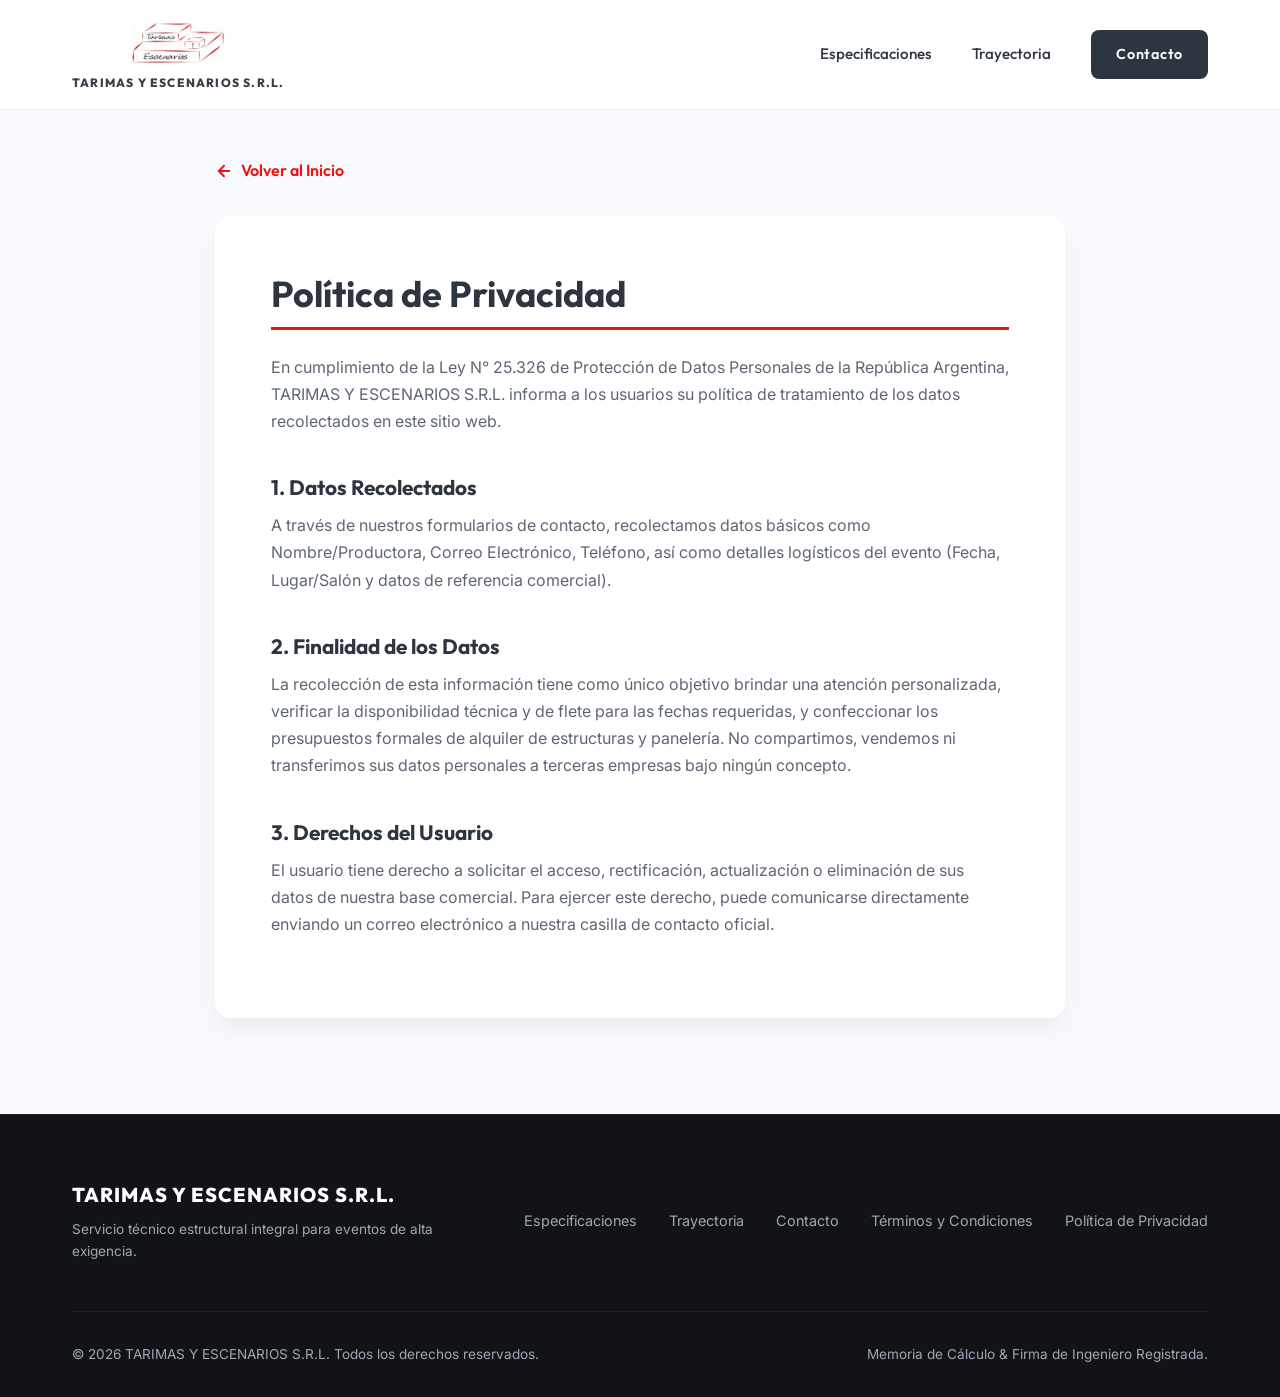
==== privacidad.html @ ab881562 "Initial commit - Tarimas y Escenarios Web" ====
<!DOCTYPE html>
<html lang="es">
<head>
  <meta charset="UTF-8">
  <meta name="viewport" content="width=device-width, initial-scale=1.0">
  <meta name="description" content="Política de Privacidad de datos personales en el sitio web de TARIMAS Y ESCENARIOS S.R.L.">
  <title>Política de Privacidad | TARIMAS Y ESCENARIOS S.R.L.</title>
  
  <!-- Favicon -->
  <link rel="icon" type="image/jpeg" href="logo.jpg">
  
  <!-- Main Stylesheet -->
  <link rel="stylesheet" href="styles.css">
  
  <!-- Specific Styles for Legal Pages -->
  <style>
    .legal-content {
      padding-top: calc(var(--header-height) + 3rem);
      padding-bottom: 6rem;
      max-width: 850px;
      margin: 0 auto;
    }
    .legal-body {
      background-color: var(--bg-light-card);
      border: 1px solid var(--border-color);
      border-radius: var(--border-radius-md);
      padding: 3.5rem;
      box-shadow: var(--shadow-md);
    }
    .legal-title {
      font-size: 2.25rem;
      margin-bottom: 1.5rem;
      color: var(--steel-blue);
      border-bottom: 3px solid var(--accent-red);
      padding-bottom: 0.75rem;
    }
    .legal-body p {
      color: var(--text-dark-muted);
      margin-bottom: 1.5rem;
      font-size: 1rem;
      line-height: 1.7;
    }
    .legal-section-title {
      font-size: 1.3rem;
      color: var(--steel-blue);
      margin-top: 2.5rem;
      margin-bottom: 0.75rem;
      font-weight: 700;
      font-family: 'Outfit', sans-serif;
    }
    .back-home {
      display: inline-flex;
      align-items: center;
      gap: 0.5rem;
      color: var(--accent-red);
      font-weight: 600;
      margin-bottom: 2rem;
      transition: var(--transition-fast);
      font-family: 'Outfit', sans-serif;
    }
    .back-home:hover {
      color: var(--accent-red-hover);
      transform: translateX(-4px);
    }
    @media (max-width: 768px) {
      .legal-body {
        padding: 2rem 1.5rem;
      }
      .legal-title {
        font-size: 1.75rem;
      }
    }
  </style>
</head>
<body>

  <!-- ==========================================================================
       HEADER & NAVIGATION
       ========================================================================== -->
  <header class="main-header" id="mainHeader">
    <div class="container header-container">
      <a href="index.html" class="logo-container" id="logoLink">
        <img src="logo.jpg" alt="Logo Tarimas y Escenarios" class="logo-image">
        <span class="logo-text">TARIMAS Y ESCENARIOS S.R.L.</span>
      </a>
      
      <button class="mobile-menu-btn" id="mobileMenuBtn" aria-label="Abrir menú de navegación">
        <span></span>
        <span></span>
        <span></span>
      </button>
      
      <nav class="main-nav" id="mainNav">
        <a href="index.html#especificaciones" class="nav-link">Especificaciones</a>
        <a href="index.html#trayectoria" class="nav-link">Trayectoria</a>
        <a href="index.html#contacto" class="nav-btn">Contacto</a>
      </nav>
    </div>
  </header>

  <!-- ==========================================================================
       LEGAL CONTENT
       ========================================================================== -->
  <main class="container">
    <div class="legal-content">
      <a href="index.html" class="back-home">
        <svg xmlns="http://www.w3.org/2000/svg" width="18" height="18" viewBox="0 0 24 24" fill="none" stroke="currentColor" stroke-width="2.5" stroke-linecap="round" stroke-linejoin="round"><line x1="19" y1="12" x2="5" y2="12"></line><polyline points="12 19 5 12 12 5"></polyline></svg>
        Volver al Inicio
      </a>
      
      <article class="legal-body">
        <h1 class="legal-title">Política de Privacidad</h1>
        <p>En cumplimiento de la Ley N° 25.326 de Protección de Datos Personales de la República Argentina, TARIMAS Y ESCENARIOS S.R.L. informa a los usuarios su política de tratamiento de los datos recolectados en este sitio web.</p>
        
        <h2 class="legal-section-title">1. Datos Recolectados</h2>
        <p>A través de nuestros formularios de contacto, recolectamos datos básicos como Nombre/Productora, Correo Electrónico, Teléfono, así como detalles logísticos del evento (Fecha, Lugar/Salón y datos de referencia comercial).</p>
        
        <h2 class="legal-section-title">2. Finalidad de los Datos</h2>
        <p>La recolección de esta información tiene como único objetivo brindar una atención personalizada, verificar la disponibilidad técnica y de flete para las fechas requeridas, y confeccionar los presupuestos formales de alquiler de estructuras y panelería. No compartimos, vendemos ni transferimos sus datos personales a terceras empresas bajo ningún concepto.</p>
        
        <h2 class="legal-section-title">3. Derechos del Usuario</h2>
        <p>El usuario tiene derecho a solicitar el acceso, rectificación, actualización o eliminación de sus datos de nuestra base comercial. Para ejercer este derecho, puede comunicarse directamente enviando un correo electrónico a nuestra casilla de contacto oficial.</p>
      </article>
    </div>
  </main>

  <!-- ==========================================================================
       FOOTER
       ========================================================================== -->
  <footer class="main-footer">
    <div class="container">
      <div class="footer-grid">
        <div class="footer-brand">
          <span class="footer-brand-title">TARIMAS Y ESCENARIOS S.R.L.</span>
          <span class="footer-brand-sub">Servicio técnico estructural integral para eventos de alta exigencia.</span>
        </div>
        <nav class="footer-nav">
          <a href="index.html#especificaciones" class="footer-nav-link">Especificaciones</a>
          <a href="index.html#trayectoria" class="footer-nav-link">Trayectoria</a>
          <a href="index.html#contacto" class="footer-nav-link">Contacto</a>
          <a href="terminos.html" class="footer-nav-link">Términos y Condiciones</a>
          <a href="privacidad.html" class="footer-nav-link">Política de Privacidad</a>
        </nav>
      </div>
      
      <div class="footer-bottom">
        <p>&copy; 2026 TARIMAS Y ESCENARIOS S.R.L. Todos los derechos reservados.</p>
        <p>Memoria de Cálculo & Firma de Ingeniero Registrada.</p>
      </div>
    </div>
  </footer>

  <!-- Script Execution -->
  <script src="script.js"></script>
</body>
</html>
---- styles.css ----
/* ==========================================================================
   CSS SYSTEM - TARIMAS Y ESCENARIOS S.R.L.
   Aesthetics: Premium Industrial, Modern B2B, Dynamic & Elegant
   ========================================================================== */

/* Import Google Fonts */
@import url('https://fonts.googleapis.com/css2?family=Bebas+Neue&family=Inter:wght@300;400;500;600&family=Outfit:wght@400;500;600;700;800&display=swap');

/* variables CSS */
:root {
  /* Colors */
  --bg-dark: #111317;
  --bg-dark-card: #181c22;
  --bg-light: #f7f9fc;
  --bg-light-card: #ffffff;
  
  --accent-red: hsl(0, 85%, 50%);
  --accent-red-hover: hsl(0, 85%, 42%);
  --accent-red-glow: rgba(255, 0, 0, 0.15);
  
  --text-dark: #12151b;
  --text-dark-muted: #5e6675;
  --text-light: #ffffff;
  --text-light-muted: #9fa7b5;
  
  --zinc-gray: #8f9ba8;
  --steel-blue: #2c3540;
  
  /* Borders and Shadow */
  --border-radius-sm: 8px;
  --border-radius-md: 16px;
  --border-radius-lg: 24px;
  
  --shadow-sm: 0 4px 12px rgba(0, 0, 0, 0.03);
  --shadow-md: 0 12px 24px -6px rgba(0, 0, 0, 0.08);
  --shadow-lg: 0 20px 40px -8px rgba(0, 0, 0, 0.12);
  --shadow-glow: 0 0 30px rgba(255, 0, 0, 0.1);
  
  /* Layout */
  --max-width: 1200px;
  --header-height: 110px;
  
  /* Transitions */
  --transition-smooth: all 0.3s cubic-bezier(0.25, 0.8, 0.25, 1);
  --transition-fast: all 0.15s ease;
}

/* Reset and Global Styles */
* {
  margin: 0;
  padding: 0;
  box-sizing: border-box;
}

html {
  scroll-behavior: smooth;
  font-size: 16px;
}

body {
  font-family: 'Inter', sans-serif;
  background-color: var(--bg-light);
  color: var(--text-dark);
  line-height: 1.6;
  overflow-x: hidden;
}

h1, h2, h3, h4, h5, h6 {
  font-family: 'Outfit', sans-serif;
  font-weight: 700;
  color: var(--steel-blue);
  line-height: 1.2;
}

a {
  text-decoration: none;
  color: inherit;
  transition: var(--transition-fast);
}

img {
  max-width: 100%;
  height: auto;
  display: block;
}

button, input, select, textarea {
  font-family: inherit;
  font-size: inherit;
  outline: none;
}

/* Common Layout Components */
.container {
  width: 100%;
  max-width: var(--max-width);
  margin: 0 auto;
  padding: 0 2rem;
}

.section {
  padding: 8rem 0;
  position: relative;
}

.section-dark {
  background-color: var(--bg-dark);
  color: var(--text-light);
}

.section-dark h2, .section-dark h3 {
  color: var(--text-light);
}

.section-header {
  text-align: center;
  max-width: 700px;
  margin: 0 auto 4rem auto;
}

.section-header .tag {
  display: inline-block;
  font-family: 'Outfit', sans-serif;
  font-size: 0.85rem;
  font-weight: 600;
  text-transform: uppercase;
  color: var(--accent-red);
  letter-spacing: 0.15em;
  margin-bottom: 0.75rem;
}

.section-header h2 {
  font-size: 2.5rem;
  margin-bottom: 1rem;
}

.section-header p {
  color: var(--text-dark-muted);
  font-size: 1.1rem;
}

.section-dark .section-header p {
  color: var(--text-light-muted);
}

/* ==========================================================================
   HEADER / NAVIGATION
   ========================================================================== */
.main-header {
  position: fixed;
  top: 0;
  left: 0;
  width: 100%;
  height: var(--header-height);
  background-color: rgba(255, 255, 255, 0.9);
  backdrop-filter: blur(15px);
  -webkit-backdrop-filter: blur(15px);
  border-bottom: 1px solid rgba(0, 0, 0, 0.06);
  z-index: 1000;
  display: flex;
  align-items: center;
  transition: var(--transition-smooth);
}

.main-header.scrolled {
  height: 90px;
  background-color: rgba(255, 255, 255, 0.95);
  box-shadow: var(--shadow-sm);
}

.header-container {
  display: flex;
  justify-content: space-between;
  align-items: center;
  width: 100%;
}

/* Logo container styled as requested */
.logo-container {
  display: flex;
  flex-direction: column;
  align-items: center;
  text-align: center;
  gap: 4px;
}

.logo-image {
  height: 52px;
  width: auto;
  object-fit: contain;
  transition: var(--transition-smooth);
}

.main-header.scrolled .logo-image {
  height: 42px;
}

.logo-text {
  font-family: 'Outfit', sans-serif;
  font-size: 0.75rem;
  font-weight: 800;
  letter-spacing: 0.1em;
  color: #3a3f47;
  text-transform: uppercase;
}

/* Navigation Links */
.main-nav {
  display: flex;
  gap: 2.5rem;
  align-items: center;
}

.nav-link {
  font-family: 'Outfit', sans-serif;
  font-weight: 500;
  font-size: 0.95rem;
  color: var(--steel-blue);
  position: relative;
  padding: 0.5rem 0;
}

.nav-link::after {
  content: '';
  position: absolute;
  bottom: 0;
  left: 0;
  width: 0;
  height: 2px;
  background-color: var(--accent-red);
  transition: var(--transition-smooth);
}

.nav-link:hover {
  color: var(--accent-red);
}

.nav-link:hover::after {
  width: 100%;
}

.nav-btn {
  background-color: var(--steel-blue);
  color: var(--text-light);
  padding: 0.75rem 1.5rem;
  border-radius: var(--border-radius-sm);
  font-family: 'Outfit', sans-serif;
  font-weight: 600;
  font-size: 0.9rem;
  letter-spacing: 0.05em;
  transition: var(--transition-smooth);
  border: 1px solid transparent;
}

.nav-btn:hover {
  background-color: var(--accent-red);
  color: var(--text-light);
  transform: translateY(-2px);
  box-shadow: 0 5px 15px rgba(255, 0, 0, 0.2);
}

/* Mobile Menu Button */
.mobile-menu-btn {
  display: none;
  background: none;
  border: none;
  cursor: pointer;
  padding: 0.5rem;
}

.mobile-menu-btn span {
  display: block;
  width: 25px;
  height: 3px;
  background-color: var(--steel-blue);
  margin: 5px 0;
  transition: var(--transition-smooth);
}

/* ==========================================================================
   HERO SECTION
   ========================================================================== */
.hero-section {
  padding-top: calc(var(--header-height) + 4rem);
  padding-bottom: 6rem;
  background: linear-gradient(135deg, #ffffff 0%, #f0f3f7 100%);
  position: relative;
  overflow: hidden;
}

.hero-grid {
  display: grid;
  grid-template-columns: 1.1fr 0.9fr;
  gap: 4rem;
  align-items: center;
}

.hero-content {
  max-width: 600px;
}

.hero-tag {
  display: inline-flex;
  align-items: center;
  gap: 0.5rem;
  background-color: rgba(255, 0, 0, 0.06);
  border: 1px solid rgba(255, 0, 0, 0.15);
  color: var(--accent-red);
  padding: 0.5rem 1rem;
  border-radius: 50px;
  font-family: 'Outfit', sans-serif;
  font-size: 0.85rem;
  font-weight: 600;
  letter-spacing: 0.05em;
  margin-bottom: 1.5rem;
}

.hero-tag .dot {
  width: 8px;
  height: 8px;
  background-color: var(--accent-red);
  border-radius: 50%;
  display: inline-block;
  box-shadow: 0 0 8px var(--accent-red);
}

.hero-content h1 {
  font-size: 3.5rem;
  line-height: 1.15;
  margin-bottom: 1.5rem;
  color: #12151b;
}

.hero-content h1 span {
  color: var(--accent-red);
}

.hero-content .subtitle {
  font-size: 1.25rem;
  color: var(--text-dark-muted);
  margin-bottom: 2.5rem;
  line-height: 1.6;
}

.hero-actions {
  display: flex;
  gap: 1.25rem;
  margin-bottom: 3rem;
}

.btn-primary {
  background-color: var(--accent-red);
  color: var(--text-light);
  padding: 1rem 2rem;
  border-radius: var(--border-radius-sm);
  font-family: 'Outfit', sans-serif;
  font-weight: 700;
  font-size: 1rem;
  display: inline-flex;
  align-items: center;
  gap: 0.75rem;
  box-shadow: 0 10px 20px rgba(255, 0, 0, 0.2);
}

.btn-primary:hover {
  background-color: var(--accent-red-hover);
  transform: translateY(-2px);
  box-shadow: 0 15px 30px rgba(255, 0, 0, 0.3);
}

.btn-secondary {
  background-color: transparent;
  color: var(--steel-blue);
  padding: 1rem 2rem;
  border-radius: var(--border-radius-sm);
  font-family: 'Outfit', sans-serif;
  font-weight: 600;
  font-size: 1rem;
  border: 2px solid var(--steel-blue);
}

.btn-secondary:hover {
  background-color: var(--steel-blue);
  color: var(--text-light);
  transform: translateY(-2px);
}

.hero-features {
  display: flex;
  gap: 2rem;
  border-top: 1px solid rgba(0,0,0,0.08);
  padding-top: 2rem;
}

.hero-feature-item {
  display: flex;
  align-items: center;
  gap: 0.75rem;
}

.hero-feature-item svg {
  color: var(--accent-red);
  flex-shrink: 0;
}

.hero-feature-item span {
  font-size: 0.95rem;
  font-weight: 600;
  color: var(--steel-blue);
}

/* Visual Hero Container styled as requested: real-world simulation, no filter overlay */
.hero-visual {
  position: relative;
  width: 100%;
  aspect-ratio: 4 / 3;
  border-radius: var(--border-radius-lg);
  box-shadow: var(--shadow-lg);
  overflow: hidden;
  background-color: var(--steel-blue);
}

.hero-media-wrapper {
  width: 100%;
  height: 100%;
  position: relative;
}

/* Natural environment placeholder representation */
.hero-image-placeholder {
  width: 100%;
  height: 100%;
  background: radial-gradient(circle at center, #2e3a47 0%, #171d24 100%);
  display: flex;
  flex-direction: column;
  justify-content: center;
  align-items: center;
  color: var(--text-light);
  text-align: center;
  padding: 2rem;
  position: relative;
  overflow: hidden;
}

/* SVG blueprint effect on background */
.hero-image-placeholder::before {
  content: '';
  position: absolute;
  top: 0;
  left: 0;
  width: 100%;
  height: 100%;
  background-image: 
    linear-gradient(rgba(255, 255, 255, 0.03) 1px, transparent 1px),
    linear-gradient(90deg, rgba(255, 255, 255, 0.03) 1px, transparent 1px);
  background-size: 30px 30px;
  pointer-events: none;
}

.hero-image-placeholder svg.icon-bg {
  width: 90px;
  height: 90px;
  color: rgba(255, 255, 255, 0.15);
  margin-bottom: 1.5rem;
}

.hero-image-placeholder h3 {
  font-size: 1.5rem;
  margin-bottom: 0.5rem;
  color: var(--text-light);
}

.hero-image-placeholder p {
  font-size: 0.95rem;
  color: var(--text-light-muted);
  max-width: 320px;
}

/* Real-world frame simulated style without overlay filters */
.hero-visual-frame {
  position: absolute;
  bottom: 1.5rem;
  left: 1.5rem;
  right: 1.5rem;
  background: rgba(255, 255, 255, 0.95);
  padding: 1.25rem;
  border-radius: var(--border-radius-md);
  display: flex;
  align-items: center;
  gap: 1rem;
  box-shadow: var(--shadow-md);
  z-index: 2;
}

.frame-badge {
  background-color: var(--accent-red);
  color: var(--text-light);
  padding: 0.35rem 0.75rem;
  border-radius: var(--border-radius-sm);
  font-size: 0.75rem;
  font-weight: 700;
  text-transform: uppercase;
}

.frame-text {
  font-size: 0.85rem;
  color: var(--steel-blue);
  font-weight: 600;
}

/* ==========================================================================
   SECTION 2: SISTEMA MODULAR (3D MODEL PLACEHOLDER)
   ========================================================================== */
.modular-grid {
  display: grid;
  grid-template-columns: 0.98fr 1.02fr;
  gap: 5rem;
  align-items: center;
}

/* Stylized interactive 3D container */
.container-3d-model {
  background-color: #ffffff;
  border-radius: var(--border-radius-lg);
  aspect-ratio: 1 / 1;
  width: 100%;
  display: flex;
  flex-direction: column;
  justify-content: center;
  align-items: center;
  position: relative;
  overflow: hidden;
  border: 1px solid #e1e5eb;
  box-shadow: var(--shadow-sm);
}

.container-3d-model::before {
  content: '';
  position: absolute;
  top: 0;
  left: 0;
  width: 100%;
  height: 100%;
  background-image: 
    linear-gradient(rgba(0, 0, 0, 0.02) 1px, transparent 1px),
    linear-gradient(90deg, rgba(0, 0, 0, 0.02) 1px, transparent 1px);
  background-size: 20px 20px;
  pointer-events: none;
}

/* Image container and visual layout */
.modular-image-container {
  width: 100%;
  height: 100%;
  display: flex;
  align-items: center;
  justify-content: center;
  padding: 2.5rem;
  z-index: 5;
}

.modular-structure-img {
  max-width: 100%;
  max-height: 100%;
  object-fit: contain;
  transition: transform 0.5s cubic-bezier(0.25, 0.8, 0.25, 1);
}

.container-3d-model:hover .modular-structure-img {
  transform: scale(1.05) translateY(-4px);
}

/* Information overlays in the 3D container */
.container-3d-label {
  position: absolute;
  bottom: 1.5rem;
  background-color: rgba(18, 21, 27, 0.85);
  border: 1px solid rgba(255,255,255,0.1);
  padding: 0.75rem 1.25rem;
  border-radius: var(--border-radius-sm);
  color: var(--text-light-muted);
  font-size: 0.85rem;
  font-family: 'Outfit', sans-serif;
  letter-spacing: 0.05em;
  text-transform: uppercase;
  z-index: 5;
  display: flex;
  align-items: center;
  gap: 0.5rem;
}

.container-3d-label .pulse-dot {
  width: 8px;
  height: 8px;
  border-radius: 50%;
  background-color: #00ff66;
  box-shadow: 0 0 8px #00ff66;
  animation: pulseDot 1.5s infinite;
}

@keyframes pulseDot {
  0%, 100% { transform: scale(1); opacity: 1; }
  50% { transform: scale(1.3); opacity: 0.4; }
}

/* Text Content for Modular System */
.modular-content {
  display: flex;
  flex-direction: column;
  gap: 2rem;
}

.modular-title h2 {
  font-size: 2.5rem;
  margin-bottom: 1rem;
}

.modular-title p {
  color: var(--text-dark-muted);
  font-size: 1.15rem;
}

.concept-features {
  display: grid;
  grid-template-columns: 1fr;
  gap: 1.5rem;
}

.concept-card {
  background-color: var(--bg-light-card);
  padding: 1.5rem;
  border-radius: var(--border-radius-md);
  border: 1px solid var(--border-color);
  box-shadow: var(--shadow-sm);
  display: flex;
  gap: 1.25rem;
  transition: var(--transition-smooth);
}

.concept-card:hover {
  transform: translateY(-4px);
  box-shadow: var(--shadow-md);
  border-color: rgba(255, 0, 0, 0.15);
}

.concept-card-icon {
  width: 48px;
  height: 48px;
  border-radius: var(--border-radius-sm);
  background-color: rgba(255, 0, 0, 0.05);
  color: var(--accent-red);
  display: flex;
  justify-content: center;
  align-items: center;
  flex-shrink: 0;
}

.concept-card-text h3 {
  font-size: 1.15rem;
  margin-bottom: 0.25rem;
  color: var(--steel-blue);
}

.concept-card-text p {
  color: var(--text-dark-muted);
  font-size: 0.95rem;
}

/* ==========================================================================
   SECTION 3: ESPECIFICACIONES TÉCNICAS (TECHNICAL SPECS)
   ========================================================================== */
.specs-container {
  display: flex;
  flex-direction: column;
  gap: 4rem;
}

.specs-grid {
  display: grid;
  grid-template-columns: repeat(3, 1fr);
  gap: 2rem;
}

.spec-card {
  background-color: var(--bg-dark-card);
  border: 1px solid rgba(255, 255, 255, 0.06);
  border-radius: var(--border-radius-md);
  padding: 2.5rem;
  transition: var(--transition-smooth);
  position: relative;
  overflow: hidden;
}

.spec-card:hover {
  transform: translateY(-5px);
  border-color: rgba(255, 0, 0, 0.25);
  box-shadow: var(--shadow-lg), 0 5px 20px rgba(0, 0, 0, 0.4);
}

.spec-card::after {
  content: '';
  position: absolute;
  top: 0;
  left: 0;
  width: 4px;
  height: 100%;
  background-color: var(--zinc-gray);
  transition: var(--transition-smooth);
}

.spec-card:hover::after {
  background-color: var(--accent-red);
  height: 100%;
}

.spec-card-icon {
  margin-bottom: 1.5rem;
  color: var(--accent-red);
}

.spec-card h3 {
  font-size: 1.3rem;
  margin-bottom: 1rem;
  color: var(--text-light);
}

.spec-list {
  list-style: none;
}

.spec-list li {
  font-size: 0.95rem;
  color: var(--text-light-muted);
  margin-bottom: 0.75rem;
  display: flex;
  align-items: flex-start;
  gap: 0.5rem;
}

.spec-list li svg {
  color: var(--accent-red);
  margin-top: 0.2rem;
  flex-shrink: 0;
}

/* Certificado Destacado Visual (Premium Visual Certificate Stamp) */
.certificate-banner {
  background: linear-gradient(135deg, var(--bg-dark-card) 0%, #1d232c 100%);
  border: 2px solid var(--accent-red);
  border-radius: var(--border-radius-lg);
  padding: 3rem;
  display: grid;
  grid-template-columns: auto 1fr auto;
  gap: 2.5rem;
  align-items: center;
  position: relative;
  overflow: hidden;
  box-shadow: var(--shadow-lg), var(--shadow-glow);
}

/* Engineering blueprints vector trace background pattern for authenticity */
.certificate-banner::before {
  content: '';
  position: absolute;
  right: -50px;
  bottom: -50px;
  width: 300px;
  height: 300px;
  background-image: radial-gradient(rgba(255,0,0,0.05) 1px, transparent 1px);
  background-size: 15px 15px;
  pointer-events: none;
}

.certificate-stamp {
  width: 90px;
  height: 90px;
  border-radius: 50%;
  border: 3px dashed var(--accent-red);
  display: flex;
  flex-direction: column;
  justify-content: center;
  align-items: center;
  color: var(--accent-red);
  text-align: center;
  padding: 0.5rem;
  transform: rotate(-12deg);
  font-family: 'Outfit', sans-serif;
  animation: spinStamp 40s linear infinite;
}

.stamp-inner {
  font-size: 0.65rem;
  font-weight: 800;
  line-height: 1.1;
  letter-spacing: 0.05em;
  text-transform: uppercase;
}

.certificate-details {
  max-width: 600px;
}

.certificate-details h3 {
  font-size: 1.75rem;
  margin-bottom: 0.75rem;
  color: var(--text-light);
  display: flex;
  align-items: center;
  gap: 0.75rem;
}

.certificate-details h3 span {
  background-color: var(--accent-red);
  color: var(--text-light);
  font-size: 0.75rem;
  padding: 0.25rem 0.6rem;
  border-radius: 4px;
  text-transform: uppercase;
  font-weight: 700;
  letter-spacing: 0.05em;
}

.certificate-details p {
  color: var(--text-light-muted);
  font-size: 1.05rem;
  line-height: 1.6;
}

.certificate-sign {
  display: flex;
  flex-direction: column;
  align-items: center;
  text-align: center;
  border-left: 1px solid rgba(255, 255, 255, 0.1);
  padding-left: 2.5rem;
}

.sign-seal-svg {
  color: var(--zinc-gray);
  margin-bottom: 0.5rem;
}

.sign-title {
  font-size: 0.85rem;
  font-weight: 700;
  color: var(--text-light);
  letter-spacing: 0.05em;
}

.sign-sub {
  font-size: 0.75rem;
  color: var(--text-light-muted);
}

@keyframes spinStamp {
  100% { transform: rotate(348deg); }
}

/* ==========================================================================
   SECTION 4: PANELERÍA Y CERRAMIENTOS
   ========================================================================== */
.panels-grid {
  display: grid;
  grid-template-columns: repeat(2, 1fr);
  gap: 3rem;
  align-items: center;
}

.panels-visual {
  border-radius: var(--border-radius-lg);
  overflow: hidden;
  box-shadow: var(--shadow-lg);
  aspect-ratio: 4 / 3;
  background-color: var(--steel-blue);
  width: 100%;
}

.panels-image-placeholder {
  width: 100%;
  height: 100%;
  background: radial-gradient(circle at center, #3a4754 0%, #1f252e 100%);
  display: flex;
  flex-direction: column;
  justify-content: center;
  align-items: center;
  color: var(--text-light);
  text-align: center;
  padding: 2.5rem;
  position: relative;
}

.panels-image-placeholder::before {
  content: '';
  position: absolute;
  top: 0;
  left: 0;
  width: 100%;
  height: 100%;
  background-image: 
    linear-gradient(rgba(255, 255, 255, 0.02) 1px, transparent 1px),
    linear-gradient(90deg, rgba(255, 255, 255, 0.02) 1px, transparent 1px);
  background-size: 25px 25px;
  pointer-events: none;
}

.panels-image-placeholder h3 {
  font-size: 1.5rem;
  color: var(--text-light);
  margin-top: 1rem;
  margin-bottom: 0.5rem;
}

.panels-image-placeholder p {
  font-size: 0.95rem;
  color: var(--text-light-muted);
  max-width: 320px;
}

.panels-content {
  display: flex;
  flex-direction: column;
  justify-content: center;
  gap: 2rem;
}

.panels-header h2 {
  font-size: 2.5rem;
  margin-bottom: 1rem;
}

.panels-header p {
  color: var(--text-dark-muted);
  font-size: 1.15rem;
}

.panels-list {
  display: grid;
  grid-template-columns: 1fr;
  gap: 1.25rem;
}

.panel-item-card {
  background-color: var(--bg-light-card);
  border: 1px solid var(--border-color);
  padding: 1.5rem;
  border-radius: var(--border-radius-md);
  box-shadow: var(--shadow-sm);
  display: flex;
  align-items: flex-start;
  gap: 1.25rem;
  transition: var(--transition-smooth);
}

.panel-item-card:hover {
  transform: translateX(6px);
  border-color: rgba(255, 0, 0, 0.15);
  box-shadow: var(--shadow-md);
}

.panel-item-icon {
  width: 40px;
  height: 40px;
  background-color: rgba(255, 0, 0, 0.05);
  border-radius: 50%;
  display: flex;
  justify-content: center;
  align-items: center;
  color: var(--accent-red);
  flex-shrink: 0;
}

.panel-item-info h4 {
  font-size: 1.1rem;
  margin-bottom: 0.25rem;
  color: var(--steel-blue);
}

.panel-item-info p {
  font-size: 0.9rem;
  color: var(--text-dark-muted);
}

/* ==========================================================================
   SECTION 5: NUESTRA TRAYECTORIA (MARQUEE)
   ========================================================================== */
.trajectory-section {
  padding: 6rem 0;
  position: relative;
  overflow: hidden; /* Clips the rotating mesh background */
  background-color: var(--bg-dark);
  z-index: 1;
}

/* GPU-composited rotating mesh background */
.mesh-gradient-bg {
  position: absolute;
  top: -50%;
  left: -50%;
  width: 200%;
  height: 200%;
  background-image: 
    radial-gradient(at 10% 20%, rgba(220, 38, 38, 0.12) 0px, transparent 50%),
    radial-gradient(at 90% 10%, rgba(44, 53, 64, 0.7) 0px, transparent 55%),
    radial-gradient(at 40% 85%, rgba(79, 70, 229, 0.12) 0px, transparent 60%),
    radial-gradient(at 80% 80%, rgba(217, 119, 6, 0.08) 0px, transparent 50%),
    radial-gradient(at 15% 75%, rgba(24, 28, 34, 0.95) 0px, transparent 65%);
  z-index: 0;
  pointer-events: none;
  animation: meshRotate 40s linear infinite;
  will-change: transform; /* Promotes layer to GPU compositor */
}

/* Static mask overlay to blend mesh edges to var(--bg-dark) */
.trajectory-section::after {
  content: '';
  position: absolute;
  top: 0;
  left: 0;
  width: 100%;
  height: 100%;
  background: linear-gradient(to bottom, var(--bg-dark) 0%, transparent 15%, transparent 85%, var(--bg-dark) 100%);
  z-index: 1;
  pointer-events: none;
}

/* Explicit stack order for content children */
.trajectory-section .section-header,
.trajectory-section .marquee-container {
  position: relative;
  z-index: 2;
}

@keyframes meshRotate {
  0% {
    transform: rotate(0deg) scale(1);
  }
  50% {
    transform: rotate(180deg) scale(1.1);
  }
  100% {
    transform: rotate(360deg) scale(1);
  }
}

/* Organic Wave/Fog Transitions */
.organic-transition-top {
  position: absolute;
  top: -179px; /* Extend slightly over to prevent any pixel gaps */
  left: 0;
  width: 100%;
  height: 180px;
  z-index: 10;
  pointer-events: none;
}

.organic-transition-bottom {
  position: absolute;
  bottom: -179px; /* Extend slightly over to prevent any pixel gaps */
  left: 0;
  width: 100%;
  height: 180px;
  z-index: 10;
  pointer-events: none;
}

.organic-wave-svg {
  width: 100%;
  height: 100%;
  display: block;
}

.marquee-container {
  display: flex;
  flex-direction: column;
  gap: 2.5rem;
  width: 100%;
}

.marquee-wrapper {
  display: flex;
  overflow: hidden;
  user-select: none;
  width: 100%;
  position: relative;
}

/* Gradient fade masks at left/right edges for a professional blend */
.marquee-wrapper::before,
.marquee-wrapper::after {
  content: '';
  position: absolute;
  top: 0;
  width: 15%;
  height: 100%;
  z-index: 2;
  pointer-events: none;
}

.marquee-wrapper::before {
  left: 0;
  background: linear-gradient(to right, var(--bg-dark) 0%, transparent 100%);
}

.marquee-wrapper::after {
  right: 0;
  background: linear-gradient(to left, var(--bg-dark) 0%, transparent 100%);
}

.marquee-track {
  display: flex;
  flex-shrink: 0;
  gap: 3rem;
  padding: 0.5rem 0;
  will-change: transform; /* Force GPU layer promotion for smoother scrolling */
}

.marquee-track-normal {
  animation: marqueeNormal 60s linear infinite;
}

.marquee-track-reverse {
  animation: marqueeReverse 60s linear infinite;
}



/* Elegant Pill / Badge Style for Locations */
.location-pill {
  background-color: var(--bg-dark-card);
  border: 1px solid rgba(255, 255, 255, 0.08);
  padding: 0.6rem 1.8rem;
  border-radius: 50px;
  color: var(--text-light);
  font-family: 'Outfit', sans-serif;
  font-weight: 600;
  font-size: 1.2rem;
  display: flex;
  align-items: center;
  gap: 1rem;
  white-space: nowrap;
  box-shadow: var(--shadow-sm);
  transition: var(--transition-fast);
}

.location-pill:hover {
  border-color: var(--accent-red);
  transform: scale(1.05);
  box-shadow: 0 0 20px rgba(255, 0, 0, 0.15);
}

.location-pill svg {
  color: var(--accent-red);
  flex-shrink: 0;
}

/* Marquee Infinite Keyframes */
@keyframes marqueeNormal {
  0% { transform: translateX(0); }
  100% { transform: translateX(calc(-50% - 1.5rem)); }
}

@keyframes marqueeReverse {
  0% { transform: translateX(calc(-50% - 1.5rem)); }
  100% { transform: translateX(0); }
}

/* ==========================================================================
   SECTION 6: CONTACT FORM (B2B FILTER)
   ========================================================================== */
.contact-grid {
  display: grid;
  grid-template-columns: 0.8fr 1.2fr;
  gap: 5rem;
  align-items: flex-start;
}

.contact-info {
  display: flex;
  flex-direction: column;
  gap: 2.5rem;
}

.contact-info-header h2 {
  font-size: 2.5rem;
  margin-bottom: 1rem;
}

.contact-info-header p {
  color: var(--text-dark-muted);
  font-size: 1.1rem;
}

.contact-methods {
  display: flex;
  flex-direction: column;
  gap: 1.5rem;
}

.method-card {
  display: flex;
  align-items: flex-start;
  gap: 1.25rem;
}

.method-icon {
  width: 48px;
  height: 48px;
  border-radius: var(--border-radius-sm);
  background-color: rgba(255, 0, 0, 0.05);
  color: var(--accent-red);
  display: flex;
  justify-content: center;
  align-items: center;
  flex-shrink: 0;
}

.method-details h4 {
  font-size: 1.05rem;
  color: var(--steel-blue);
  margin-bottom: 0.25rem;
}

.method-details p {
  font-size: 0.95rem;
  color: var(--text-dark-muted);
}

.contact-form-container {
  background-color: var(--bg-light-card);
  border: 1px solid var(--border-color);
  padding: 3.5rem;
  border-radius: var(--border-radius-lg);
  box-shadow: var(--shadow-lg);
  position: relative;
}

/* Success Toast Panel styles */
.success-message-panel {
  display: none;
  background-color: var(--bg-light-card);
  text-align: center;
  padding: 2rem;
  border-radius: var(--border-radius-md);
  border: 2px solid #00ff66;
  box-shadow: var(--shadow-md);
  margin-bottom: 2rem;
  animation: slideInDown 0.4s ease-out;
}

.success-message-panel svg {
  color: #00ff66;
  margin-bottom: 1rem;
}

.success-message-panel h3 {
  color: var(--steel-blue);
  font-size: 1.5rem;
  margin-bottom: 0.5rem;
}

.success-message-panel p {
  color: var(--text-dark-muted);
  font-size: 0.95rem;
}

@keyframes slideInDown {
  0% { transform: translateY(-20px); opacity: 0; }
  100% { transform: translateY(0); opacity: 1; }
}

.b2b-form {
  display: grid;
  grid-template-columns: repeat(2, 1fr);
  gap: 1.5rem;
}

.form-group {
  display: flex;
  flex-direction: column;
  gap: 0.5rem;
}

.form-group-full {
  grid-column: span 2;
}

.form-group label {
  font-family: 'Outfit', sans-serif;
  font-size: 0.85rem;
  font-weight: 700;
  color: var(--steel-blue);
  text-transform: uppercase;
  letter-spacing: 0.05em;
}

.form-control {
  width: 100%;
  padding: 0.9rem 1.25rem;
  border-radius: var(--border-radius-sm);
  border: 1px solid rgba(0, 0, 0, 0.12);
  background-color: #fcfdfe;
  color: var(--text-dark);
  font-family: 'Inter', sans-serif;
  font-size: 0.95rem;
  transition: var(--transition-smooth);
}

.form-control:focus {
  border-color: var(--accent-red);
  background-color: #ffffff;
  box-shadow: 0 0 0 3px var(--accent-red-glow);
}

select.form-control {
  appearance: none;
  background-image: url("data:image/svg+xml,%3Csvg xmlns='http://www.w3.org/2000/svg' viewBox='0 0 24 24' fill='none' stroke='%232c3540' stroke-width='2' stroke-linecap='round' stroke-linejoin='round'%3E%3Cpolyline points='6 9 12 15 18 9'%3E%3C/polyline%3E%3C/svg%3E");
  background-repeat: no-repeat;
  background-position: right 1.25rem center;
  background-size: 1.2rem;
  padding-right: 3rem;
  cursor: pointer;
}

textarea.form-control {
  resize: vertical;
  min-height: 120px;
}

.form-actions {
  grid-column: span 2;
  margin-top: 1rem;
}

.btn-submit {
  width: 100%;
  background-color: var(--accent-red);
  color: var(--text-light);
  border: none;
  padding: 1.1rem;
  border-radius: var(--border-radius-sm);
  font-family: 'Outfit', sans-serif;
  font-weight: 700;
  font-size: 1.1rem;
  cursor: pointer;
  display: flex;
  justify-content: center;
  align-items: center;
  gap: 0.75rem;
  transition: var(--transition-smooth);
  box-shadow: 0 8px 20px var(--accent-red-glow);
}

.btn-submit:hover {
  background-color: var(--accent-red-hover);
  transform: translateY(-2px);
  box-shadow: 0 12px 25px rgba(255, 0, 0, 0.3);
}

.btn-submit:active {
  transform: translateY(0);
}

/* ==========================================================================
   FOOTER
   ========================================================================== */
.main-footer {
  background-color: var(--bg-dark);
  color: var(--text-light-muted);
  border-top: 1px solid rgba(255,255,255,0.05);
  padding: 4rem 0 2rem 0;
}

.footer-grid {
  display: grid;
  grid-template-columns: 1fr auto;
  gap: 3rem;
  align-items: center;
  border-bottom: 1px solid rgba(255,255,255,0.05);
  padding-bottom: 3rem;
  margin-bottom: 2rem;
}

.footer-brand {
  display: flex;
  flex-direction: column;
  gap: 0.5rem;
}

.footer-brand-title {
  font-family: 'Outfit', sans-serif;
  font-size: 1.25rem;
  font-weight: 800;
  color: var(--text-light);
  letter-spacing: 0.05em;
}

.footer-brand-sub {
  font-size: 0.85rem;
  color: var(--text-light-muted);
}

.footer-nav {
  display: flex;
  gap: 2rem;
}

.footer-nav-link {
  font-size: 0.9rem;
  color: var(--text-light-muted);
}

.footer-nav-link:hover {
  color: var(--accent-red);
}

.footer-bottom {
  display: flex;
  justify-content: space-between;
  align-items: center;
  font-size: 0.85rem;
}

/* ==========================================================================
   RESPONSIVE DESIGN (MEDIA QUERIES)
   ========================================================================== */

/* Up to Desktop (1024px) */
@media (max-width: 1024px) {
  .hero-grid {
    grid-template-columns: 1fr;
    gap: 3rem;
    text-align: center;
  }
  
  .hero-content {
    max-width: 100%;
    display: flex;
    flex-direction: column;
    align-items: center;
  }
  
  .hero-actions {
    justify-content: center;
  }
  
  .hero-features {
    justify-content: center;
  }
  
  .modular-grid {
    grid-template-columns: 1fr;
    gap: 4rem;
  }
  
  .container-3d-model {
    max-width: 500px;
    margin: 0 auto;
  }
  
  .specs-grid {
    grid-template-columns: repeat(2, 1fr);
  }
  
  .certificate-banner {
    grid-template-columns: 1fr;
    justify-items: center;
    text-align: center;
    gap: 2rem;
  }
  
  .certificate-sign {
    border-left: none;
    border-top: 1px solid rgba(255, 255, 255, 0.1);
    padding-left: 0;
    padding-top: 2rem;
    width: 100%;
  }
  
  .panels-grid {
    grid-template-columns: 1fr;
    gap: 3rem;
  }
  
  .panels-visual {
    max-width: 600px;
    margin: 0 auto;
  }
  
  .contact-grid {
    grid-template-columns: 1fr;
    gap: 4rem;
  }
  
  .contact-info {
    text-align: center;
    align-items: center;
  }
  
  .method-card {
    flex-direction: column;
    align-items: center;
    text-align: center;
  }
}

/* Up to Tablet (768px) */
@media (max-width: 768px) {
  :root {
    --header-height: 90px;
  }
  
  .section {
    padding: 5rem 0;
  }
  
  .section-header h2 {
    font-size: 2rem;
  }
  
  .hero-content h1 {
    font-size: 2.5rem;
  }
  
  .main-nav {
    display: none; /* Hide standard nav for mobile drawer */
  }
  
  .mobile-menu-btn {
    display: block;
  }
  
  .specs-grid {
    grid-template-columns: 1fr;
  }
  
  .footer-grid {
    grid-template-columns: 1fr;
    justify-items: center;
    text-align: center;
    gap: 2rem;
  }
  
  .footer-nav {
    flex-direction: column;
    align-items: center;
    gap: 1rem;
  }
  
  .footer-bottom {
    flex-direction: column;
    gap: 1rem;
    text-align: center;
  }
  
  .b2b-form {
    grid-template-columns: 1fr;
  }
  
  .form-group-full {
    grid-column: span 1;
  }
  
  .form-actions {
    grid-column: span 1;
  }
  
  .contact-form-container {
    padding: 2rem 1.5rem;
  }
}

/* Mobile Nav Open State */
.main-header.nav-open {
  background-color: var(--bg-light);
  height: 100vh;
  align-items: flex-start;
  padding-top: 2rem;
}

.main-header.nav-open .header-container {
  flex-direction: column;
  gap: 3rem;
  width: 100%;
}

.main-header.nav-open .main-nav {
  display: flex;
  flex-direction: column;
  width: 100%;
  text-align: center;
}

.main-header.nav-open .nav-link {
  font-size: 1.5rem;
}

.main-header.nav-open .mobile-menu-btn span:nth-child(1) {
  transform: rotate(45deg) translate(6px, 6px);
}

.main-header.nav-open .mobile-menu-btn span:nth-child(2) {
  opacity: 0;
}

.main-header.nav-open .mobile-menu-btn span:nth-child(3) {
  transform: rotate(-45deg) translate(6px, -6px);
}

/* ==========================================================================
   SCROLL REVEAL ANIMATIONS (Intersection Observer)
   ========================================================================== */
.reveal-hidden {
  opacity: 0;
  transform: translateY(30px);
  transition: opacity 0.8s cubic-bezier(0.25, 0.8, 0.25, 1), 
              transform 0.8s cubic-bezier(0.25, 0.8, 0.25, 1);
}

.reveal-visible {
  opacity: 1;
  transform: translateY(0);
}

.reveal-delay-1 { transition-delay: 0.15s; }
.reveal-delay-2 { transition-delay: 0.3s; }
.reveal-delay-3 { transition-delay: 0.45s; }

@media (prefers-reduced-motion: reduce) {
  .reveal-hidden {
    opacity: 1;
    transform: none;
    transition: none;
  }
}

/* ==========================================================================
   INTERACTIVE 3D CONTROLS
   ========================================================================== */
.controls-3d {
  position: absolute;
  top: 1.5rem;
  right: 1.5rem;
  display: flex;
  gap: 0.75rem;
  z-index: 10;
}

.btn-3d {
  background-color: rgba(44, 53, 64, 0.9);
  color: var(--text-light);
  border: 1px solid rgba(255, 255, 255, 0.1);
  padding: 0.5rem 1rem;
  border-radius: var(--border-radius-sm);
  font-family: 'Outfit', sans-serif;
  font-weight: 600;
  font-size: 0.8rem;
  cursor: pointer;
  letter-spacing: 0.05em;
  text-transform: uppercase;
  transition: var(--transition-smooth);
}

.btn-3d:hover {
  background-color: var(--accent-red);
  border-color: var(--accent-red);
  box-shadow: 0 4px 10px rgba(255, 0, 0, 0.3);
}

.btn-3d.active {
  background-color: var(--accent-red);
  border-color: var(--accent-red);
}

/* Manual coupling overrides for Pipe Animation */
.container-3d-model.manual .modular-stage-block {
  animation: none;
  transform: rotateX(60deg) rotateZ(-45deg) translateY(-10px);
}

.container-3d-model.manual .coupling-pipe-left {
  animation: none;
}

.container-3d-model.manual .coupling-pipe-right {
  animation: none;
}

/* Pipe coupling states */
.container-3d-model.manual .coupling-pipe-left.desacoplado {
  transform: translateY(-90px) rotate(20deg);
  opacity: 0;
  transition: var(--transition-smooth);
}

.container-3d-model.manual .coupling-pipe-right.desacoplado {
  transform: translateY(-90px) rotate(-20deg);
  opacity: 0;
  transition: var(--transition-smooth);
}

.container-3d-model.manual .coupling-pipe-left.acoplado {
  transform: translateY(30px) rotate(0deg);
  opacity: 1;
  transition: all 0.5s cubic-bezier(0.175, 0.885, 0.32, 1.275);
}

.container-3d-model.manual .coupling-pipe-right.acoplado {
  transform: translateY(30px) rotate(0deg);
  opacity: 1;
  transition: all 0.5s cubic-bezier(0.175, 0.885, 0.32, 1.275);
}

/* Snap Flash animation */
.joint-connector.flash-snap {
  animation: snapFlash 0.5s ease-out;
}

@keyframes snapFlash {
  0% {
    background-color: var(--text-light);
    box-shadow: 0 0 25px #ffffff, 0 0 40px var(--accent-red);
    transform: scale(1.4);
  }
  100% {
    background-color: var(--accent-red);
    box-shadow: 0 0 10px var(--accent-red);
    transform: scale(1);
  }
}

/* ==========================================================================
   SECTION 4.5: GALERÍA DE TRABAJOS REALIZADOS
   ========================================================================== */
.section-gallery {
  background-color: #0a0c10;
  overflow: hidden;
}

.section-gallery .section-header h2 {
  color: #ffffff;
}

.section-gallery .section-header p {
  color: rgba(255, 255, 255, 0.65);
}

.gallery-grid {
  display: grid;
  grid-template-columns: repeat(4, 1fr);
  gap: 1rem;
  max-width: 1200px;
  margin: 0 auto;
}

.gallery-item {
  position: relative;
  border-radius: var(--border-radius-lg);
  overflow: hidden;
  cursor: pointer;
  aspect-ratio: 4 / 3;
  opacity: 0;
  transform: translateY(40px) scale(0.95);
  transition: opacity 0.6s cubic-bezier(0.25, 1, 0.5, 1),
              transform 0.6s cubic-bezier(0.25, 1, 0.5, 1);
}

.gallery-item.gallery-visible {
  opacity: 1;
  transform: translateY(0) scale(1);
}

.gallery-item-wide {
  grid-column: span 2;
  aspect-ratio: 16 / 9;
}

.gallery-item img {
  width: 100%;
  height: 100%;
  object-fit: cover;
  display: block;
  transition: transform 0.6s cubic-bezier(0.25, 0.8, 0.25, 1),
              filter 0.6s ease;
}

.gallery-item:hover img {
  transform: scale(1.08);
  filter: brightness(0.65);
}

.gallery-overlay {
  position: absolute;
  inset: 0;
  display: flex;
  flex-direction: column;
  justify-content: flex-end;
  padding: 1.75rem;
  background: linear-gradient(
    to top,
    rgba(10, 12, 16, 0.92) 0%,
    rgba(10, 12, 16, 0.5) 45%,
    rgba(10, 12, 16, 0) 100%
  );
  opacity: 0;
  transform: translateY(12px);
  transition: opacity 0.4s ease, transform 0.4s cubic-bezier(0.25, 1, 0.5, 1);
  z-index: 2;
}

.gallery-item:hover .gallery-overlay {
  opacity: 1;
  transform: translateY(0);
}

.gallery-category {
  font-family: 'Outfit', sans-serif;
  font-size: 0.7rem;
  font-weight: 700;
  letter-spacing: 0.12em;
  text-transform: uppercase;
  color: var(--accent-red);
  margin-bottom: 0.5rem;
  display: inline-block;
  padding: 0.25rem 0.6rem;
  background: rgba(200, 30, 30, 0.12);
  border-radius: 4px;
  width: fit-content;
}

.gallery-overlay h3 {
  font-family: 'Outfit', sans-serif;
  font-size: 1.15rem;
  font-weight: 700;
  color: #ffffff;
  margin: 0 0 0.35rem 0;
  line-height: 1.3;
}

.gallery-overlay p {
  font-family: 'Inter', sans-serif;
  font-size: 0.82rem;
  color: rgba(255, 255, 255, 0.65);
  margin: 0;
  line-height: 1.5;
}

/* Staggered entrance delays */
.gallery-item:nth-child(1) { transition-delay: 0.05s; }
.gallery-item:nth-child(2) { transition-delay: 0.12s; }
.gallery-item:nth-child(3) { transition-delay: 0.19s; }
.gallery-item:nth-child(4) { transition-delay: 0.26s; }
.gallery-item:nth-child(5) { transition-delay: 0.33s; }
.gallery-item:nth-child(6) { transition-delay: 0.40s; }

/* Subtle glow border on hover */
.gallery-item::after {
  content: '';
  position: absolute;
  inset: 0;
  border-radius: var(--border-radius-lg);
  border: 1px solid rgba(255, 255, 255, 0);
  transition: border-color 0.4s ease;
  z-index: 3;
  pointer-events: none;
}

.gallery-item:hover::after {
  border-color: rgba(255, 255, 255, 0.15);
}

/* ==========================================================================
   GALLERY RESPONSIVE STYLES
   ========================================================================== */
@media (max-width: 1024px) {
  .gallery-grid {
    grid-template-columns: repeat(2, 1fr);
    gap: 0.75rem;
  }

  .gallery-item-wide {
    grid-column: span 2;
  }
}

@media (max-width: 600px) {
  .gallery-grid {
    grid-template-columns: 1fr;
    gap: 0.75rem;
  }

  .gallery-item-wide {
    grid-column: span 1;
  }

  .gallery-item {
    aspect-ratio: 16 / 10;
  }

  .gallery-overlay {
    opacity: 1;
    transform: translateY(0);
  }

  .gallery-overlay h3 {
    font-size: 1rem;
  }

  .gallery-overlay p {
    font-size: 0.78rem;
  }
}


/* Logo Icons inside Location Pills in Marquee */
.marquee-logo-icon {
  height: 35px;
  width: auto;
  max-width: 120px;
  object-fit: contain;
  flex-shrink: 0;
  display: block;
  filter: brightness(0) invert(1);
}

/* Arenas Studios Logo specific sizing */
.marquee-logo-icon.logo-arenas {
  height: 45px;
  max-width: 140px;
}

/* Alvear Icon Logo specific sizing */
.marquee-logo-icon.logo-alvear {
  height: 28px;
}

/* Sheraton Logo specific sizing */
.marquee-logo-icon.logo-sheraton {
  height: 38px;
  max-width: 120px;
}

/* Sofitel Logo specific sizing */
.marquee-logo-icon.logo-sofitel {
  height: 48px;
  max-width: 140px;
}
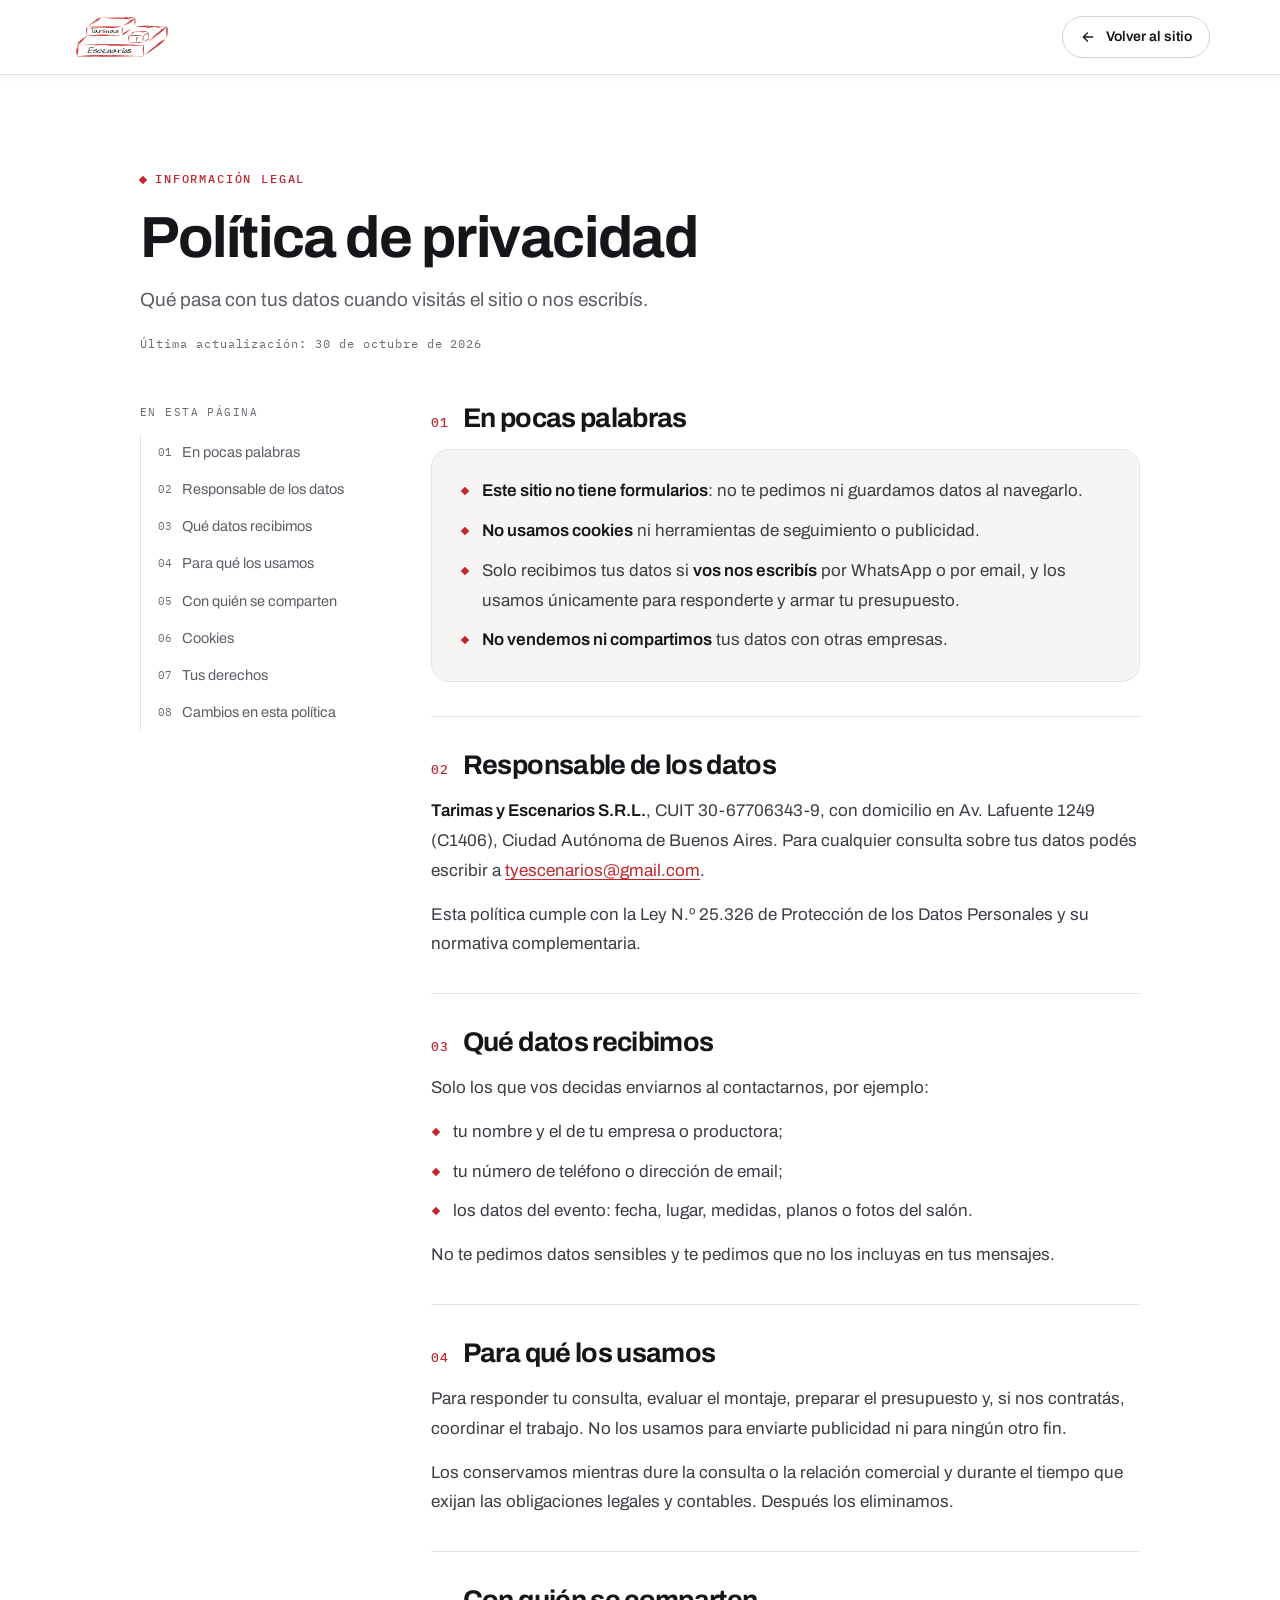
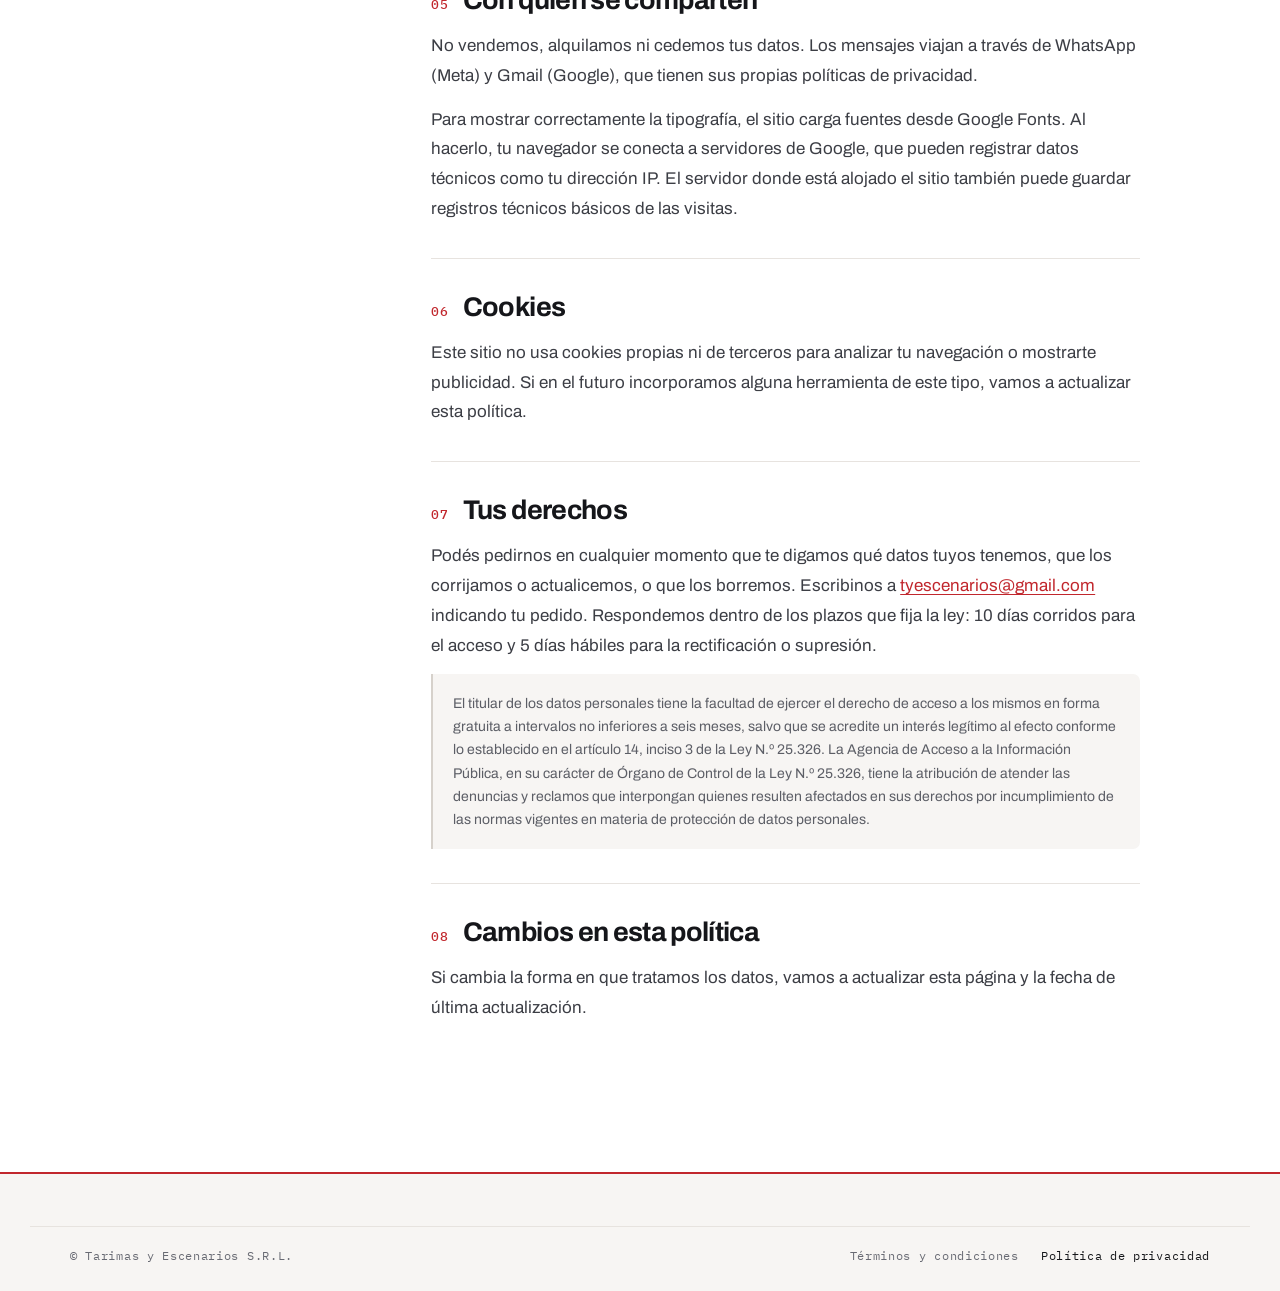
==== commit 1a6d066a: "Agregar términos y condiciones y política de privacidad - Páginas legales nuevas con CUIT y domicili" ====
--- a/privacidad.html
+++ b/privacidad.html
@@ -1,156 +1,124 @@
 <!DOCTYPE html>
-<html lang="es">
+<html lang="es-AR">
 <head>
-  <meta charset="UTF-8">
-  <meta name="viewport" content="width=device-width, initial-scale=1.0">
-  <meta name="description" content="Política de Privacidad de datos personales en el sitio web de TARIMAS Y ESCENARIOS S.R.L.">
-  <title>Política de Privacidad | TARIMAS Y ESCENARIOS S.R.L.</title>
-  
-  <!-- Favicon -->
-  <link rel="icon" type="image/jpeg" href="logo.jpg">
-  
-  <!-- Main Stylesheet -->
-  <link rel="stylesheet" href="styles.css">
-  
-  <!-- Specific Styles for Legal Pages -->
-  <style>
-    .legal-content {
-      padding-top: calc(var(--header-height) + 3rem);
-      padding-bottom: 6rem;
-      max-width: 850px;
-      margin: 0 auto;
-    }
-    .legal-body {
-      background-color: var(--bg-light-card);
-      border: 1px solid var(--border-color);
-      border-radius: var(--border-radius-md);
-      padding: 3.5rem;
-      box-shadow: var(--shadow-md);
-    }
-    .legal-title {
-      font-size: 2.25rem;
-      margin-bottom: 1.5rem;
-      color: var(--steel-blue);
-      border-bottom: 3px solid var(--accent-red);
-      padding-bottom: 0.75rem;
-    }
-    .legal-body p {
-      color: var(--text-dark-muted);
-      margin-bottom: 1.5rem;
-      font-size: 1rem;
-      line-height: 1.7;
-    }
-    .legal-section-title {
-      font-size: 1.3rem;
-      color: var(--steel-blue);
-      margin-top: 2.5rem;
-      margin-bottom: 0.75rem;
-      font-weight: 700;
-      font-family: 'Outfit', sans-serif;
-    }
-    .back-home {
-      display: inline-flex;
-      align-items: center;
-      gap: 0.5rem;
-      color: var(--accent-red);
-      font-weight: 600;
-      margin-bottom: 2rem;
-      transition: var(--transition-fast);
-      font-family: 'Outfit', sans-serif;
-    }
-    .back-home:hover {
-      color: var(--accent-red-hover);
-      transform: translateX(-4px);
-    }
-    @media (max-width: 768px) {
-      .legal-body {
-        padding: 2rem 1.5rem;
-      }
-      .legal-title {
-        font-size: 1.75rem;
-      }
-    }
-  </style>
+<meta charset="utf-8">
+<meta name="viewport" content="width=device-width, initial-scale=1">
+<title>Política de privacidad — Tarimas y Escenarios S.R.L.</title>
+<meta name="description" content="Cómo trata Tarimas y Escenarios S.R.L. los datos de quienes se contactan a través de su sitio web.">
+<meta name="theme-color" content="#FFFFFF">
+<link rel="icon" href="data:image/svg+xml,%3Csvg xmlns='http://www.w3.org/2000/svg' viewBox='0 0 24 24' fill='none' stroke='%23C1272D' stroke-width='1.8' stroke-linejoin='round'%3E%3Cpath d='M12 3 22 9 12 15 2 9Z'/%3E%3Cpath d='M2 9v5l10 6v-5'/%3E%3Cpath d='M22 9v5l-10 6'/%3E%3C/svg%3E">
+<link rel="preconnect" href="https://fonts.googleapis.com">
+<link rel="preconnect" href="https://fonts.gstatic.com" crossorigin>
+<link rel="stylesheet" href="https://fonts.googleapis.com/css2?family=Archivo:wght@400..800&family=IBM+Plex+Mono:wght@400;500&display=swap">
+<link rel="stylesheet" href="styles.css">
 </head>
 <body>
 
-  <!-- ==========================================================================
-       HEADER & NAVIGATION
-       ========================================================================== -->
-  <header class="main-header" id="mainHeader">
-    <div class="container header-container">
-      <a href="index.html" class="logo-container" id="logoLink">
-        <img src="logo.jpg" alt="Logo Tarimas y Escenarios" class="logo-image">
-        <span class="logo-text">TARIMAS Y ESCENARIOS S.R.L.</span>
-      </a>
-      
-      <button class="mobile-menu-btn" id="mobileMenuBtn" aria-label="Abrir menú de navegación">
-        <span></span>
-        <span></span>
-        <span></span>
-      </button>
-      
-      <nav class="main-nav" id="mainNav">
-        <a href="index.html#especificaciones" class="nav-link">Especificaciones</a>
-        <a href="index.html#trayectoria" class="nav-link">Trayectoria</a>
-        <a href="index.html#contacto" class="nav-btn">Contacto</a>
-      </nav>
-    </div>
-  </header>
+<a class="skip" href="#contenido">Ir al contenido</a>
 
-  <!-- ==========================================================================
-       LEGAL CONTENT
-       ========================================================================== -->
-  <main class="container">
-    <div class="legal-content">
-      <a href="index.html" class="back-home">
-        <svg xmlns="http://www.w3.org/2000/svg" width="18" height="18" viewBox="0 0 24 24" fill="none" stroke="currentColor" stroke-width="2.5" stroke-linecap="round" stroke-linejoin="round"><line x1="19" y1="12" x2="5" y2="12"></line><polyline points="12 19 5 12 12 5"></polyline></svg>
-        Volver al Inicio
-      </a>
-      
-      <article class="legal-body">
-        <h1 class="legal-title">Política de Privacidad</h1>
-        <p>En cumplimiento de la Ley N° 25.326 de Protección de Datos Personales de la República Argentina, TARIMAS Y ESCENARIOS S.R.L. informa a los usuarios su política de tratamiento de los datos recolectados en este sitio web.</p>
-        
-        <h2 class="legal-section-title">1. Datos Recolectados</h2>
-        <p>A través de nuestros formularios de contacto, recolectamos datos básicos como Nombre/Productora, Correo Electrónico, Teléfono, así como detalles logísticos del evento (Fecha, Lugar/Salón y datos de referencia comercial).</p>
-        
-        <h2 class="legal-section-title">2. Finalidad de los Datos</h2>
-        <p>La recolección de esta información tiene como único objetivo brindar una atención personalizada, verificar la disponibilidad técnica y de flete para las fechas requeridas, y confeccionar los presupuestos formales de alquiler de estructuras y panelería. No compartimos, vendemos ni transferimos sus datos personales a terceras empresas bajo ningún concepto.</p>
-        
-        <h2 class="legal-section-title">3. Derechos del Usuario</h2>
-        <p>El usuario tiene derecho a solicitar el acceso, rectificación, actualización o eliminación de sus datos de nuestra base comercial. Para ejercer este derecho, puede comunicarse directamente enviando un correo electrónico a nuestra casilla de contacto oficial.</p>
-      </article>
-    </div>
-  </main>
+<header class="nav is-stuck">
+  <div class="nav__in">
+    <a class="brand" href="index.html">
+      <img src="img/logo.svg" width="1024" height="520" alt="Tarimas y Escenarios S.R.L. — volver al inicio">
+    </a>
+    <a class="btn btn--ghost btn--sm" href="index.html">
+      <svg viewBox="0 0 24 24" width="16" height="16" fill="none" stroke="currentColor" stroke-width="2" stroke-linecap="round" stroke-linejoin="round" aria-hidden="true"><path d="M19 12H5M11 18l-6-6 6-6"/></svg>
+      <span>Volver al sitio</span>
+    </a>
+  </div>
+</header>
 
-  <!-- ==========================================================================
-       FOOTER
-       ========================================================================== -->
-  <footer class="main-footer">
-    <div class="container">
-      <div class="footer-grid">
-        <div class="footer-brand">
-          <span class="footer-brand-title">TARIMAS Y ESCENARIOS S.R.L.</span>
-          <span class="footer-brand-sub">Servicio técnico estructural integral para eventos de alta exigencia.</span>
-        </div>
-        <nav class="footer-nav">
-          <a href="index.html#especificaciones" class="footer-nav-link">Especificaciones</a>
-          <a href="index.html#trayectoria" class="footer-nav-link">Trayectoria</a>
-          <a href="index.html#contacto" class="footer-nav-link">Contacto</a>
-          <a href="terminos.html" class="footer-nav-link">Términos y Condiciones</a>
-          <a href="privacidad.html" class="footer-nav-link">Política de Privacidad</a>
-        </nav>
-      </div>
-      
-      <div class="footer-bottom">
-        <p>&copy; 2026 TARIMAS Y ESCENARIOS S.R.L. Todos los derechos reservados.</p>
-        <p>Memoria de Cálculo & Firma de Ingeniero Registrada.</p>
-      </div>
-    </div>
-  </footer>
+<main id="contenido" class="legal">
+  <div class="wrap legal__in">
+    <header class="legal__head">
+      <p class="eyebrow"><span class="eyebrow__dot"></span>Información legal</p>
+      <h1>Política de privacidad</h1>
+      <p class="legal__lead">Qué pasa con tus datos cuando visitás el sitio o nos escribís.</p>
+      <p class="legal__date">Última actualización: 30 de octubre de 2026</p>
+    </header>
 
-  <!-- Script Execution -->
-  <script src="script.js"></script>
+    <nav class="legal__toc" aria-label="Contenido">
+      <p class="legal__toc-t">En esta página</p>
+      <ol>
+        <li><a href="#resumen">En pocas palabras</a></li>
+        <li><a href="#responsable">Responsable de los datos</a></li>
+        <li><a href="#datos">Qué datos recibimos</a></li>
+        <li><a href="#uso">Para qué los usamos</a></li>
+        <li><a href="#terceros">Con quién se comparten</a></li>
+        <li><a href="#cookies">Cookies</a></li>
+        <li><a href="#derechos">Tus derechos</a></li>
+        <li><a href="#cambios">Cambios en esta política</a></li>
+      </ol>
+    </nav>
+
+    <article class="legal__body">
+<section id="resumen">
+        <h2><span>01</span>En pocas palabras</h2>
+        <ul>
+        <li><b>Este sitio no tiene formularios</b>: no te pedimos ni guardamos datos al navegarlo.</li>
+        <li><b>No usamos cookies</b> ni herramientas de seguimiento o publicidad.</li>
+        <li>Solo recibimos tus datos si <b>vos nos escribís</b> por WhatsApp o por email, y los usamos únicamente para responderte y armar tu presupuesto.</li>
+        <li><b>No vendemos ni compartimos</b> tus datos con otras empresas.</li>
+        </ul>
+      </section>
+
+      <section id="responsable">
+        <h2><span>02</span>Responsable de los datos</h2>
+        <p><b>Tarimas y Escenarios S.R.L.</b>, CUIT 30-67706343-9, con domicilio en Av. Lafuente 1249 (C1406), Ciudad Autónoma de Buenos Aires. Para cualquier consulta sobre tus datos podés escribir a <a href="mailto:tyescenarios@gmail.com">tyescenarios@gmail.com</a>.</p>
+        <p>Esta política cumple con la Ley N.º 25.326 de Protección de los Datos Personales y su normativa complementaria.</p>
+      </section>
+
+      <section id="datos">
+        <h2><span>03</span>Qué datos recibimos</h2>
+        <p>Solo los que vos decidas enviarnos al contactarnos, por ejemplo:</p>
+        <ul>
+        <li>tu nombre y el de tu empresa o productora;</li>
+        <li>tu número de teléfono o dirección de email;</li>
+        <li>los datos del evento: fecha, lugar, medidas, planos o fotos del salón.</li>
+        </ul>
+        <p>No te pedimos datos sensibles y te pedimos que no los incluyas en tus mensajes.</p>
+      </section>
+
+      <section id="uso">
+        <h2><span>04</span>Para qué los usamos</h2>
+        <p>Para responder tu consulta, evaluar el montaje, preparar el presupuesto y, si nos contratás, coordinar el trabajo. No los usamos para enviarte publicidad ni para ningún otro fin.</p>
+        <p>Los conservamos mientras dure la consulta o la relación comercial y durante el tiempo que exijan las obligaciones legales y contables. Después los eliminamos.</p>
+      </section>
+
+      <section id="terceros">
+        <h2><span>05</span>Con quién se comparten</h2>
+        <p>No vendemos, alquilamos ni cedemos tus datos. Los mensajes viajan a través de WhatsApp (Meta) y Gmail (Google), que tienen sus propias políticas de privacidad.</p>
+        <p>Para mostrar correctamente la tipografía, el sitio carga fuentes desde Google Fonts. Al hacerlo, tu navegador se conecta a servidores de Google, que pueden registrar datos técnicos como tu dirección IP. El servidor donde está alojado el sitio también puede guardar registros técnicos básicos de las visitas.</p>
+      </section>
+
+      <section id="cookies">
+        <h2><span>06</span>Cookies</h2>
+        <p>Este sitio no usa cookies propias ni de terceros para analizar tu navegación o mostrarte publicidad. Si en el futuro incorporamos alguna herramienta de este tipo, vamos a actualizar esta política.</p>
+      </section>
+
+      <section id="derechos">
+        <h2><span>07</span>Tus derechos</h2>
+        <p>Podés pedirnos en cualquier momento que te digamos qué datos tuyos tenemos, que los corrijamos o actualicemos, o que los borremos. Escribinos a <a href="mailto:tyescenarios@gmail.com">tyescenarios@gmail.com</a> indicando tu pedido. Respondemos dentro de los plazos que fija la ley: 10 días corridos para el acceso y 5 días hábiles para la rectificación o supresión.</p>
+        <p class="legal__note">El titular de los datos personales tiene la facultad de ejercer el derecho de acceso a los mismos en forma gratuita a intervalos no inferiores a seis meses, salvo que se acredite un interés legítimo al efecto conforme lo establecido en el artículo 14, inciso 3 de la Ley N.º 25.326. La Agencia de Acceso a la Información Pública, en su carácter de Órgano de Control de la Ley N.º 25.326, tiene la atribución de atender las denuncias y reclamos que interpongan quienes resulten afectados en sus derechos por incumplimiento de las normas vigentes en materia de protección de datos personales.</p>
+      </section>
+
+      <section id="cambios">
+        <h2><span>08</span>Cambios en esta política</h2>
+        <p>Si cambia la forma en que tratamos los datos, vamos a actualizar esta página y la fecha de última actualización.</p>
+      </section>
+    </article>
+  </div>
+</main>
+
+<footer class="foot">
+  <div class="wrap foot__bar">
+    <span>© Tarimas y Escenarios S.R.L.</span>
+    <span class="foot__legal">
+      <a href="terminos.html">Términos y condiciones</a>
+      <a href="privacidad.html" aria-current="page">Política de privacidad</a>
+    </span>
+  </div>
+</footer>
+
 </body>
 </html>
--- a/styles.css
+++ b/styles.css
@@ -1,1946 +1,812 @@
-/* ==========================================================================
-   CSS SYSTEM - TARIMAS Y ESCENARIOS S.R.L.
-   Aesthetics: Premium Industrial, Modern B2B, Dynamic & Elegant
-   ========================================================================== */
-
-/* Import Google Fonts */
-@import url('https://fonts.googleapis.com/css2?family=Bebas+Neue&family=Inter:wght@300;400;500;600&family=Outfit:wght@400;500;600;700;800&display=swap');
-
-/* variables CSS */
+/* ─────────────────────────────  TOKENS  ───────────────────────────── */
 :root {
-  /* Colors */
-  --bg-dark: #111317;
-  --bg-dark-card: #181c22;
-  --bg-light: #f7f9fc;
-  --bg-light-card: #ffffff;
-  
-  --accent-red: hsl(0, 85%, 50%);
-  --accent-red-hover: hsl(0, 85%, 42%);
-  --accent-red-glow: rgba(255, 0, 0, 0.15);
-  
-  --text-dark: #12151b;
-  --text-dark-muted: #5e6675;
-  --text-light: #ffffff;
-  --text-light-muted: #9fa7b5;
-  
-  --zinc-gray: #8f9ba8;
-  --steel-blue: #2c3540;
-  
-  /* Borders and Shadow */
-  --border-radius-sm: 8px;
-  --border-radius-md: 16px;
-  --border-radius-lg: 24px;
-  
-  --shadow-sm: 0 4px 12px rgba(0, 0, 0, 0.03);
-  --shadow-md: 0 12px 24px -6px rgba(0, 0, 0, 0.08);
-  --shadow-lg: 0 20px 40px -8px rgba(0, 0, 0, 0.12);
-  --shadow-glow: 0 0 30px rgba(255, 0, 0, 0.1);
-  
-  /* Layout */
-  --max-width: 1200px;
-  --header-height: 110px;
-  
-  /* Transitions */
-  --transition-smooth: all 0.3s cubic-bezier(0.25, 0.8, 0.25, 1);
-  --transition-fast: all 0.15s ease;
-}
-
-/* Reset and Global Styles */
-* {
+  color-scheme: light;
+
+  --bg:        #FFFFFF;
+  --bg-alt:    #F7F5F3;
+  --surface:   #FFFFFF;
+  --line:      #E7E3DF;
+  --line-str:  #D6D1CB;
+
+  --ink:       #15161A;
+  --muted:     #5C5E66;
+  --dim:       #686A73;
+
+  --red:       #C1272D;
+  --red-dk:    #9C1B21;
+  --red-lt:    #F0737A;
+  --red-soft:  rgba(193,39,45,.06);
+  --red-line:  rgba(193,39,45,.28);
+
+  --wa:        #25D366;
+
+  --sans: "Archivo", system-ui, -apple-system, "Segoe UI", sans-serif;
+  --mono: "IBM Plex Mono", ui-monospace, "SF Mono", Menlo, monospace;
+
+  --sh-sm: 0 2px 8px rgba(21,22,26,.05);
+  --sh:    0 10px 30px -12px rgba(21,22,26,.16);
+  --sh-lg: 0 26px 60px -22px rgba(21,22,26,.28);
+
+  --r-sm: 7px;
+  --r:    13px;
+  --r-lg: 18px;
+
+  --pad: clamp(20px, 5vw, 40px);
+  --sec-y: clamp(72px, 9vw, 126px);
+}
+
+* { box-sizing: border-box; }
+
+html { scroll-behavior: smooth; -webkit-text-size-adjust: 100%; }
+
+body {
   margin: 0;
-  padding: 0;
-  box-sizing: border-box;
-}
-
-html {
-  scroll-behavior: smooth;
+  background: var(--bg);
+  color: var(--ink);
+  font-family: var(--sans);
   font-size: 16px;
-}
-
-body {
-  font-family: 'Inter', sans-serif;
-  background-color: var(--bg-light);
-  color: var(--text-dark);
   line-height: 1.6;
+  font-synthesis-weight: none;
+  -webkit-font-smoothing: antialiased;
   overflow-x: hidden;
-}
-
-h1, h2, h3, h4, h5, h6 {
-  font-family: 'Outfit', sans-serif;
-  font-weight: 700;
-  color: var(--steel-blue);
-  line-height: 1.2;
-}
-
-a {
-  text-decoration: none;
-  color: inherit;
-  transition: var(--transition-fast);
-}
-
-img {
-  max-width: 100%;
-  height: auto;
-  display: block;
-}
-
-button, input, select, textarea {
-  font-family: inherit;
-  font-size: inherit;
-  outline: none;
-}
-
-/* Common Layout Components */
-.container {
-  width: 100%;
-  max-width: var(--max-width);
-  margin: 0 auto;
-  padding: 0 2rem;
-}
-
-.section {
-  padding: 8rem 0;
+  accent-color: var(--red);
+  caret-color: var(--red);
+}
+
+::selection { background: var(--red); color: #fff; }
+
+h1, h2, h3 { margin: 0; line-height: 1.08; letter-spacing: -.024em; font-weight: 700; text-wrap: balance; }
+p { margin: 0; text-wrap: pretty; }
+
+/* El logo trazado trae un fondo casi blanco; multiply lo funde con la superficie clara */
+.brand img, .brandshot img, .foot__brand img { mix-blend-mode: multiply; filter: contrast(1.12); }
+ul, ol { margin: 0; padding: 0; list-style: none; }
+a { color: inherit; text-decoration: none; }
+img, svg { display: block; max-width: 100%; }
+
+:focus-visible { outline: 2px solid var(--red); outline-offset: 3px; border-radius: 3px; }
+
+.sr {
+  position: absolute; width: 1px; height: 1px;
+  padding: 0; margin: -1px; overflow: hidden;
+  clip: rect(0 0 0 0); white-space: nowrap; border: 0;
+}
+
+.skip {
+  position: absolute; left: 12px; top: -60px; z-index: 200;
+  background: var(--red); color: #fff;
+  padding: 10px 16px; border-radius: var(--r-sm); font-weight: 600;
+  transition: top .2s;
+}
+.skip:focus { top: 12px; }
+
+.wrap { width: 100%; max-width: 1220px; margin-inline: auto; padding-inline: var(--pad); }
+
+/* ─────────────────────────────  SHARED  ───────────────────────────── */
+.eyebrow {
+  display: inline-flex; align-items: center; gap: 9px;
+  font-family: var(--mono); font-size: 11.5px; font-weight: 500;
+  letter-spacing: .16em; text-transform: uppercase;
+  color: var(--red);
+  margin-bottom: 18px;
+}
+.eyebrow__dot { width: 6px; height: 6px; flex: none; background: var(--red); transform: rotate(45deg); }
+
+.sec { padding-block: var(--sec-y); scroll-margin-top: 88px; position: relative; }
+.sec--alt { background: var(--bg-alt); border-block: 1px solid var(--line); }
+
+.sec__head { max-width: 760px; margin-bottom: clamp(38px, 5vw, 62px); }
+.sec__head--flush { margin-bottom: 0; }
+.sec__head h2 { font-size: clamp(30px, 4.4vw, 52px); }
+.sec__lead { margin-top: 18px; font-size: clamp(15.5px, 1.5vw, 18px); color: var(--muted); max-width: 62ch; }
+
+/* ─────────────────────────────  BUTTONS  ───────────────────────────── */
+.btn {
+  display: inline-flex; align-items: center; justify-content: center; gap: 10px;
+  font-family: var(--sans); font-weight: 600; font-size: 15px;
+  padding: 13px 22px;
+  border: 1px solid transparent;
+  border-radius: 999px;
+  cursor: pointer;
+  transition: background .2s, border-color .2s, color .2s, transform .2s, box-shadow .2s;
+  white-space: nowrap;
+}
+.btn--sm { padding: 9px 17px; font-size: 14px; }
+.btn--lg { padding: 16px 28px; font-size: 16px; }
+.btn--block { width: 100%; }
+
+.btn--primary {
+  background: var(--red); color: #fff;
+  box-shadow: 0 10px 24px -12px rgba(193,39,45,.75);
+}
+.btn--primary:hover {
+  background: var(--red-dk);
+  transform: translateY(-2px);
+  box-shadow: 0 16px 32px -12px rgba(193,39,45,.8);
+}
+.btn--ghost { border-color: var(--line-str); color: var(--ink); background: #fff; }
+.btn--ghost:hover { border-color: var(--red); color: var(--red); }
+
+.ico-wa { width: 18px; height: 18px; flex: none; }
+.btn--lg .ico-wa { width: 20px; height: 20px; }
+
+/* ─────────────────────────────  NAV  ───────────────────────────── */
+.nav {
+  position: sticky; top: 0; z-index: 100;
+  background: rgba(255,255,255,.9);
+  backdrop-filter: blur(14px);
+  -webkit-backdrop-filter: blur(14px);
+  border-bottom: 1px solid transparent;
+  transition: border-color .3s, box-shadow .3s;
+}
+.nav.is-stuck { border-bottom-color: var(--line); box-shadow: var(--sh-sm); }
+.nav__in {
+  max-width: 1220px; margin-inline: auto;
+  padding: 11px var(--pad);
+  display: flex; align-items: center; gap: 28px;
+}
+
+.brand { margin-right: auto; display: block; }
+.brand img { height: 52px; width: auto; }
+
+.nav__links { display: flex; gap: 26px; }
+.nav__links a {
+  font-size: 14.5px; color: var(--muted);
+  transition: color .18s; position: relative; padding-block: 4px;
+}
+.nav__links a:hover { color: var(--ink); }
+.nav__links a::after {
+  content: ""; position: absolute; left: 0; right: 0; bottom: 0; height: 2px;
+  background: var(--red);
+  transform: scaleX(0); transform-origin: left;
+  transition: transform .22s cubic-bezier(.22,.61,.36,1);
+}
+.nav__links a:hover::after, .nav__links a:focus-visible::after { transform: scaleX(1); }
+
+/* ─────────────────────────────  HERO  ───────────────────────────── */
+.hero {
   position: relative;
-}
-
-.section-dark {
-  background-color: var(--bg-dark);
-  color: var(--text-light);
-}
-
-.section-dark h2, .section-dark h3 {
-  color: var(--text-light);
-}
-
-.section-header {
-  text-align: center;
-  max-width: 700px;
-  margin: 0 auto 4rem auto;
-}
-
-.section-header .tag {
-  display: inline-block;
-  font-family: 'Outfit', sans-serif;
-  font-size: 0.85rem;
-  font-weight: 600;
-  text-transform: uppercase;
-  color: var(--accent-red);
-  letter-spacing: 0.15em;
-  margin-bottom: 0.75rem;
-}
-
-.section-header h2 {
-  font-size: 2.5rem;
-  margin-bottom: 1rem;
-}
-
-.section-header p {
-  color: var(--text-dark-muted);
-  font-size: 1.1rem;
-}
-
-.section-dark .section-header p {
-  color: var(--text-light-muted);
-}
-
-/* ==========================================================================
-   HEADER / NAVIGATION
-   ========================================================================== */
-.main-header {
-  position: fixed;
-  top: 0;
-  left: 0;
-  width: 100%;
-  height: var(--header-height);
-  background-color: rgba(255, 255, 255, 0.9);
-  backdrop-filter: blur(15px);
-  -webkit-backdrop-filter: blur(15px);
-  border-bottom: 1px solid rgba(0, 0, 0, 0.06);
-  z-index: 1000;
-  display: flex;
+  padding-top: clamp(40px, 6vw, 76px);
+  padding-bottom: clamp(48px, 6vw, 80px);
+}
+.hero__grid-bg {
+  position: absolute; inset: 0;
+  background-image:
+    linear-gradient(to right, rgba(21,22,26,.035) 1px, transparent 1px),
+    linear-gradient(to bottom, rgba(21,22,26,.035) 1px, transparent 1px);
+  background-size: 72px 72px;
+  mask-image: radial-gradient(110% 70% at 20% 15%, #000 0%, transparent 70%);
+  -webkit-mask-image: radial-gradient(110% 70% at 20% 15%, #000 0%, transparent 70%);
+  pointer-events: none;
+}
+
+.hero__in {
+  position: relative;
+  display: grid;
+  grid-template-columns: minmax(0, 1.18fr) minmax(0, .82fr);
+  gap: clamp(30px, 5vw, 72px);
   align-items: center;
-  transition: var(--transition-smooth);
-}
-
-.main-header.scrolled {
-  height: 90px;
-  background-color: rgba(255, 255, 255, 0.95);
-  box-shadow: var(--shadow-sm);
-}
-
-.header-container {
-  display: flex;
-  justify-content: space-between;
+}
+
+.hero__title {
+  font-size: clamp(36px, 5.4vw, 66px);
+  font-weight: 800;
+  letter-spacing: -.036em;
+  line-height: 1.03;
+}
+.hero__title em {
+  font-style: normal; color: var(--red);
+  text-decoration: underline 3px var(--red-line);
+  text-underline-offset: .1em;
+  text-decoration-skip-ink: none;
+}
+
+.hero__lead { margin-top: 26px; font-size: clamp(16px, 1.7vw, 19px); color: var(--muted); max-width: 54ch; }
+.hero__cta { display: flex; flex-wrap: wrap; gap: 12px; margin-top: 34px; }
+
+.hero__direct {
+  display: flex; align-items: flex-start; gap: 9px;
+  margin-top: 24px; font-size: 14px; color: var(--muted); max-width: 47ch;
+}
+.hero__direct svg { width: 17px; height: 17px; flex: none; color: var(--red); margin-top: 3px; }
+
+/* ─────────────────────────────  FOTOS  ───────────────────────────── */
+.shot { position: relative; margin: 0; }
+.shot img {
+  width: 100%; height: 100%; object-fit: cover;
+  border-radius: var(--r-lg);
+  position: relative; z-index: 1;
+  box-shadow: var(--sh-lg);
+}
+.shot figcaption {
+  position: absolute; z-index: 2;
+  left: 16px; right: 16px; bottom: 16px;
+  display: flex; align-items: center; gap: 10px;
+  background: rgba(255,255,255,.94);
+  backdrop-filter: blur(10px);
+  -webkit-backdrop-filter: blur(10px);
+  border: 1px solid rgba(21,22,26,.08);
+  border-radius: 10px;
+  padding: 11px 14px;
+  font-size: 13px; font-weight: 500; line-height: 1.35;
+  color: var(--ink);
+  box-shadow: var(--sh-sm);
+}
+.shot figcaption .eyebrow__dot { flex: none; }
+
+.brandshot {
+  position: relative;
+  display: grid; place-items: center;
+  padding: clamp(40px, 6vw, 72px) clamp(32px, 5vw, 56px);
+  background: var(--surface);
+  border: 1px solid var(--line);
+  border-radius: var(--r-lg);
+  box-shadow: var(--sh-lg);
+}
+.brandshot::before {
+  content: ""; position: absolute; z-index: 0;
+  top: 18px; left: 18px; right: -18px; bottom: -18px;
+  border: 2px solid var(--red);
+  border-radius: var(--r-lg);
+}
+.brandshot img {
+  position: relative; z-index: 1;
+  width: 100%; max-width: 380px; height: auto;
+}
+
+.gallery {
+  display: grid;
+  grid-template-columns: repeat(auto-fit, minmax(300px, 1fr));
+  gap: 20px;
+  margin-bottom: clamp(38px, 5vw, 56px);
+}
+.gallery .shot img { aspect-ratio: 4 / 3; }
+
+/* ─────────────────────────────  STATS  ───────────────────────────── */
+.stats {
+  display: grid; grid-template-columns: repeat(4, 1fr);
+  border: 1px solid var(--line);
+  border-radius: var(--r);
+  background: var(--surface);
+  box-shadow: var(--sh-sm);
+  margin-top: clamp(48px, 6vw, 76px);
+  overflow: hidden;
+}
+.stats li { padding: 24px clamp(14px, 2vw, 28px); border-right: 1px solid var(--line); }
+.stats li:last-child { border-right: 0; }
+.stats b {
+  display: block; font-size: clamp(22px, 2.6vw, 32px);
+  font-weight: 700; letter-spacing: -.03em;
+  font-variant-numeric: tabular-nums; color: var(--red);
+}
+.stats span {
+  display: block; margin-top: 4px;
+  font-family: var(--mono); font-size: 11px; letter-spacing: .1em;
+  text-transform: uppercase; color: var(--dim);
+}
+
+/* ─────────────────────────────  CARDS  ───────────────────────────── */
+.cards { display: grid; grid-template-columns: repeat(auto-fit, minmax(250px, 1fr)); gap: 18px; }
+.card {
+  border: 1px solid var(--line);
+  border-radius: var(--r-lg);
+  padding: 30px 26px 32px;
+  background: var(--surface);
+  transition: border-color .25s;
+}
+.card:hover { border-color: var(--red-line); }
+.card__ico {
+  display: grid; place-items: center;
+  width: 46px; height: 46px; margin-bottom: 22px;
+  border: 1px solid var(--red-line);
+  border-radius: 11px;
+  background: var(--red-soft);
+  color: var(--red);
+}
+.card__ico svg { width: 22px; height: 22px; }
+.card h3 { font-size: 19px; font-weight: 600; margin-bottom: 11px; }
+.card p { font-size: 14.8px; color: var(--muted); }
+
+/* ─────────────────────────────  SISTEMA  ───────────────────────────── */
+.sysintro {
+  display: grid;
+  grid-template-columns: minmax(0, 1fr) minmax(0, .82fr);
+  gap: clamp(24px, 4vw, 56px);
   align-items: center;
-  width: 100%;
-}
-
-/* Logo container styled as requested */
-.logo-container {
-  display: flex;
-  flex-direction: column;
+  margin-bottom: clamp(40px, 5vw, 62px);
+}
+.sysintro__art { display: flex; justify-content: center; }
+.iso { width: 100%; max-width: 460px; height: auto; }
+.iso-back { stroke-opacity: .26; }
+.iso-front { stroke-opacity: .6; }
+
+@media (prefers-reduced-motion: no-preference) {
+  .iso-back path, .iso-front path, .iso-deck g path { stroke-dasharray: 1; stroke-dashoffset: 1; }
+  .iso-deck > path, .iso-pads ellipse { opacity: 0; }
+
+  .is-in .iso-back path, .is-in .iso-front path, .is-in .iso-deck g path {
+    animation: draw 1.1s cubic-bezier(.65,0,.35,1) forwards;
+  }
+  .is-in .iso-back path { animation-delay: .1s; }
+  .is-in .iso-front path { animation-delay: .4s; }
+  .is-in .iso-deck g path { animation-delay: .85s; }
+  .is-in .iso-deck > path { animation: fadein .7s ease .65s forwards; }
+  .is-in .iso-pads ellipse { animation: fadein .5s ease .95s forwards; }
+}
+@keyframes draw { to { stroke-dashoffset: 0; } }
+@keyframes fadein { to { opacity: 1; } }
+
+.specs {
+  display: grid; grid-template-columns: repeat(auto-fit, minmax(210px, 1fr));
+  border: 1px solid var(--line);
+  border-radius: var(--r-lg);
+  overflow: hidden;
+  background: var(--surface);
+}
+.spec { padding: 28px 24px 30px; border-right: 1px solid var(--line); }
+.spec:last-child { border-right: 0; }
+.spec__k {
+  font-family: var(--mono); font-size: 11px; letter-spacing: .13em;
+  text-transform: uppercase; color: var(--dim);
+}
+.spec__v {
+  font-size: clamp(20px, 2.2vw, 26px); font-weight: 700;
+  letter-spacing: -.028em; color: var(--red); margin-top: 8px;
+}
+.spec__d { font-size: 14px; color: var(--muted); margin-top: 10px; }
+
+/* ─────────────────────────  ARMADO POR CAPAS  ───────────────────────── */
+/* El bloque es alto a propósito: el panel queda fijo y el scroll arma el escenario */
+.build { position: relative; height: calc(100vh + 5 * 62vh); margin-top: 20px; }
+.build__pin {
+  position: sticky; top: 88px;
+  height: calc(100vh - 104px); min-height: 520px; max-height: 820px;
+}
+.build__panel {
+  position: relative; isolation: isolate;
+  height: 100%;
+  display: grid;
+  grid-template-columns: minmax(0, .78fr) minmax(0, 1.22fr);
+  overflow: hidden;
+  border-radius: 24px;
+  color: #fff;
+  background:
+    radial-gradient(70% 60% at 68% 42%, rgba(193,39,45,.20), transparent 70%),
+    radial-gradient(50% 40% at 70% 100%, rgba(255,255,255,.05), transparent 70%),
+    #0D0E11;
+  box-shadow: var(--sh-lg), inset 0 0 0 1px rgba(255,255,255,.06);
+}
+/* Grilla técnica de fondo, desvanecida hacia los bordes */
+.build__panel::before {
+  content: ""; position: absolute; inset: 0; z-index: -1;
+  background-image:
+    linear-gradient(rgba(255,255,255,.045) 1px, transparent 1px),
+    linear-gradient(90deg, rgba(255,255,255,.045) 1px, transparent 1px);
+  background-size: 44px 44px;
+  -webkit-mask-image: radial-gradient(75% 70% at 65% 45%, #000 20%, transparent 80%);
+  mask-image: radial-gradient(75% 70% at 65% 45%, #000 20%, transparent 80%);
+}
+
+.build__copy {
+  display: flex; flex-direction: column; justify-content: center;
+  padding: clamp(28px, 3.6vw, 52px);
+  padding-right: 0;
+}
+.build__copy .eyebrow { color: var(--red-lt); }
+.build__copy .eyebrow__dot { background: var(--red-lt); }
+.build__title { font-size: clamp(25px, 2.7vw, 36px); font-weight: 700; color: #fff; }
+
+.build__steps { position: relative; margin-top: clamp(22px, 3vh, 36px); padding-left: 22px; }
+/* Riel de progreso: el tramo rojo avanza con el scroll */
+.build__steps::before, .build__steps::after {
+  content: ""; position: absolute; left: 0; top: 14px; bottom: 14px; width: 2px; border-radius: 2px;
+}
+.build__steps::before { background: rgba(255,255,255,.1); }
+.build__steps::after {
+  background: linear-gradient(var(--red-lt), var(--red));
+  transform-origin: top; transform: scaleY(var(--p, 0));
+  box-shadow: 0 0 12px rgba(240,115,122,.6);
+}
+
+.build__step button {
+  display: flex; align-items: baseline; gap: 14px; width: 100%;
+  padding: 9px 0;
+  background: none; border: 0; cursor: pointer; text-align: left;
+  font: 600 clamp(16px, 1.45vw, 19px)/1.25 var(--sans);
+  letter-spacing: -.012em;
+  color: rgba(255,255,255,.38);
+  transition: color .35s;
+}
+.build__step button:hover { color: rgba(255,255,255,.7); }
+.build__n {
+  font-family: var(--mono); font-size: 11.5px; font-weight: 500; letter-spacing: .1em;
+  color: rgba(255,255,255,.3); transition: color .35s;
+}
+.build__step.is-on button { color: #fff; }
+.build__step.is-on .build__n { color: var(--red-lt); }
+
+.build__body {
+  display: grid; grid-template-rows: 0fr;
+  transition: grid-template-rows .55s cubic-bezier(.22,.61,.36,1);
+}
+.build__body > div { overflow: hidden; padding-left: 37px; }
+.build__step.is-on .build__body { grid-template-rows: 1fr; }
+.build__body p {
+  font-size: 14.5px; line-height: 1.6; color: #A6A8B0; max-width: 40ch;
+  opacity: 0; transform: translateY(6px);
+  transition: opacity .4s, transform .4s;
+}
+.build__step.is-on .build__body p { opacity: 1; transform: none; transition-delay: .15s; }
+.build__body .build__spec {
+  display: inline-block; margin: 12px 0 10px;
+  padding: 5px 10px;
+  border: 1px solid rgba(240,115,122,.35); border-radius: 99px;
+  background: rgba(193,39,45,.12);
+  font-family: var(--mono); font-size: 11.5px; letter-spacing: .08em; color: #FFB3B7;
+}
+.build__body .btn { margin: 16px 0 10px; }
+
+.build__art { position: relative; min-width: 0; min-height: 0; }
+.build__art svg { width: 100%; height: 100%; overflow: visible; }
+
+.build__meter {
+  position: absolute; right: clamp(20px, 2.6vw, 36px); top: clamp(18px, 2.4vw, 30px);
+  display: flex; align-items: center; gap: 14px;
+  font-family: var(--mono); font-size: 11.5px; letter-spacing: .12em; color: rgba(255,255,255,.4);
+}
+.build__meter b { color: #fff; font-weight: 500; }
+.build__bar { width: 92px; height: 2px; border-radius: 2px; background: rgba(255,255,255,.12); overflow: hidden; }
+.build__bar i {
+  display: block; height: 100%; background: var(--red-lt);
+  transform-origin: left; transform: scaleX(var(--p, 0));
+}
+
+/* Piezas del SVG (las genera script.js) */
+.bs-grid { stroke: #fff; stroke-opacity: .07; stroke-width: 1; }
+.bs-metal { stroke: #9A9EA8; transition: stroke .5s, filter .5s; }
+.bs-plate { fill: #6E727C; transition: fill .5s; }
+.bs-tile-top { fill: #2B2D33; stroke: #50535C; stroke-width: 1; transition: fill .5s, stroke .5s; }
+.bs-tile-side { fill: #1C1D22; }
+.is-act .bs-metal { stroke: var(--red-lt); filter: drop-shadow(0 0 5px rgba(240,115,122,.55)); }
+.is-act .bs-plate { fill: var(--red-lt); }
+.is-act .bs-tile-top { fill: #3A2125; stroke: var(--red-lt); }
+.bs-skirt { fill: #121317; stroke: rgba(255,255,255,.08); stroke-width: 1; }
+.bs-pleat { stroke: #000; stroke-opacity: .55; stroke-width: 1.2; }
+.bs-header { fill: #1A1B20; }
+.bs-carpet { fill: #24262C; }
+.bs-edge { stroke: rgba(255,255,255,.22); stroke-width: 1.2; fill: none; }
+.bs-call line, .bs-call polyline { stroke: rgba(255,255,255,.55); stroke-width: 1; fill: none; }
+.bs-call circle { fill: var(--red-lt); }
+.bs-call text {
+  font-family: var(--mono); font-size: 11px; letter-spacing: .12em;
+  fill: #fff; text-transform: uppercase;
+}
+.bs-call text tspan + tspan { fill: rgba(255,255,255,.5); }
+.bs-call { opacity: 0; transition: opacity .45s; }
+.bs-call.is-on { opacity: 1; }
+
+/* ─────────────────────────────  SEGURIDAD  ───────────────────────────── */
+.sec--safety { background: var(--ink); color: #fff; }
+.sec--safety .eyebrow { color: var(--red-lt); }
+.sec--safety .eyebrow__dot { background: var(--red-lt); }
+.sec--safety .sec__lead { color: #B9BAC1; }
+
+.safety {
+  display: grid;
+  grid-template-columns: minmax(0, 1fr) minmax(0, 1.05fr);
+  gap: clamp(32px, 5vw, 72px);
+  align-items: start;
+}
+.safety h2 { font-size: clamp(29px, 3.8vw, 46px); }
+.safety__note {
+  margin-top: 22px; padding-left: 16px;
+  border-left: 2px solid var(--red-lt);
+  font-size: 15px; color: #fff;
+}
+
+.creds { display: grid; gap: 14px; }
+.creds li {
+  display: flex; gap: 18px;
+  padding: 24px 24px 26px;
+  border: 1px solid rgba(255,255,255,.12);
+  border-radius: var(--r);
+  background: rgba(255,255,255,.04);
+}
+.creds__ico {
+  display: grid; place-items: center; flex: none;
+  width: 42px; height: 42px; border-radius: 10px;
+  background: rgba(240,115,122,.12); color: var(--red-lt);
+  border: 1px solid rgba(240,115,122,.3);
+}
+.creds__ico svg { width: 21px; height: 21px; }
+.creds h3 { font-size: 17px; font-weight: 600; margin-bottom: 7px; }
+.creds p { font-size: 14.5px; color: #B9BAC1; }
+
+/* ─────────────────────────────  TERMINACIONES  ───────────────────────────── */
+.finish-grid {
+  display: grid;
+  grid-template-columns: minmax(0, 1.1fr) minmax(0, .9fr);
+  gap: clamp(28px, 5vw, 72px);
   align-items: center;
-  text-align: center;
-  gap: 4px;
-}
-
-.logo-image {
-  height: 52px;
-  width: auto;
-  object-fit: contain;
-  transition: var(--transition-smooth);
-}
-
-.main-header.scrolled .logo-image {
-  height: 42px;
-}
-
-.logo-text {
-  font-family: 'Outfit', sans-serif;
-  font-size: 0.75rem;
-  font-weight: 800;
-  letter-spacing: 0.1em;
-  color: #3a3f47;
-  text-transform: uppercase;
-}
-
-/* Navigation Links */
-.main-nav {
-  display: flex;
-  gap: 2.5rem;
-  align-items: center;
-}
-
-.nav-link {
-  font-family: 'Outfit', sans-serif;
-  font-weight: 500;
-  font-size: 0.95rem;
-  color: var(--steel-blue);
-  position: relative;
-  padding: 0.5rem 0;
-}
-
-.nav-link::after {
-  content: '';
-  position: absolute;
-  bottom: 0;
-  left: 0;
-  width: 0;
-  height: 2px;
-  background-color: var(--accent-red);
-  transition: var(--transition-smooth);
-}
-
-.nav-link:hover {
-  color: var(--accent-red);
-}
-
-.nav-link:hover::after {
-  width: 100%;
-}
-
-.nav-btn {
-  background-color: var(--steel-blue);
-  color: var(--text-light);
-  padding: 0.75rem 1.5rem;
-  border-radius: var(--border-radius-sm);
-  font-family: 'Outfit', sans-serif;
-  font-weight: 600;
-  font-size: 0.9rem;
-  letter-spacing: 0.05em;
-  transition: var(--transition-smooth);
-  border: 1px solid transparent;
-}
-
-.nav-btn:hover {
-  background-color: var(--accent-red);
-  color: var(--text-light);
-  transform: translateY(-2px);
-  box-shadow: 0 5px 15px rgba(255, 0, 0, 0.2);
-}
-
-/* Mobile Menu Button */
-.mobile-menu-btn {
-  display: none;
-  background: none;
-  border: none;
-  cursor: pointer;
-  padding: 0.5rem;
-}
-
-.mobile-menu-btn span {
-  display: block;
-  width: 25px;
-  height: 3px;
-  background-color: var(--steel-blue);
-  margin: 5px 0;
-  transition: var(--transition-smooth);
-}
-
-/* ==========================================================================
-   HERO SECTION
-   ========================================================================== */
-.hero-section {
-  padding-top: calc(var(--header-height) + 4rem);
-  padding-bottom: 6rem;
-  background: linear-gradient(135deg, #ffffff 0%, #f0f3f7 100%);
-  position: relative;
-  overflow: hidden;
-}
-
-.hero-grid {
+}
+.finish-grid .shot img { aspect-ratio: 4 / 3; }
+.finish { display: grid; }
+.finish__item { padding: 26px 0 28px; position: relative; max-width: 52ch; }
+.finish__item::before {
+  content: ""; position: absolute; left: 0; top: 0; right: 0; height: 1px; background: var(--line);
+}
+.finish__item::after {
+  content: ""; position: absolute; left: 0; top: 0; width: 42px; height: 2px; background: var(--red);
+}
+.finish__item:last-child { padding-bottom: 0; }
+.finish__item b { display: block; font-size: 19px; font-weight: 700; letter-spacing: -.02em; margin-bottom: 8px; }
+.finish__item p { font-size: 15px; color: var(--muted); }
+
+/* ─────────────────────────────  VENUES  ───────────────────────────── */
+.venues {
+  display: grid; grid-template-columns: repeat(auto-fit, minmax(210px, 1fr));
+  border-top: 1px solid var(--line);
+  border-left: 1px solid var(--line);
+  background: var(--surface);
+}
+.venues li {
+  padding: 26px 22px;
+  border-right: 1px solid var(--line);
+  border-bottom: 1px solid var(--line);
+  font-size: clamp(15px, 1.5vw, 17.5px);
+  font-weight: 500; letter-spacing: -.012em;
+  color: var(--ink);
+}
+.venues__note {
+  margin-top: 20px;
+  font-family: var(--mono); font-size: 12px; color: var(--dim); letter-spacing: .04em;
+}
+
+/* ─────────────────────────────  PROCESO  ───────────────────────────── */
+.steps { display: grid; grid-template-columns: repeat(auto-fit, minmax(235px, 1fr)); }
+.steps li { padding: 32px 26px 34px 0; position: relative; }
+.steps li::before {
+  content: ""; position: absolute; left: 0; top: 0; right: 18px; height: 1px; background: var(--line);
+}
+.steps li::after {
+  content: ""; position: absolute; left: 0; top: 0; width: 42px; height: 2px; background: var(--red);
+}
+.steps__n {
+  display: block; font-family: var(--mono); font-size: 12px;
+  letter-spacing: .14em; color: var(--red); margin-bottom: 18px;
+}
+.steps h3 { font-size: 18.5px; font-weight: 600; margin-bottom: 10px; }
+.steps p { font-size: 14.8px; color: var(--muted); }
+
+/* ─────────────────────────────  CONTACTO  ───────────────────────────── */
+.sec--contact {
+  background:
+    radial-gradient(70% 80% at 85% 5%, rgba(193,39,45,.07), transparent 62%),
+    var(--bg-alt);
+  border-top: 1px solid var(--line);
+}
+.contact__head { max-width: 720px; margin: 0 auto clamp(36px, 4.5vw, 56px); text-align: center; }
+.contact__head .sec__lead { margin-inline: auto; }
+.contact__head h2 { font-size: clamp(30px, 4vw, 48px); }
+
+.contact__ways {
+  display: grid; grid-template-columns: minmax(0, 1fr) minmax(0, 1fr);
+  gap: clamp(14px, 2vw, 22px);
+  max-width: 980px; margin-inline: auto;
+}
+.way {
+  display: flex; flex-direction: column; align-items: flex-start;
+  padding: clamp(28px, 3.4vw, 42px);
+  border: 1px solid var(--line);
+  border-radius: 22px;
+  background: var(--surface);
+  box-shadow: var(--sh-sm);
+  transition: border-color .25s, transform .25s, box-shadow .25s;
+}
+.way:hover { transform: translateY(-4px); box-shadow: var(--sh-lg); }
+.way__ico {
+  display: grid; place-items: center;
+  width: 60px; height: 60px; margin-bottom: 26px;
+  border-radius: 16px;
+}
+.way__ico svg { width: 30px; height: 30px; }
+.way__k {
+  font-family: var(--mono); font-size: 12px; font-weight: 500;
+  letter-spacing: .14em; text-transform: uppercase; color: var(--dim);
+}
+.way__v {
+  margin-top: 6px;
+  font-size: clamp(26px, 3vw, 38px); font-weight: 700;
+  letter-spacing: -.03em; line-height: 1.1;
+  overflow-wrap: anywhere;
+}
+.way__d { margin-top: 12px; font-size: 16.5px; line-height: 1.55; color: var(--muted); max-width: 34ch; margin-bottom: 30px; }
+.way__go {
+  display: inline-flex; align-items: center; gap: 10px;
+  margin-top: auto; padding: 15px 24px;
+  border-radius: 99px;
+  font-size: 17px; font-weight: 600;
+  transition: gap .25s, background .25s;
+}
+.way__go svg { width: 18px; height: 18px; }
+.way:hover .way__go { gap: 16px; }
+
+.way--wa { border-color: rgba(37,211,102,.35); background: linear-gradient(180deg, #F3FCF6, #fff 60%); }
+.way--wa:hover { border-color: var(--wa); }
+.way--wa .way__ico { background: var(--wa); color: #fff; box-shadow: 0 12px 26px -12px rgba(37,211,102,.9); }
+.way--wa .way__go { background: var(--wa); color: #fff; }
+.way--wa:hover .way__go { background: #1FBE5B; }
+
+.way--mail:hover { border-color: var(--red-line); }
+.way--mail .way__ico { background: #fff; border: 1px solid var(--line); box-shadow: var(--sh-sm); }
+.way--mail .way__v { font-size: clamp(21px, 2.3vw, 28px); }
+.way--mail .way__go { border: 1px solid var(--line-str); color: var(--ink); }
+.way--mail:hover .way__go { border-color: var(--red); color: var(--red); }
+
+/* ─────────────────────────────  FOOTER  ───────────────────────────── */
+.foot { background: var(--bg-alt); border-top: 2px solid var(--red); padding-top: 52px; }
+.foot__in {
+  display: flex; flex-wrap: wrap; gap: 40px;
+  justify-content: space-between; align-items: flex-start;
+  padding-bottom: 40px;
+}
+.foot__brand { max-width: 420px; }
+.foot__brand img { height: 72px; width: auto; margin-bottom: 16px; }
+.foot__brand p { font-size: 14.5px; color: var(--muted); }
+.foot__links { display: grid; gap: 9px; align-content: start; }
+.foot__links-t {
+  font-family: var(--mono); font-size: 11px; letter-spacing: .13em;
+  text-transform: uppercase; color: var(--dim); margin-bottom: 4px;
+}
+.foot__links a { font-size: 14.5px; color: var(--muted); transition: color .18s; }
+.foot__links a:hover { color: var(--red); }
+.foot__bar {
+  display: flex; justify-content: space-between; gap: 16px; flex-wrap: wrap;
+  padding-block: 20px 26px;
+  border-top: 1px solid var(--line);
+  font-family: var(--mono); font-size: 11.5px; color: var(--dim); letter-spacing: .06em;
+}
+.foot__bar a:hover { color: var(--red); }
+
+/* ─────────────────────────────  LEGALES  ───────────────────────────── */
+.legal { padding-block: clamp(48px, 7vw, 96px) var(--sec-y); }
+.legal__in {
   display: grid;
-  grid-template-columns: 1.1fr 0.9fr;
-  gap: 4rem;
-  align-items: center;
-}
-
-.hero-content {
-  max-width: 600px;
-}
-
-.hero-tag {
-  display: inline-flex;
-  align-items: center;
-  gap: 0.5rem;
-  background-color: rgba(255, 0, 0, 0.06);
-  border: 1px solid rgba(255, 0, 0, 0.15);
-  color: var(--accent-red);
-  padding: 0.5rem 1rem;
-  border-radius: 50px;
-  font-family: 'Outfit', sans-serif;
-  font-size: 0.85rem;
-  font-weight: 600;
-  letter-spacing: 0.05em;
-  margin-bottom: 1.5rem;
-}
-
-.hero-tag .dot {
-  width: 8px;
-  height: 8px;
-  background-color: var(--accent-red);
-  border-radius: 50%;
-  display: inline-block;
-  box-shadow: 0 0 8px var(--accent-red);
-}
-
-.hero-content h1 {
-  font-size: 3.5rem;
-  line-height: 1.15;
-  margin-bottom: 1.5rem;
-  color: #12151b;
-}
-
-.hero-content h1 span {
-  color: var(--accent-red);
-}
-
-.hero-content .subtitle {
-  font-size: 1.25rem;
-  color: var(--text-dark-muted);
-  margin-bottom: 2.5rem;
-  line-height: 1.6;
-}
-
-.hero-actions {
-  display: flex;
-  gap: 1.25rem;
-  margin-bottom: 3rem;
-}
-
-.btn-primary {
-  background-color: var(--accent-red);
-  color: var(--text-light);
-  padding: 1rem 2rem;
-  border-radius: var(--border-radius-sm);
-  font-family: 'Outfit', sans-serif;
-  font-weight: 700;
-  font-size: 1rem;
-  display: inline-flex;
-  align-items: center;
-  gap: 0.75rem;
-  box-shadow: 0 10px 20px rgba(255, 0, 0, 0.2);
-}
-
-.btn-primary:hover {
-  background-color: var(--accent-red-hover);
-  transform: translateY(-2px);
-  box-shadow: 0 15px 30px rgba(255, 0, 0, 0.3);
-}
-
-.btn-secondary {
-  background-color: transparent;
-  color: var(--steel-blue);
-  padding: 1rem 2rem;
-  border-radius: var(--border-radius-sm);
-  font-family: 'Outfit', sans-serif;
-  font-weight: 600;
-  font-size: 1rem;
-  border: 2px solid var(--steel-blue);
-}
-
-.btn-secondary:hover {
-  background-color: var(--steel-blue);
-  color: var(--text-light);
-  transform: translateY(-2px);
-}
-
-.hero-features {
-  display: flex;
-  gap: 2rem;
-  border-top: 1px solid rgba(0,0,0,0.08);
-  padding-top: 2rem;
-}
-
-.hero-feature-item {
-  display: flex;
-  align-items: center;
-  gap: 0.75rem;
-}
-
-.hero-feature-item svg {
-  color: var(--accent-red);
-  flex-shrink: 0;
-}
-
-.hero-feature-item span {
-  font-size: 0.95rem;
-  font-weight: 600;
-  color: var(--steel-blue);
-}
-
-/* Visual Hero Container styled as requested: real-world simulation, no filter overlay */
-.hero-visual {
-  position: relative;
-  width: 100%;
-  aspect-ratio: 4 / 3;
-  border-radius: var(--border-radius-lg);
-  box-shadow: var(--shadow-lg);
-  overflow: hidden;
-  background-color: var(--steel-blue);
-}
-
-.hero-media-wrapper {
-  width: 100%;
-  height: 100%;
-  position: relative;
-}
-
-/* Natural environment placeholder representation */
-.hero-image-placeholder {
-  width: 100%;
-  height: 100%;
-  background: radial-gradient(circle at center, #2e3a47 0%, #171d24 100%);
-  display: flex;
-  flex-direction: column;
-  justify-content: center;
-  align-items: center;
-  color: var(--text-light);
-  text-align: center;
-  padding: 2rem;
-  position: relative;
-  overflow: hidden;
-}
-
-/* SVG blueprint effect on background */
-.hero-image-placeholder::before {
-  content: '';
-  position: absolute;
-  top: 0;
-  left: 0;
-  width: 100%;
-  height: 100%;
-  background-image: 
-    linear-gradient(rgba(255, 255, 255, 0.03) 1px, transparent 1px),
-    linear-gradient(90deg, rgba(255, 255, 255, 0.03) 1px, transparent 1px);
-  background-size: 30px 30px;
-  pointer-events: none;
-}
-
-.hero-image-placeholder svg.icon-bg {
-  width: 90px;
-  height: 90px;
-  color: rgba(255, 255, 255, 0.15);
-  margin-bottom: 1.5rem;
-}
-
-.hero-image-placeholder h3 {
-  font-size: 1.5rem;
-  margin-bottom: 0.5rem;
-  color: var(--text-light);
-}
-
-.hero-image-placeholder p {
-  font-size: 0.95rem;
-  color: var(--text-light-muted);
-  max-width: 320px;
-}
-
-/* Real-world frame simulated style without overlay filters */
-.hero-visual-frame {
-  position: absolute;
-  bottom: 1.5rem;
-  left: 1.5rem;
-  right: 1.5rem;
-  background: rgba(255, 255, 255, 0.95);
-  padding: 1.25rem;
-  border-radius: var(--border-radius-md);
-  display: flex;
-  align-items: center;
-  gap: 1rem;
-  box-shadow: var(--shadow-md);
-  z-index: 2;
-}
-
-.frame-badge {
-  background-color: var(--accent-red);
-  color: var(--text-light);
-  padding: 0.35rem 0.75rem;
-  border-radius: var(--border-radius-sm);
-  font-size: 0.75rem;
-  font-weight: 700;
-  text-transform: uppercase;
-}
-
-.frame-text {
-  font-size: 0.85rem;
-  color: var(--steel-blue);
-  font-weight: 600;
-}
-
-/* ==========================================================================
-   SECTION 2: SISTEMA MODULAR (3D MODEL PLACEHOLDER)
-   ========================================================================== */
-.modular-grid {
-  display: grid;
-  grid-template-columns: 0.98fr 1.02fr;
-  gap: 5rem;
-  align-items: center;
-}
-
-/* Stylized interactive 3D container */
-.container-3d-model {
-  background-color: #ffffff;
-  border-radius: var(--border-radius-lg);
-  aspect-ratio: 1 / 1;
-  width: 100%;
-  display: flex;
-  flex-direction: column;
-  justify-content: center;
-  align-items: center;
-  position: relative;
-  overflow: hidden;
-  border: 1px solid #e1e5eb;
-  box-shadow: var(--shadow-sm);
-}
-
-.container-3d-model::before {
-  content: '';
-  position: absolute;
-  top: 0;
-  left: 0;
-  width: 100%;
-  height: 100%;
-  background-image: 
-    linear-gradient(rgba(0, 0, 0, 0.02) 1px, transparent 1px),
-    linear-gradient(90deg, rgba(0, 0, 0, 0.02) 1px, transparent 1px);
-  background-size: 20px 20px;
-  pointer-events: none;
-}
-
-/* Image container and visual layout */
-.modular-image-container {
-  width: 100%;
-  height: 100%;
-  display: flex;
-  align-items: center;
-  justify-content: center;
-  padding: 2.5rem;
-  z-index: 5;
-}
-
-.modular-structure-img {
-  max-width: 100%;
-  max-height: 100%;
-  object-fit: contain;
-  transition: transform 0.5s cubic-bezier(0.25, 0.8, 0.25, 1);
-}
-
-.container-3d-model:hover .modular-structure-img {
-  transform: scale(1.05) translateY(-4px);
-}
-
-/* Information overlays in the 3D container */
-.container-3d-label {
-  position: absolute;
-  bottom: 1.5rem;
-  background-color: rgba(18, 21, 27, 0.85);
-  border: 1px solid rgba(255,255,255,0.1);
-  padding: 0.75rem 1.25rem;
-  border-radius: var(--border-radius-sm);
-  color: var(--text-light-muted);
-  font-size: 0.85rem;
-  font-family: 'Outfit', sans-serif;
-  letter-spacing: 0.05em;
-  text-transform: uppercase;
-  z-index: 5;
-  display: flex;
-  align-items: center;
-  gap: 0.5rem;
-}
-
-.container-3d-label .pulse-dot {
-  width: 8px;
-  height: 8px;
-  border-radius: 50%;
-  background-color: #00ff66;
-  box-shadow: 0 0 8px #00ff66;
-  animation: pulseDot 1.5s infinite;
-}
-
-@keyframes pulseDot {
-  0%, 100% { transform: scale(1); opacity: 1; }
-  50% { transform: scale(1.3); opacity: 0.4; }
-}
-
-/* Text Content for Modular System */
-.modular-content {
-  display: flex;
-  flex-direction: column;
-  gap: 2rem;
-}
-
-.modular-title h2 {
-  font-size: 2.5rem;
-  margin-bottom: 1rem;
-}
-
-.modular-title p {
-  color: var(--text-dark-muted);
-  font-size: 1.15rem;
-}
-
-.concept-features {
-  display: grid;
-  grid-template-columns: 1fr;
-  gap: 1.5rem;
-}
-
-.concept-card {
-  background-color: var(--bg-light-card);
-  padding: 1.5rem;
-  border-radius: var(--border-radius-md);
-  border: 1px solid var(--border-color);
-  box-shadow: var(--shadow-sm);
-  display: flex;
-  gap: 1.25rem;
-  transition: var(--transition-smooth);
-}
-
-.concept-card:hover {
-  transform: translateY(-4px);
-  box-shadow: var(--shadow-md);
-  border-color: rgba(255, 0, 0, 0.15);
-}
-
-.concept-card-icon {
-  width: 48px;
-  height: 48px;
-  border-radius: var(--border-radius-sm);
-  background-color: rgba(255, 0, 0, 0.05);
-  color: var(--accent-red);
-  display: flex;
-  justify-content: center;
-  align-items: center;
-  flex-shrink: 0;
-}
-
-.concept-card-text h3 {
-  font-size: 1.15rem;
-  margin-bottom: 0.25rem;
-  color: var(--steel-blue);
-}
-
-.concept-card-text p {
-  color: var(--text-dark-muted);
-  font-size: 0.95rem;
-}
-
-/* ==========================================================================
-   SECTION 3: ESPECIFICACIONES TÉCNICAS (TECHNICAL SPECS)
-   ========================================================================== */
-.specs-container {
-  display: flex;
-  flex-direction: column;
-  gap: 4rem;
-}
-
-.specs-grid {
-  display: grid;
-  grid-template-columns: repeat(3, 1fr);
-  gap: 2rem;
-}
-
-.spec-card {
-  background-color: var(--bg-dark-card);
-  border: 1px solid rgba(255, 255, 255, 0.06);
-  border-radius: var(--border-radius-md);
-  padding: 2.5rem;
-  transition: var(--transition-smooth);
-  position: relative;
-  overflow: hidden;
-}
-
-.spec-card:hover {
-  transform: translateY(-5px);
-  border-color: rgba(255, 0, 0, 0.25);
-  box-shadow: var(--shadow-lg), 0 5px 20px rgba(0, 0, 0, 0.4);
-}
-
-.spec-card::after {
-  content: '';
-  position: absolute;
-  top: 0;
-  left: 0;
-  width: 4px;
-  height: 100%;
-  background-color: var(--zinc-gray);
-  transition: var(--transition-smooth);
-}
-
-.spec-card:hover::after {
-  background-color: var(--accent-red);
-  height: 100%;
-}
-
-.spec-card-icon {
-  margin-bottom: 1.5rem;
-  color: var(--accent-red);
-}
-
-.spec-card h3 {
-  font-size: 1.3rem;
-  margin-bottom: 1rem;
-  color: var(--text-light);
-}
-
-.spec-list {
-  list-style: none;
-}
-
-.spec-list li {
-  font-size: 0.95rem;
-  color: var(--text-light-muted);
-  margin-bottom: 0.75rem;
-  display: flex;
-  align-items: flex-start;
-  gap: 0.5rem;
-}
-
-.spec-list li svg {
-  color: var(--accent-red);
-  margin-top: 0.2rem;
-  flex-shrink: 0;
-}
-
-/* Certificado Destacado Visual (Premium Visual Certificate Stamp) */
-.certificate-banner {
-  background: linear-gradient(135deg, var(--bg-dark-card) 0%, #1d232c 100%);
-  border: 2px solid var(--accent-red);
-  border-radius: var(--border-radius-lg);
-  padding: 3rem;
-  display: grid;
-  grid-template-columns: auto 1fr auto;
-  gap: 2.5rem;
-  align-items: center;
-  position: relative;
-  overflow: hidden;
-  box-shadow: var(--shadow-lg), var(--shadow-glow);
-}
-
-/* Engineering blueprints vector trace background pattern for authenticity */
-.certificate-banner::before {
-  content: '';
-  position: absolute;
-  right: -50px;
-  bottom: -50px;
-  width: 300px;
-  height: 300px;
-  background-image: radial-gradient(rgba(255,0,0,0.05) 1px, transparent 1px);
-  background-size: 15px 15px;
-  pointer-events: none;
-}
-
-.certificate-stamp {
-  width: 90px;
-  height: 90px;
-  border-radius: 50%;
-  border: 3px dashed var(--accent-red);
-  display: flex;
-  flex-direction: column;
-  justify-content: center;
-  align-items: center;
-  color: var(--accent-red);
-  text-align: center;
-  padding: 0.5rem;
-  transform: rotate(-12deg);
-  font-family: 'Outfit', sans-serif;
-  animation: spinStamp 40s linear infinite;
-}
-
-.stamp-inner {
-  font-size: 0.65rem;
-  font-weight: 800;
-  line-height: 1.1;
-  letter-spacing: 0.05em;
-  text-transform: uppercase;
-}
-
-.certificate-details {
-  max-width: 600px;
-}
-
-.certificate-details h3 {
-  font-size: 1.75rem;
-  margin-bottom: 0.75rem;
-  color: var(--text-light);
-  display: flex;
-  align-items: center;
-  gap: 0.75rem;
-}
-
-.certificate-details h3 span {
-  background-color: var(--accent-red);
-  color: var(--text-light);
-  font-size: 0.75rem;
-  padding: 0.25rem 0.6rem;
-  border-radius: 4px;
-  text-transform: uppercase;
-  font-weight: 700;
-  letter-spacing: 0.05em;
-}
-
-.certificate-details p {
-  color: var(--text-light-muted);
-  font-size: 1.05rem;
-  line-height: 1.6;
-}
-
-.certificate-sign {
-  display: flex;
-  flex-direction: column;
-  align-items: center;
-  text-align: center;
-  border-left: 1px solid rgba(255, 255, 255, 0.1);
-  padding-left: 2.5rem;
-}
-
-.sign-seal-svg {
-  color: var(--zinc-gray);
-  margin-bottom: 0.5rem;
-}
-
-.sign-title {
-  font-size: 0.85rem;
-  font-weight: 700;
-  color: var(--text-light);
-  letter-spacing: 0.05em;
-}
-
-.sign-sub {
-  font-size: 0.75rem;
-  color: var(--text-light-muted);
-}
-
-@keyframes spinStamp {
-  100% { transform: rotate(348deg); }
-}
-
-/* ==========================================================================
-   SECTION 4: PANELERÍA Y CERRAMIENTOS
-   ========================================================================== */
-.panels-grid {
-  display: grid;
-  grid-template-columns: repeat(2, 1fr);
-  gap: 3rem;
-  align-items: center;
-}
-
-.panels-visual {
-  border-radius: var(--border-radius-lg);
-  overflow: hidden;
-  box-shadow: var(--shadow-lg);
-  aspect-ratio: 4 / 3;
-  background-color: var(--steel-blue);
-  width: 100%;
-}
-
-.panels-image-placeholder {
-  width: 100%;
-  height: 100%;
-  background: radial-gradient(circle at center, #3a4754 0%, #1f252e 100%);
-  display: flex;
-  flex-direction: column;
-  justify-content: center;
-  align-items: center;
-  color: var(--text-light);
-  text-align: center;
-  padding: 2.5rem;
-  position: relative;
-}
-
-.panels-image-placeholder::before {
-  content: '';
-  position: absolute;
-  top: 0;
-  left: 0;
-  width: 100%;
-  height: 100%;
-  background-image: 
-    linear-gradient(rgba(255, 255, 255, 0.02) 1px, transparent 1px),
-    linear-gradient(90deg, rgba(255, 255, 255, 0.02) 1px, transparent 1px);
-  background-size: 25px 25px;
-  pointer-events: none;
-}
-
-.panels-image-placeholder h3 {
-  font-size: 1.5rem;
-  color: var(--text-light);
-  margin-top: 1rem;
-  margin-bottom: 0.5rem;
-}
-
-.panels-image-placeholder p {
-  font-size: 0.95rem;
-  color: var(--text-light-muted);
-  max-width: 320px;
-}
-
-.panels-content {
-  display: flex;
-  flex-direction: column;
-  justify-content: center;
-  gap: 2rem;
-}
-
-.panels-header h2 {
-  font-size: 2.5rem;
-  margin-bottom: 1rem;
-}
-
-.panels-header p {
-  color: var(--text-dark-muted);
-  font-size: 1.15rem;
-}
-
-.panels-list {
-  display: grid;
-  grid-template-columns: 1fr;
-  gap: 1.25rem;
-}
-
-.panel-item-card {
-  background-color: var(--bg-light-card);
-  border: 1px solid var(--border-color);
-  padding: 1.5rem;
-  border-radius: var(--border-radius-md);
-  box-shadow: var(--shadow-sm);
-  display: flex;
-  align-items: flex-start;
-  gap: 1.25rem;
-  transition: var(--transition-smooth);
-}
-
-.panel-item-card:hover {
-  transform: translateX(6px);
-  border-color: rgba(255, 0, 0, 0.15);
-  box-shadow: var(--shadow-md);
-}
-
-.panel-item-icon {
-  width: 40px;
-  height: 40px;
-  background-color: rgba(255, 0, 0, 0.05);
-  border-radius: 50%;
-  display: flex;
-  justify-content: center;
-  align-items: center;
-  color: var(--accent-red);
-  flex-shrink: 0;
-}
-
-.panel-item-info h4 {
-  font-size: 1.1rem;
-  margin-bottom: 0.25rem;
-  color: var(--steel-blue);
-}
-
-.panel-item-info p {
-  font-size: 0.9rem;
-  color: var(--text-dark-muted);
-}
-
-/* ==========================================================================
-   SECTION 5: NUESTRA TRAYECTORIA (MARQUEE)
-   ========================================================================== */
-.trajectory-section {
-  padding: 6rem 0;
-  position: relative;
-  overflow: hidden; /* Clips the rotating mesh background */
-  background-color: var(--bg-dark);
-  z-index: 1;
-}
-
-/* GPU-composited rotating mesh background */
-.mesh-gradient-bg {
-  position: absolute;
-  top: -50%;
-  left: -50%;
-  width: 200%;
-  height: 200%;
-  background-image: 
-    radial-gradient(at 10% 20%, rgba(220, 38, 38, 0.12) 0px, transparent 50%),
-    radial-gradient(at 90% 10%, rgba(44, 53, 64, 0.7) 0px, transparent 55%),
-    radial-gradient(at 40% 85%, rgba(79, 70, 229, 0.12) 0px, transparent 60%),
-    radial-gradient(at 80% 80%, rgba(217, 119, 6, 0.08) 0px, transparent 50%),
-    radial-gradient(at 15% 75%, rgba(24, 28, 34, 0.95) 0px, transparent 65%);
-  z-index: 0;
-  pointer-events: none;
-  animation: meshRotate 40s linear infinite;
-  will-change: transform; /* Promotes layer to GPU compositor */
-}
-
-/* Static mask overlay to blend mesh edges to var(--bg-dark) */
-.trajectory-section::after {
-  content: '';
-  position: absolute;
-  top: 0;
-  left: 0;
-  width: 100%;
-  height: 100%;
-  background: linear-gradient(to bottom, var(--bg-dark) 0%, transparent 15%, transparent 85%, var(--bg-dark) 100%);
-  z-index: 1;
-  pointer-events: none;
-}
-
-/* Explicit stack order for content children */
-.trajectory-section .section-header,
-.trajectory-section .marquee-container {
-  position: relative;
-  z-index: 2;
-}
-
-@keyframes meshRotate {
-  0% {
-    transform: rotate(0deg) scale(1);
-  }
-  50% {
-    transform: rotate(180deg) scale(1.1);
-  }
-  100% {
-    transform: rotate(360deg) scale(1);
-  }
-}
-
-/* Organic Wave/Fog Transitions */
-.organic-transition-top {
-  position: absolute;
-  top: -179px; /* Extend slightly over to prevent any pixel gaps */
-  left: 0;
-  width: 100%;
-  height: 180px;
-  z-index: 10;
-  pointer-events: none;
-}
-
-.organic-transition-bottom {
-  position: absolute;
-  bottom: -179px; /* Extend slightly over to prevent any pixel gaps */
-  left: 0;
-  width: 100%;
-  height: 180px;
-  z-index: 10;
-  pointer-events: none;
-}
-
-.organic-wave-svg {
-  width: 100%;
-  height: 100%;
-  display: block;
-}
-
-.marquee-container {
-  display: flex;
-  flex-direction: column;
-  gap: 2.5rem;
-  width: 100%;
-}
-
-.marquee-wrapper {
-  display: flex;
-  overflow: hidden;
-  user-select: none;
-  width: 100%;
-  position: relative;
-}
-
-/* Gradient fade masks at left/right edges for a professional blend */
-.marquee-wrapper::before,
-.marquee-wrapper::after {
-  content: '';
-  position: absolute;
-  top: 0;
-  width: 15%;
-  height: 100%;
-  z-index: 2;
-  pointer-events: none;
-}
-
-.marquee-wrapper::before {
-  left: 0;
-  background: linear-gradient(to right, var(--bg-dark) 0%, transparent 100%);
-}
-
-.marquee-wrapper::after {
-  right: 0;
-  background: linear-gradient(to left, var(--bg-dark) 0%, transparent 100%);
-}
-
-.marquee-track {
-  display: flex;
-  flex-shrink: 0;
-  gap: 3rem;
-  padding: 0.5rem 0;
-  will-change: transform; /* Force GPU layer promotion for smoother scrolling */
-}
-
-.marquee-track-normal {
-  animation: marqueeNormal 60s linear infinite;
-}
-
-.marquee-track-reverse {
-  animation: marqueeReverse 60s linear infinite;
-}
-
-
-
-/* Elegant Pill / Badge Style for Locations */
-.location-pill {
-  background-color: var(--bg-dark-card);
-  border: 1px solid rgba(255, 255, 255, 0.08);
-  padding: 0.6rem 1.8rem;
-  border-radius: 50px;
-  color: var(--text-light);
-  font-family: 'Outfit', sans-serif;
-  font-weight: 600;
-  font-size: 1.2rem;
-  display: flex;
-  align-items: center;
-  gap: 1rem;
-  white-space: nowrap;
-  box-shadow: var(--shadow-sm);
-  transition: var(--transition-fast);
-}
-
-.location-pill:hover {
-  border-color: var(--accent-red);
-  transform: scale(1.05);
-  box-shadow: 0 0 20px rgba(255, 0, 0, 0.15);
-}
-
-.location-pill svg {
-  color: var(--accent-red);
-  flex-shrink: 0;
-}
-
-/* Marquee Infinite Keyframes */
-@keyframes marqueeNormal {
-  0% { transform: translateX(0); }
-  100% { transform: translateX(calc(-50% - 1.5rem)); }
-}
-
-@keyframes marqueeReverse {
-  0% { transform: translateX(calc(-50% - 1.5rem)); }
-  100% { transform: translateX(0); }
-}
-
-/* ==========================================================================
-   SECTION 6: CONTACT FORM (B2B FILTER)
-   ========================================================================== */
-.contact-grid {
-  display: grid;
-  grid-template-columns: 0.8fr 1.2fr;
-  gap: 5rem;
-  align-items: flex-start;
-}
-
-.contact-info {
-  display: flex;
-  flex-direction: column;
-  gap: 2.5rem;
-}
-
-.contact-info-header h2 {
-  font-size: 2.5rem;
-  margin-bottom: 1rem;
-}
-
-.contact-info-header p {
-  color: var(--text-dark-muted);
-  font-size: 1.1rem;
-}
-
-.contact-methods {
-  display: flex;
-  flex-direction: column;
-  gap: 1.5rem;
-}
-
-.method-card {
-  display: flex;
-  align-items: flex-start;
-  gap: 1.25rem;
-}
-
-.method-icon {
-  width: 48px;
-  height: 48px;
-  border-radius: var(--border-radius-sm);
-  background-color: rgba(255, 0, 0, 0.05);
-  color: var(--accent-red);
-  display: flex;
-  justify-content: center;
-  align-items: center;
-  flex-shrink: 0;
-}
-
-.method-details h4 {
-  font-size: 1.05rem;
-  color: var(--steel-blue);
-  margin-bottom: 0.25rem;
-}
-
-.method-details p {
-  font-size: 0.95rem;
-  color: var(--text-dark-muted);
-}
-
-.contact-form-container {
-  background-color: var(--bg-light-card);
-  border: 1px solid var(--border-color);
-  padding: 3.5rem;
-  border-radius: var(--border-radius-lg);
-  box-shadow: var(--shadow-lg);
-  position: relative;
-}
-
-/* Success Toast Panel styles */
-.success-message-panel {
-  display: none;
-  background-color: var(--bg-light-card);
-  text-align: center;
-  padding: 2rem;
-  border-radius: var(--border-radius-md);
-  border: 2px solid #00ff66;
-  box-shadow: var(--shadow-md);
-  margin-bottom: 2rem;
-  animation: slideInDown 0.4s ease-out;
-}
-
-.success-message-panel svg {
-  color: #00ff66;
-  margin-bottom: 1rem;
-}
-
-.success-message-panel h3 {
-  color: var(--steel-blue);
-  font-size: 1.5rem;
-  margin-bottom: 0.5rem;
-}
-
-.success-message-panel p {
-  color: var(--text-dark-muted);
-  font-size: 0.95rem;
-}
-
-@keyframes slideInDown {
-  0% { transform: translateY(-20px); opacity: 0; }
-  100% { transform: translateY(0); opacity: 1; }
-}
-
-.b2b-form {
-  display: grid;
-  grid-template-columns: repeat(2, 1fr);
-  gap: 1.5rem;
-}
-
-.form-group {
-  display: flex;
-  flex-direction: column;
-  gap: 0.5rem;
-}
-
-.form-group-full {
-  grid-column: span 2;
-}
-
-.form-group label {
-  font-family: 'Outfit', sans-serif;
-  font-size: 0.85rem;
-  font-weight: 700;
-  color: var(--steel-blue);
-  text-transform: uppercase;
-  letter-spacing: 0.05em;
-}
-
-.form-control {
-  width: 100%;
-  padding: 0.9rem 1.25rem;
-  border-radius: var(--border-radius-sm);
-  border: 1px solid rgba(0, 0, 0, 0.12);
-  background-color: #fcfdfe;
-  color: var(--text-dark);
-  font-family: 'Inter', sans-serif;
-  font-size: 0.95rem;
-  transition: var(--transition-smooth);
-}
-
-.form-control:focus {
-  border-color: var(--accent-red);
-  background-color: #ffffff;
-  box-shadow: 0 0 0 3px var(--accent-red-glow);
-}
-
-select.form-control {
-  appearance: none;
-  background-image: url("data:image/svg+xml,%3Csvg xmlns='http://www.w3.org/2000/svg' viewBox='0 0 24 24' fill='none' stroke='%232c3540' stroke-width='2' stroke-linecap='round' stroke-linejoin='round'%3E%3Cpolyline points='6 9 12 15 18 9'%3E%3C/polyline%3E%3C/svg%3E");
-  background-repeat: no-repeat;
-  background-position: right 1.25rem center;
-  background-size: 1.2rem;
-  padding-right: 3rem;
-  cursor: pointer;
-}
-
-textarea.form-control {
-  resize: vertical;
-  min-height: 120px;
-}
-
-.form-actions {
-  grid-column: span 2;
-  margin-top: 1rem;
-}
-
-.btn-submit {
-  width: 100%;
-  background-color: var(--accent-red);
-  color: var(--text-light);
-  border: none;
-  padding: 1.1rem;
-  border-radius: var(--border-radius-sm);
-  font-family: 'Outfit', sans-serif;
-  font-weight: 700;
-  font-size: 1.1rem;
-  cursor: pointer;
-  display: flex;
-  justify-content: center;
-  align-items: center;
-  gap: 0.75rem;
-  transition: var(--transition-smooth);
-  box-shadow: 0 8px 20px var(--accent-red-glow);
-}
-
-.btn-submit:hover {
-  background-color: var(--accent-red-hover);
-  transform: translateY(-2px);
-  box-shadow: 0 12px 25px rgba(255, 0, 0, 0.3);
-}
-
-.btn-submit:active {
-  transform: translateY(0);
-}
-
-/* ==========================================================================
-   FOOTER
-   ========================================================================== */
-.main-footer {
-  background-color: var(--bg-dark);
-  color: var(--text-light-muted);
-  border-top: 1px solid rgba(255,255,255,0.05);
-  padding: 4rem 0 2rem 0;
-}
-
-.footer-grid {
-  display: grid;
-  grid-template-columns: 1fr auto;
-  gap: 3rem;
-  align-items: center;
-  border-bottom: 1px solid rgba(255,255,255,0.05);
-  padding-bottom: 3rem;
-  margin-bottom: 2rem;
-}
-
-.footer-brand {
-  display: flex;
-  flex-direction: column;
-  gap: 0.5rem;
-}
-
-.footer-brand-title {
-  font-family: 'Outfit', sans-serif;
-  font-size: 1.25rem;
-  font-weight: 800;
-  color: var(--text-light);
-  letter-spacing: 0.05em;
-}
-
-.footer-brand-sub {
-  font-size: 0.85rem;
-  color: var(--text-light-muted);
-}
-
-.footer-nav {
-  display: flex;
-  gap: 2rem;
-}
-
-.footer-nav-link {
-  font-size: 0.9rem;
-  color: var(--text-light-muted);
-}
-
-.footer-nav-link:hover {
-  color: var(--accent-red);
-}
-
-.footer-bottom {
-  display: flex;
-  justify-content: space-between;
-  align-items: center;
-  font-size: 0.85rem;
-}
-
-/* ==========================================================================
-   RESPONSIVE DESIGN (MEDIA QUERIES)
-   ========================================================================== */
-
-/* Up to Desktop (1024px) */
-@media (max-width: 1024px) {
-  .hero-grid {
-    grid-template-columns: 1fr;
-    gap: 3rem;
-    text-align: center;
-  }
-  
-  .hero-content {
-    max-width: 100%;
-    display: flex;
-    flex-direction: column;
-    align-items: center;
-  }
-  
-  .hero-actions {
-    justify-content: center;
-  }
-  
-  .hero-features {
-    justify-content: center;
-  }
-  
-  .modular-grid {
-    grid-template-columns: 1fr;
-    gap: 4rem;
-  }
-  
-  .container-3d-model {
-    max-width: 500px;
-    margin: 0 auto;
-  }
-  
-  .specs-grid {
-    grid-template-columns: repeat(2, 1fr);
-  }
-  
-  .certificate-banner {
-    grid-template-columns: 1fr;
-    justify-items: center;
-    text-align: center;
-    gap: 2rem;
-  }
-  
-  .certificate-sign {
-    border-left: none;
-    border-top: 1px solid rgba(255, 255, 255, 0.1);
-    padding-left: 0;
-    padding-top: 2rem;
-    width: 100%;
-  }
-  
-  .panels-grid {
-    grid-template-columns: 1fr;
-    gap: 3rem;
-  }
-  
-  .panels-visual {
-    max-width: 600px;
-    margin: 0 auto;
-  }
-  
-  .contact-grid {
-    grid-template-columns: 1fr;
-    gap: 4rem;
-  }
-  
-  .contact-info {
-    text-align: center;
-    align-items: center;
-  }
-  
-  .method-card {
-    flex-direction: column;
-    align-items: center;
-    text-align: center;
-  }
-}
-
-/* Up to Tablet (768px) */
-@media (max-width: 768px) {
-  :root {
-    --header-height: 90px;
-  }
-  
-  .section {
-    padding: 5rem 0;
-  }
-  
-  .section-header h2 {
-    font-size: 2rem;
-  }
-  
-  .hero-content h1 {
-    font-size: 2.5rem;
-  }
-  
-  .main-nav {
-    display: none; /* Hide standard nav for mobile drawer */
-  }
-  
-  .mobile-menu-btn {
-    display: block;
-  }
-  
-  .specs-grid {
-    grid-template-columns: 1fr;
-  }
-  
-  .footer-grid {
-    grid-template-columns: 1fr;
-    justify-items: center;
-    text-align: center;
-    gap: 2rem;
-  }
-  
-  .footer-nav {
-    flex-direction: column;
-    align-items: center;
-    gap: 1rem;
-  }
-  
-  .footer-bottom {
-    flex-direction: column;
-    gap: 1rem;
-    text-align: center;
-  }
-  
-  .b2b-form {
-    grid-template-columns: 1fr;
-  }
-  
-  .form-group-full {
-    grid-column: span 1;
-  }
-  
-  .form-actions {
-    grid-column: span 1;
-  }
-  
-  .contact-form-container {
-    padding: 2rem 1.5rem;
-  }
-}
-
-/* Mobile Nav Open State */
-.main-header.nav-open {
-  background-color: var(--bg-light);
-  height: 100vh;
-  align-items: flex-start;
-  padding-top: 2rem;
-}
-
-.main-header.nav-open .header-container {
-  flex-direction: column;
-  gap: 3rem;
-  width: 100%;
-}
-
-.main-header.nav-open .main-nav {
-  display: flex;
-  flex-direction: column;
-  width: 100%;
-  text-align: center;
-}
-
-.main-header.nav-open .nav-link {
-  font-size: 1.5rem;
-}
-
-.main-header.nav-open .mobile-menu-btn span:nth-child(1) {
-  transform: rotate(45deg) translate(6px, 6px);
-}
-
-.main-header.nav-open .mobile-menu-btn span:nth-child(2) {
-  opacity: 0;
-}
-
-.main-header.nav-open .mobile-menu-btn span:nth-child(3) {
-  transform: rotate(-45deg) translate(6px, -6px);
-}
-
-/* ==========================================================================
-   SCROLL REVEAL ANIMATIONS (Intersection Observer)
-   ========================================================================== */
-.reveal-hidden {
-  opacity: 0;
-  transform: translateY(30px);
-  transition: opacity 0.8s cubic-bezier(0.25, 0.8, 0.25, 1), 
-              transform 0.8s cubic-bezier(0.25, 0.8, 0.25, 1);
-}
-
-.reveal-visible {
-  opacity: 1;
-  transform: translateY(0);
-}
-
-.reveal-delay-1 { transition-delay: 0.15s; }
-.reveal-delay-2 { transition-delay: 0.3s; }
-.reveal-delay-3 { transition-delay: 0.45s; }
+  grid-template-columns: 240px minmax(0, 1fr);
+  grid-template-areas: "head head" "toc body";
+  gap: clamp(28px, 4vw, 64px);
+  max-width: 1080px;
+}
+.legal__head { grid-area: head; max-width: 720px; }
+.legal__head h1 { font-size: clamp(34px, 5vw, 58px); }
+.legal__lead { margin-top: 16px; font-size: clamp(17px, 1.6vw, 19px); color: var(--muted); }
+.legal__date { margin-top: 18px; font-family: var(--mono); font-size: 12px; letter-spacing: .08em; color: var(--dim); }
+
+.legal__toc { grid-area: toc; position: sticky; top: 104px; align-self: start; }
+.legal__toc-t {
+  font-family: var(--mono); font-size: 11px; letter-spacing: .13em;
+  text-transform: uppercase; color: var(--dim); margin-bottom: 12px;
+}
+.legal__toc ol { counter-reset: toc; border-left: 1px solid var(--line); }
+.legal__toc li { counter-increment: toc; }
+.legal__toc a {
+  display: flex; gap: 10px;
+  padding: 7px 0 7px 16px; margin-left: -1px;
+  border-left: 2px solid transparent;
+  font-size: 14.5px; color: var(--muted);
+  transition: color .18s, border-color .18s;
+}
+.legal__toc a::before {
+  content: counter(toc, decimal-leading-zero);
+  font-family: var(--mono); font-size: 11px; color: var(--dim); padding-top: 3px;
+}
+.legal__toc a:hover { color: var(--red); border-left-color: var(--red); }
+
+.legal__body { grid-area: body; max-width: 720px; }
+.legal__body section { padding-block: 34px; border-top: 1px solid var(--line); scroll-margin-top: 96px; }
+.legal__body section:first-child { padding-top: 0; border-top: 0; }
+.legal__body h2 {
+  display: flex; align-items: baseline; gap: 14px;
+  font-size: clamp(22px, 2.3vw, 27px); font-weight: 700; margin-bottom: 16px;
+}
+.legal__body h2 span { font-family: var(--mono); font-size: 13px; font-weight: 500; color: var(--red); letter-spacing: .06em; }
+.legal__body p, .legal__body li { font-size: 17px; line-height: 1.75; color: #3C3E45; }
+.legal__body p + p, .legal__body p + ul, .legal__body ul + p { margin-top: 14px; }
+.legal__body ul { display: grid; gap: 10px; }
+.legal__body li { position: relative; padding-left: 22px; }
+.legal__body li::before {
+  content: ""; position: absolute; left: 2px; top: .7em;
+  width: 6px; height: 6px; background: var(--red); transform: rotate(45deg);
+}
+.legal__body b { color: var(--ink); font-weight: 600; }
+.legal__body a { color: var(--red); text-decoration: underline; text-underline-offset: 3px; }
+.legal__body section:first-child ul {
+  padding: 26px 28px; border-radius: var(--r-lg);
+  background: var(--bg-alt); border: 1px solid var(--line);
+}
+.legal__note {
+  padding: 18px 20px; border-left: 2px solid var(--line-str);
+  background: var(--bg-alt); border-radius: 0 var(--r-sm) var(--r-sm) 0;
+  font-size: 14px !important; line-height: 1.65 !important; color: var(--muted) !important;
+}
+.ph { background: #FFF3C4; color: #6B4E00; padding: 1px 6px; border-radius: 4px; font-family: var(--mono); font-size: .85em; }
+
+.foot__legal { display: flex; gap: 22px; flex-wrap: wrap; }
+.foot__legal a[aria-current] { color: var(--ink); }
+
+@media (max-width: 860px) {
+  .legal__in { grid-template-columns: 1fr; grid-template-areas: "head" "toc" "body"; }
+  .legal__toc { position: static; }
+}
+
+/* ───────────────────────────  WHATSAPP FLOAT  ─────────────────────────── */
+.wafloat {
+  position: fixed; right: 18px; bottom: 18px; z-index: 90;
+  display: inline-flex; align-items: center; gap: 10px;
+  padding: 14px 20px;
+  background: var(--wa); color: #05240F;
+  font-weight: 700; font-size: 14.5px;
+  border-radius: 999px;
+  box-shadow: 0 14px 30px -10px rgba(37,211,102,.6);
+  opacity: 0; transform: translateY(20px) scale(.95); pointer-events: none;
+  transition: opacity .3s, transform .3s, background .2s;
+}
+.wafloat.is-on { opacity: 1; transform: none; pointer-events: auto; }
+.wafloat:hover { background: #1FBE5B; }
+.wafloat svg { width: 22px; height: 22px; flex: none; }
+
+/* ─────────────────────────────  REVEAL  ───────────────────────────── */
+.reveal { opacity: 0; transform: translateY(20px); }
+@media (prefers-reduced-motion: no-preference) {
+  .reveal { transition: opacity .65s cubic-bezier(.22,.61,.36,1), transform .65s cubic-bezier(.22,.61,.36,1); }
+}
+.reveal.is-in { opacity: 1; transform: none; }
+
+/* ─────────────────────────────  RESPONSIVE  ───────────────────────────── */
+@media (max-width: 1080px) {
+  .nav__links { display: none; }
+  .hero__in { grid-template-columns: 1fr; }
+  .hero__art { order: -1; max-width: 440px; width: 100%; }
+  .sysintro, .safety { grid-template-columns: 1fr; }
+  .sysintro__art { max-width: 420px; margin-inline: auto; }
+
+  .build__panel { grid-template-columns: 1fr; grid-template-rows: minmax(0, 1fr) auto; border-radius: 20px; }
+  .build__art { order: -1; }
+  .build__copy { justify-content: flex-start; padding: 0 24px 24px; min-height: 196px; }
+  .build__copy .eyebrow { margin-bottom: 8px; }
+  .build__title { display: none; }
+  .build__steps { margin-top: 0; padding-left: 0; }
+  .build__steps::before, .build__steps::after { display: none; }
+  .build__step:not(.is-on) { display: none; }
+  .build__body > div { padding-left: 0; }
+  .build__meter { top: 20px; }
+}
+
+@media (max-width: 760px) {
+  .brand img { height: 42px; }
+  .hero__art { max-width: 300px; margin-inline: 0; }
+  .brandshot { padding: 22px 26px; }
+  .brandshot::before { top: 10px; left: 10px; right: -10px; bottom: -10px; }
+  .finish-grid { grid-template-columns: 1fr; }
+  .stats { grid-template-columns: 1fr 1fr; }
+  .stats li:nth-child(2n) { border-right: 0; }
+  .stats li:nth-child(-n+2) { border-bottom: 1px solid var(--line); }
+  .spec { border-right: 0; border-bottom: 1px solid var(--line); }
+  .spec:last-child { border-bottom: 0; }
+  .steps li { padding-right: 0; }
+  .steps li::before { right: 0; }
+  .contact__ways { grid-template-columns: 1fr; }
+  .wafloat span { display: none; }
+  .wafloat { padding: 16px; right: 14px; bottom: 14px; }
+  .hero__cta .btn { flex: 1 1 100%; }
+  .bs-call { display: none; }
+  .build__pin { top: 74px; height: calc(100svh - 86px); min-height: 480px; }
+}
 
 @media (prefers-reduced-motion: reduce) {
-  .reveal-hidden {
-    opacity: 1;
-    transform: none;
-    transition: none;
-  }
-}
-
-/* ==========================================================================
-   INTERACTIVE 3D CONTROLS
-   ========================================================================== */
-.controls-3d {
-  position: absolute;
-  top: 1.5rem;
-  right: 1.5rem;
-  display: flex;
-  gap: 0.75rem;
-  z-index: 10;
-}
-
-.btn-3d {
-  background-color: rgba(44, 53, 64, 0.9);
-  color: var(--text-light);
-  border: 1px solid rgba(255, 255, 255, 0.1);
-  padding: 0.5rem 1rem;
-  border-radius: var(--border-radius-sm);
-  font-family: 'Outfit', sans-serif;
-  font-weight: 600;
-  font-size: 0.8rem;
-  cursor: pointer;
-  letter-spacing: 0.05em;
-  text-transform: uppercase;
-  transition: var(--transition-smooth);
-}
-
-.btn-3d:hover {
-  background-color: var(--accent-red);
-  border-color: var(--accent-red);
-  box-shadow: 0 4px 10px rgba(255, 0, 0, 0.3);
-}
-
-.btn-3d.active {
-  background-color: var(--accent-red);
-  border-color: var(--accent-red);
-}
-
-/* Manual coupling overrides for Pipe Animation */
-.container-3d-model.manual .modular-stage-block {
-  animation: none;
-  transform: rotateX(60deg) rotateZ(-45deg) translateY(-10px);
-}
-
-.container-3d-model.manual .coupling-pipe-left {
-  animation: none;
-}
-
-.container-3d-model.manual .coupling-pipe-right {
-  animation: none;
-}
-
-/* Pipe coupling states */
-.container-3d-model.manual .coupling-pipe-left.desacoplado {
-  transform: translateY(-90px) rotate(20deg);
-  opacity: 0;
-  transition: var(--transition-smooth);
-}
-
-.container-3d-model.manual .coupling-pipe-right.desacoplado {
-  transform: translateY(-90px) rotate(-20deg);
-  opacity: 0;
-  transition: var(--transition-smooth);
-}
-
-.container-3d-model.manual .coupling-pipe-left.acoplado {
-  transform: translateY(30px) rotate(0deg);
-  opacity: 1;
-  transition: all 0.5s cubic-bezier(0.175, 0.885, 0.32, 1.275);
-}
-
-.container-3d-model.manual .coupling-pipe-right.acoplado {
-  transform: translateY(30px) rotate(0deg);
-  opacity: 1;
-  transition: all 0.5s cubic-bezier(0.175, 0.885, 0.32, 1.275);
-}
-
-/* Snap Flash animation */
-.joint-connector.flash-snap {
-  animation: snapFlash 0.5s ease-out;
-}
-
-@keyframes snapFlash {
-  0% {
-    background-color: var(--text-light);
-    box-shadow: 0 0 25px #ffffff, 0 0 40px var(--accent-red);
-    transform: scale(1.4);
-  }
-  100% {
-    background-color: var(--accent-red);
-    box-shadow: 0 0 10px var(--accent-red);
-    transform: scale(1);
-  }
-}
-
-/* ==========================================================================
-   SECTION 4.5: GALERÍA DE TRABAJOS REALIZADOS
-   ========================================================================== */
-.section-gallery {
-  background-color: #0a0c10;
-  overflow: hidden;
-}
-
-.section-gallery .section-header h2 {
-  color: #ffffff;
-}
-
-.section-gallery .section-header p {
-  color: rgba(255, 255, 255, 0.65);
-}
-
-.gallery-grid {
-  display: grid;
-  grid-template-columns: repeat(4, 1fr);
-  gap: 1rem;
-  max-width: 1200px;
-  margin: 0 auto;
-}
-
-.gallery-item {
-  position: relative;
-  border-radius: var(--border-radius-lg);
-  overflow: hidden;
-  cursor: pointer;
-  aspect-ratio: 4 / 3;
-  opacity: 0;
-  transform: translateY(40px) scale(0.95);
-  transition: opacity 0.6s cubic-bezier(0.25, 1, 0.5, 1),
-              transform 0.6s cubic-bezier(0.25, 1, 0.5, 1);
-}
-
-.gallery-item.gallery-visible {
-  opacity: 1;
-  transform: translateY(0) scale(1);
-}
-
-.gallery-item-wide {
-  grid-column: span 2;
-  aspect-ratio: 16 / 9;
-}
-
-.gallery-item img {
-  width: 100%;
-  height: 100%;
-  object-fit: cover;
-  display: block;
-  transition: transform 0.6s cubic-bezier(0.25, 0.8, 0.25, 1),
-              filter 0.6s ease;
-}
-
-.gallery-item:hover img {
-  transform: scale(1.08);
-  filter: brightness(0.65);
-}
-
-.gallery-overlay {
-  position: absolute;
-  inset: 0;
-  display: flex;
-  flex-direction: column;
-  justify-content: flex-end;
-  padding: 1.75rem;
-  background: linear-gradient(
-    to top,
-    rgba(10, 12, 16, 0.92) 0%,
-    rgba(10, 12, 16, 0.5) 45%,
-    rgba(10, 12, 16, 0) 100%
-  );
-  opacity: 0;
-  transform: translateY(12px);
-  transition: opacity 0.4s ease, transform 0.4s cubic-bezier(0.25, 1, 0.5, 1);
-  z-index: 2;
-}
-
-.gallery-item:hover .gallery-overlay {
-  opacity: 1;
-  transform: translateY(0);
-}
-
-.gallery-category {
-  font-family: 'Outfit', sans-serif;
-  font-size: 0.7rem;
-  font-weight: 700;
-  letter-spacing: 0.12em;
-  text-transform: uppercase;
-  color: var(--accent-red);
-  margin-bottom: 0.5rem;
-  display: inline-block;
-  padding: 0.25rem 0.6rem;
-  background: rgba(200, 30, 30, 0.12);
-  border-radius: 4px;
-  width: fit-content;
-}
-
-.gallery-overlay h3 {
-  font-family: 'Outfit', sans-serif;
-  font-size: 1.15rem;
-  font-weight: 700;
-  color: #ffffff;
-  margin: 0 0 0.35rem 0;
-  line-height: 1.3;
-}
-
-.gallery-overlay p {
-  font-family: 'Inter', sans-serif;
-  font-size: 0.82rem;
-  color: rgba(255, 255, 255, 0.65);
-  margin: 0;
-  line-height: 1.5;
-}
-
-/* Staggered entrance delays */
-.gallery-item:nth-child(1) { transition-delay: 0.05s; }
-.gallery-item:nth-child(2) { transition-delay: 0.12s; }
-.gallery-item:nth-child(3) { transition-delay: 0.19s; }
-.gallery-item:nth-child(4) { transition-delay: 0.26s; }
-.gallery-item:nth-child(5) { transition-delay: 0.33s; }
-.gallery-item:nth-child(6) { transition-delay: 0.40s; }
-
-/* Subtle glow border on hover */
-.gallery-item::after {
-  content: '';
-  position: absolute;
-  inset: 0;
-  border-radius: var(--border-radius-lg);
-  border: 1px solid rgba(255, 255, 255, 0);
-  transition: border-color 0.4s ease;
-  z-index: 3;
-  pointer-events: none;
-}
-
-.gallery-item:hover::after {
-  border-color: rgba(255, 255, 255, 0.15);
-}
-
-/* ==========================================================================
-   GALLERY RESPONSIVE STYLES
-   ========================================================================== */
-@media (max-width: 1024px) {
-  .gallery-grid {
-    grid-template-columns: repeat(2, 1fr);
-    gap: 0.75rem;
-  }
-
-  .gallery-item-wide {
-    grid-column: span 2;
-  }
-}
-
-@media (max-width: 600px) {
-  .gallery-grid {
-    grid-template-columns: 1fr;
-    gap: 0.75rem;
-  }
-
-  .gallery-item-wide {
-    grid-column: span 1;
-  }
-
-  .gallery-item {
-    aspect-ratio: 16 / 10;
-  }
-
-  .gallery-overlay {
-    opacity: 1;
-    transform: translateY(0);
-  }
-
-  .gallery-overlay h3 {
-    font-size: 1rem;
-  }
-
-  .gallery-overlay p {
-    font-size: 0.78rem;
-  }
-}
-
-
-/* Logo Icons inside Location Pills in Marquee */
-.marquee-logo-icon {
-  height: 35px;
-  width: auto;
-  max-width: 120px;
-  object-fit: contain;
-  flex-shrink: 0;
-  display: block;
-  filter: brightness(0) invert(1);
-}
-
-/* Arenas Studios Logo specific sizing */
-.marquee-logo-icon.logo-arenas {
-  height: 45px;
-  max-width: 140px;
-}
-
-/* Alvear Icon Logo specific sizing */
-.marquee-logo-icon.logo-alvear {
-  height: 28px;
-}
-
-/* Sheraton Logo specific sizing */
-.marquee-logo-icon.logo-sheraton {
-  height: 38px;
-  max-width: 120px;
-}
-
-/* Sofitel Logo specific sizing */
-.marquee-logo-icon.logo-sofitel {
-  height: 48px;
-  max-width: 140px;
-}
+  html { scroll-behavior: auto; }
+  * { animation: none !important; transition: none !important; }
+  .reveal { opacity: 1; transform: none; }
+  .iso-back path, .iso-front path, .iso-deck g path { stroke-dasharray: none; stroke-dashoffset: 0; }
+  .iso-deck > path, .iso-pads ellipse { opacity: 1; }
+}
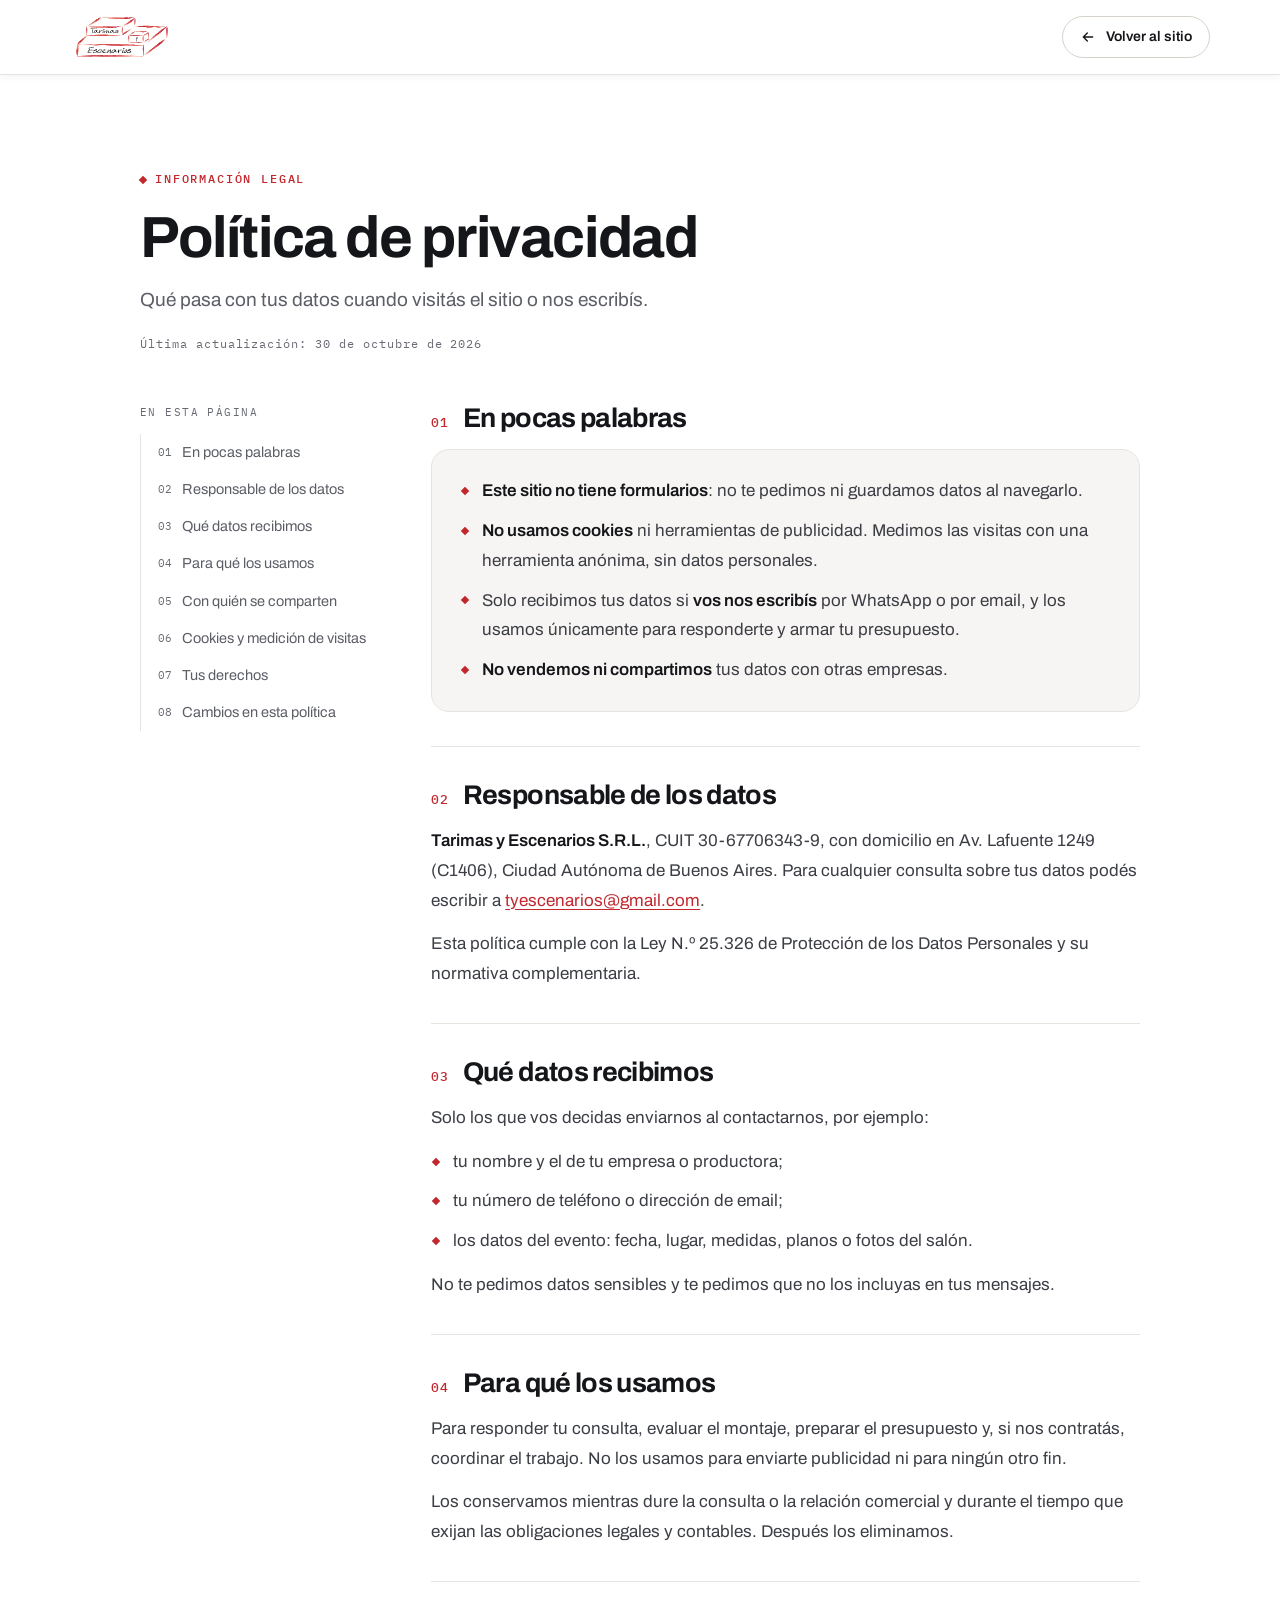
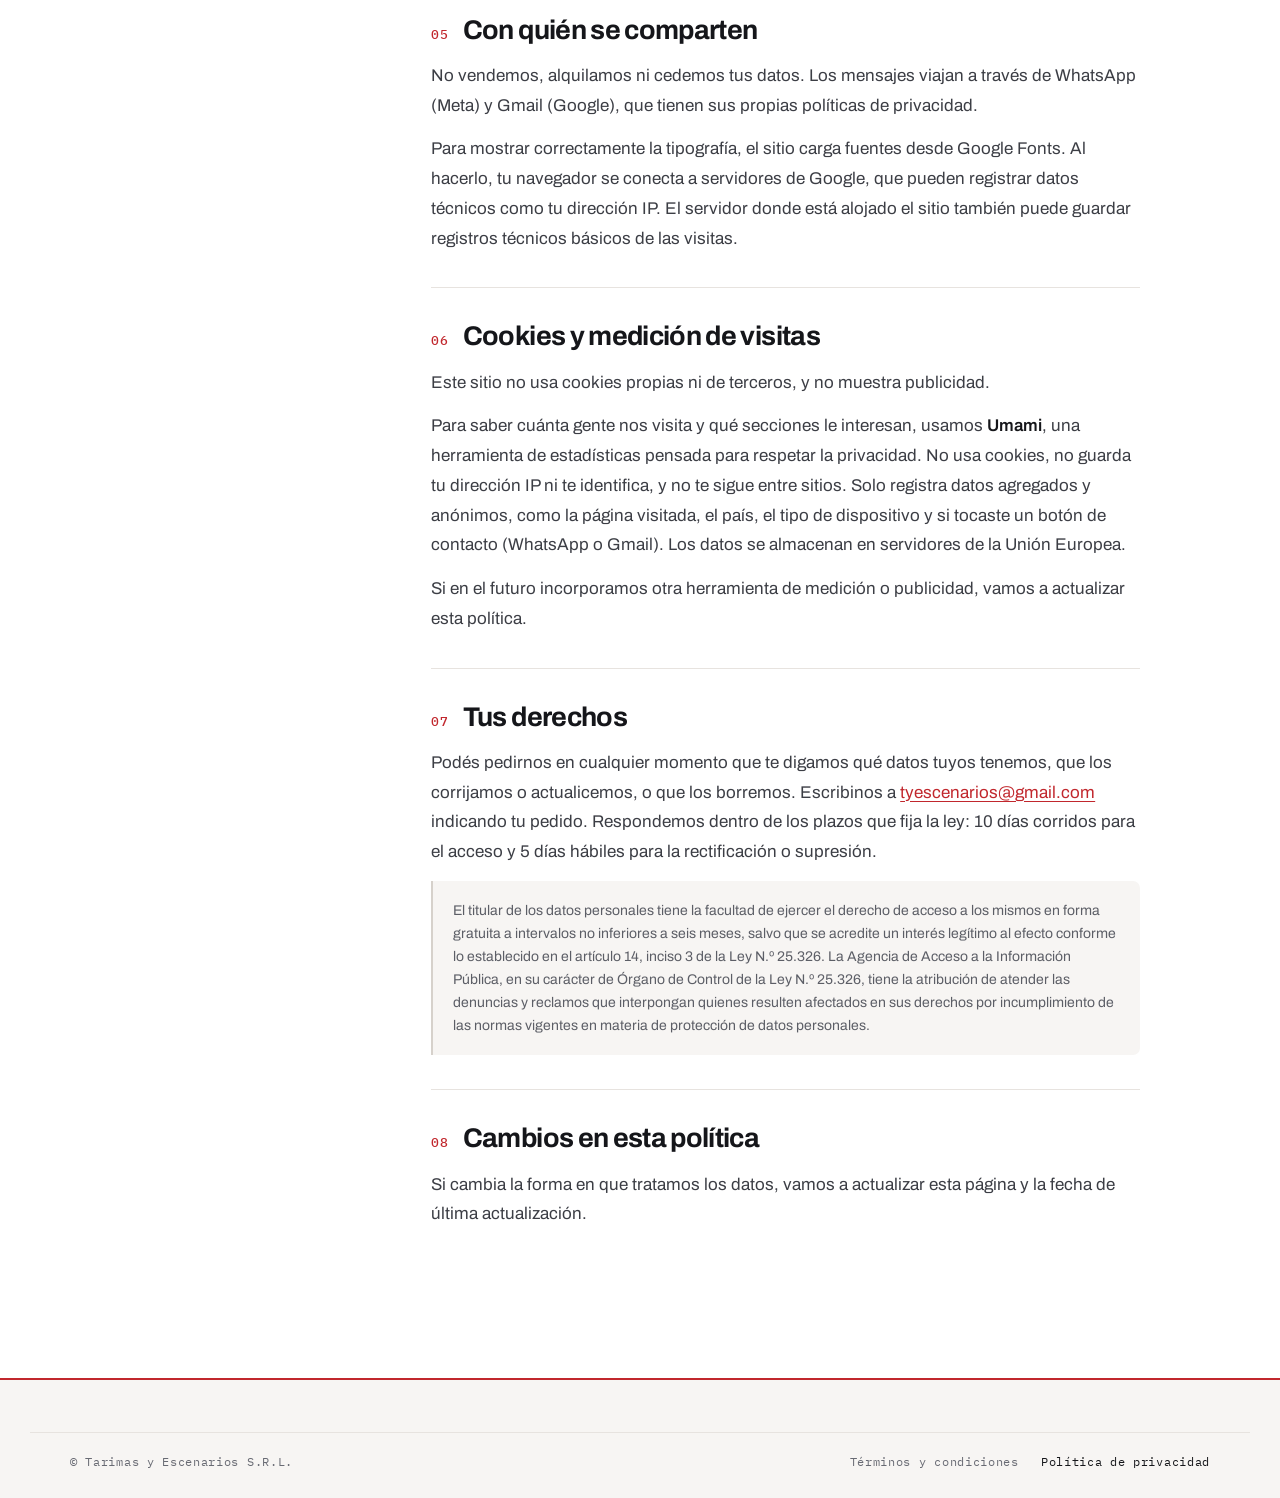
==== commit 86c77906: "Instalar Umami y actualizar política de privacidad - Script de Umami (región UE) en landing y página" ====
--- a/privacidad.html
+++ b/privacidad.html
@@ -11,6 +11,7 @@
 <link rel="preconnect" href="https://fonts.gstatic.com" crossorigin>
 <link rel="stylesheet" href="https://fonts.googleapis.com/css2?family=Archivo:wght@400..800&family=IBM+Plex+Mono:wght@400;500&display=swap">
 <link rel="stylesheet" href="styles.css">
+<script defer src="https://cloud.umami.is/script.js" data-website-id="65a9a980-d060-48c9-a7aa-838c70a37754"></script>
 </head>
 <body>
 
@@ -45,7 +46,7 @@
         <li><a href="#datos">Qué datos recibimos</a></li>
         <li><a href="#uso">Para qué los usamos</a></li>
         <li><a href="#terceros">Con quién se comparten</a></li>
-        <li><a href="#cookies">Cookies</a></li>
+        <li><a href="#cookies">Cookies y medición de visitas</a></li>
         <li><a href="#derechos">Tus derechos</a></li>
         <li><a href="#cambios">Cambios en esta política</a></li>
       </ol>
@@ -56,7 +57,7 @@
         <h2><span>01</span>En pocas palabras</h2>
         <ul>
         <li><b>Este sitio no tiene formularios</b>: no te pedimos ni guardamos datos al navegarlo.</li>
-        <li><b>No usamos cookies</b> ni herramientas de seguimiento o publicidad.</li>
+        <li><b>No usamos cookies</b> ni herramientas de publicidad. Medimos las visitas con una herramienta anónima, sin datos personales.</li>
         <li>Solo recibimos tus datos si <b>vos nos escribís</b> por WhatsApp o por email, y los usamos únicamente para responderte y armar tu presupuesto.</li>
         <li><b>No vendemos ni compartimos</b> tus datos con otras empresas.</li>
         </ul>
@@ -92,8 +93,10 @@
       </section>
 
       <section id="cookies">
-        <h2><span>06</span>Cookies</h2>
-        <p>Este sitio no usa cookies propias ni de terceros para analizar tu navegación o mostrarte publicidad. Si en el futuro incorporamos alguna herramienta de este tipo, vamos a actualizar esta política.</p>
+        <h2><span>06</span>Cookies y medición de visitas</h2>
+        <p>Este sitio no usa cookies propias ni de terceros, y no muestra publicidad.</p>
+        <p>Para saber cuánta gente nos visita y qué secciones le interesan, usamos <b>Umami</b>, una herramienta de estadísticas pensada para respetar la privacidad. No usa cookies, no guarda tu dirección IP ni te identifica, y no te sigue entre sitios. Solo registra datos agregados y anónimos, como la página visitada, el país, el tipo de dispositivo y si tocaste un botón de contacto (WhatsApp o Gmail). Los datos se almacenan en servidores de la Unión Europea.</p>
+        <p>Si en el futuro incorporamos otra herramienta de medición o publicidad, vamos a actualizar esta política.</p>
       </section>
 
       <section id="derechos">
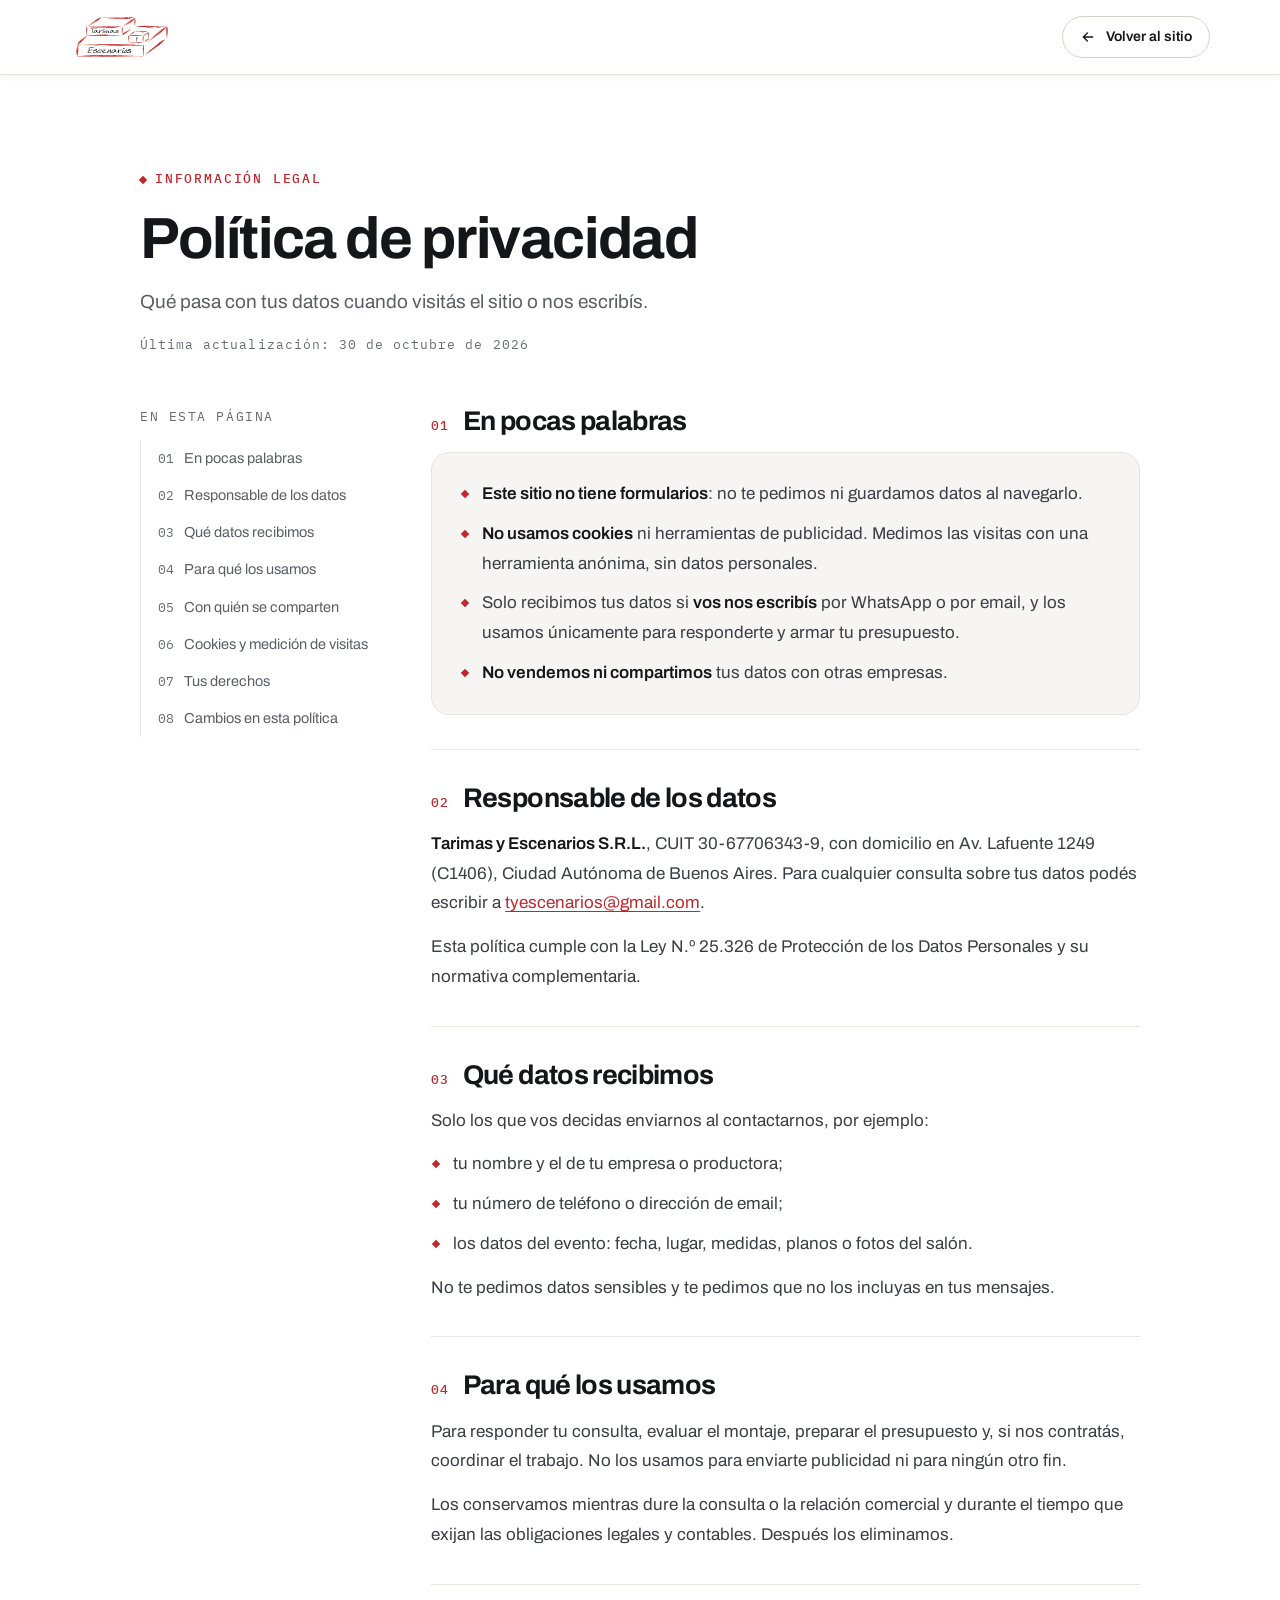
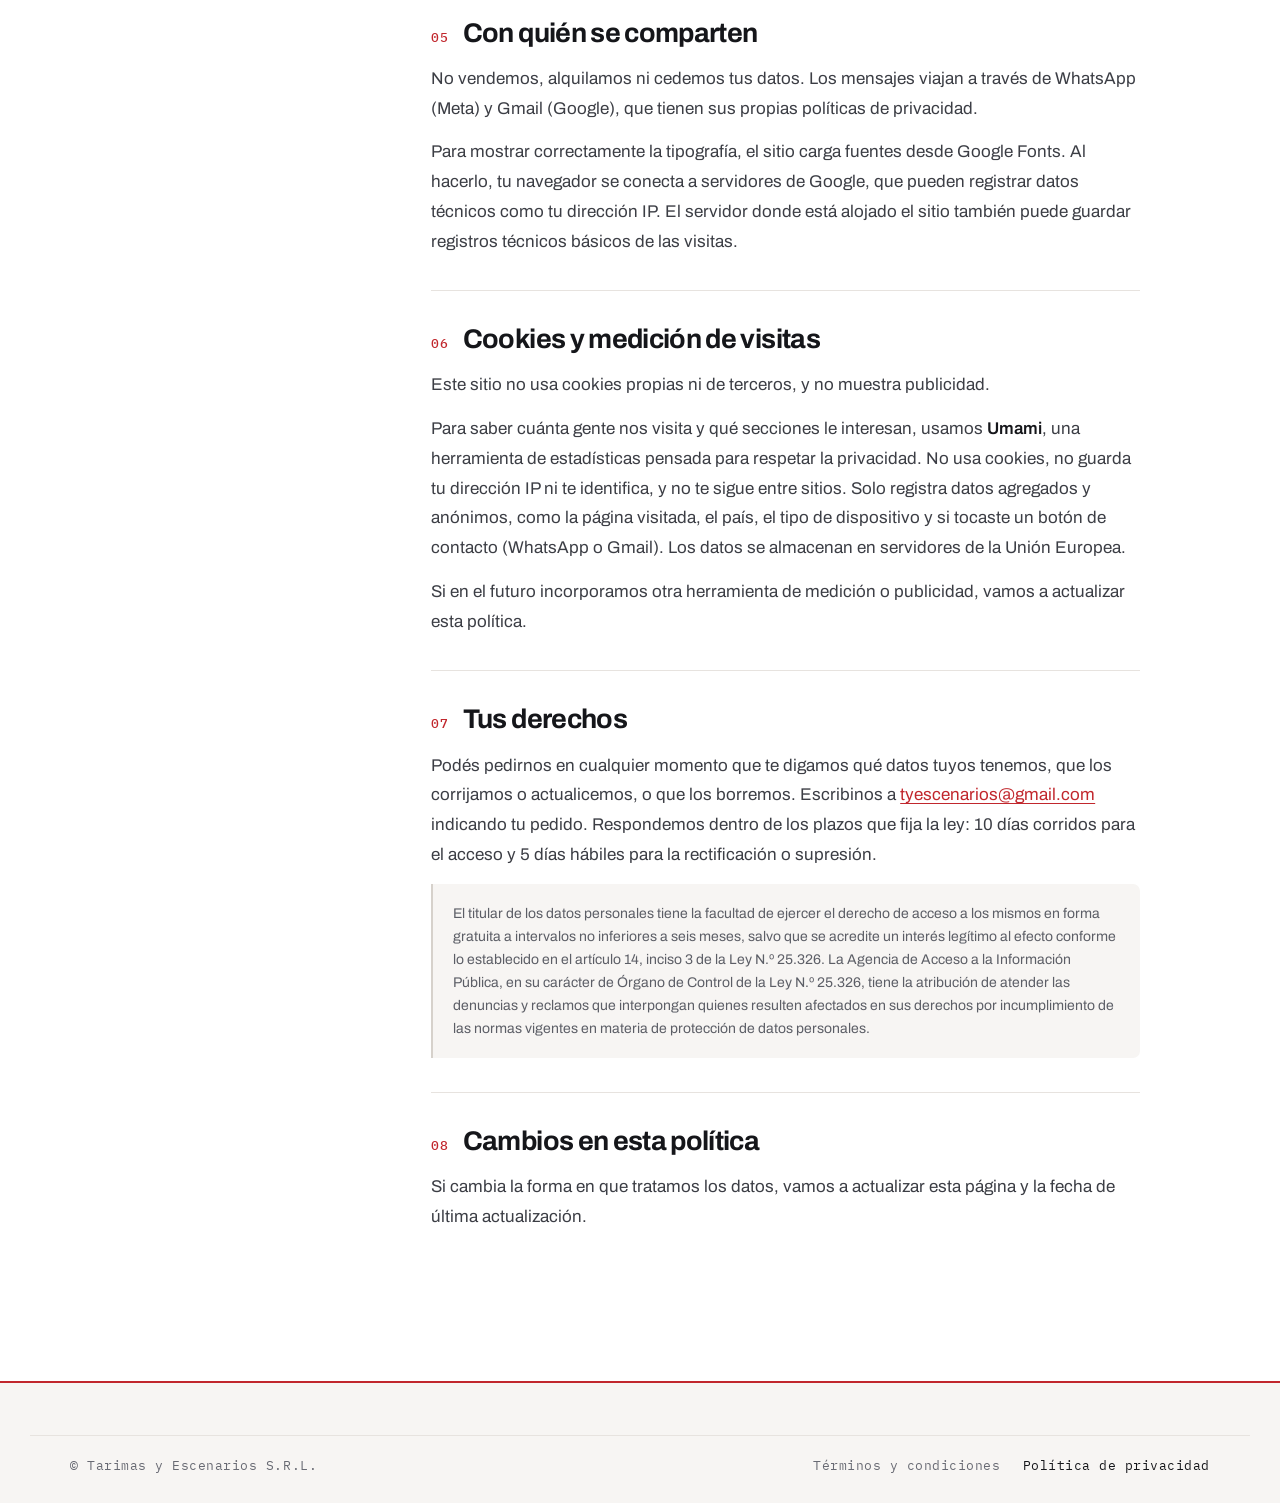
==== commit ec66d0e8: "Servicios en lista, plano técnico y correcciones de accesibilidad - Servicios: lista editorial con t" ====
--- a/privacidad.html
+++ b/privacidad.html
@@ -29,7 +29,7 @@
   </div>
 </header>
 
-<main id="contenido" class="legal">
+<main id="contenido" class="legal" tabindex="-1">
   <div class="wrap legal__in">
     <header class="legal__head">
       <p class="eyebrow"><span class="eyebrow__dot"></span>Información legal</p>
@@ -115,7 +115,7 @@
 
 <footer class="foot">
   <div class="wrap foot__bar">
-    <span>© Tarimas y Escenarios S.R.L.</span>
+    <span>© <span translate="no">Tarimas y Escenarios S.R.L.</span></span>
     <span class="foot__legal">
       <a href="terminos.html">Términos y condiciones</a>
       <a href="privacidad.html" aria-current="page">Política de privacidad</a>
--- a/styles.css
+++ b/styles.css
@@ -37,7 +37,7 @@
 
 * { box-sizing: border-box; }
 
-html { scroll-behavior: smooth; -webkit-text-size-adjust: 100%; }
+html { scroll-behavior: smooth; -webkit-text-size-adjust: 100%; scroll-padding-block: 88px; }
 
 body {
   margin: 0;
@@ -59,12 +59,13 @@
 p { margin: 0; text-wrap: pretty; }
 
 /* El logo trazado trae un fondo casi blanco; multiply lo funde con la superficie clara */
-.brand img, .brandshot img, .foot__brand img { mix-blend-mode: multiply; filter: contrast(1.12); }
+.brand img, .hero__logo, .foot__brand img { mix-blend-mode: multiply; filter: contrast(1.12); }
 ul, ol { margin: 0; padding: 0; list-style: none; }
 a { color: inherit; text-decoration: none; }
+a, button { touch-action: manipulation; -webkit-tap-highlight-color: rgba(193,39,45,.15); }
 img, svg { display: block; max-width: 100%; }
 
-:focus-visible { outline: 2px solid var(--red); outline-offset: 3px; border-radius: 3px; }
+:focus-visible { outline: 2px solid var(--red); outline-offset: 3px; }
 
 .sr {
   position: absolute; width: 1px; height: 1px;
@@ -73,20 +74,21 @@
 }
 
 .skip {
-  position: absolute; left: 12px; top: -60px; z-index: 200;
+  position: absolute; left: 12px; top: 12px; z-index: 200;
   background: var(--red); color: #fff;
   padding: 10px 16px; border-radius: var(--r-sm); font-weight: 600;
-  transition: top .2s;
-}
-.skip:focus { top: 12px; }
+  transform: translateY(-120px);
+  transition: transform .2s;
+}
+.skip:focus { transform: none; }
 
 .wrap { width: 100%; max-width: 1220px; margin-inline: auto; padding-inline: var(--pad); }
 
 /* ─────────────────────────────  SHARED  ───────────────────────────── */
 .eyebrow {
   display: inline-flex; align-items: center; gap: 9px;
-  font-family: var(--mono); font-size: 11.5px; font-weight: 500;
-  letter-spacing: .16em; text-transform: uppercase;
+  font-family: var(--mono); font-size: 13px; font-weight: 500;
+  letter-spacing: .14em; text-transform: uppercase;
   color: var(--red);
   margin-bottom: 18px;
 }
@@ -146,8 +148,10 @@
   display: flex; align-items: center; gap: 28px;
 }
 
-.brand { margin-right: auto; display: block; }
+.brand { margin-right: auto; display: block; transition: opacity .3s, visibility .3s; }
 .brand img { height: 52px; width: auto; }
+/* Mientras el logo grande de la portada está a la vista, el del menú no se repite */
+.nav.hide-brand .brand { opacity: 0; visibility: hidden; }
 
 .nav__links { display: flex; gap: 26px; }
 .nav__links a {
@@ -164,51 +168,32 @@
 .nav__links a:hover::after, .nav__links a:focus-visible::after { transform: scaleX(1); }
 
 /* ─────────────────────────────  HERO  ───────────────────────────── */
-.hero {
-  position: relative;
-  padding-top: clamp(40px, 6vw, 76px);
-  padding-bottom: clamp(48px, 6vw, 80px);
-}
-.hero__grid-bg {
-  position: absolute; inset: 0;
-  background-image:
-    linear-gradient(to right, rgba(21,22,26,.035) 1px, transparent 1px),
-    linear-gradient(to bottom, rgba(21,22,26,.035) 1px, transparent 1px);
-  background-size: 72px 72px;
-  mask-image: radial-gradient(110% 70% at 20% 15%, #000 0%, transparent 70%);
-  -webkit-mask-image: radial-gradient(110% 70% at 20% 15%, #000 0%, transparent 70%);
-  pointer-events: none;
-}
+/* Pocas piezas y mucho aire: logo, título, una frase, un botón y la foto */
+.hero { padding-block: clamp(40px, 6vw, 88px); }
 
 .hero__in {
-  position: relative;
   display: grid;
-  grid-template-columns: minmax(0, 1.18fr) minmax(0, .82fr);
-  gap: clamp(30px, 5vw, 72px);
+  grid-template-columns: minmax(0, 1fr) minmax(0, 1fr);
+  gap: clamp(32px, 6vw, 96px);
   align-items: center;
 }
 
+.hero__logo { width: min(100%, 400px); height: auto; margin-bottom: clamp(28px, 3.4vw, 44px); }
+
 .hero__title {
-  font-size: clamp(36px, 5.4vw, 66px);
+  font-size: clamp(30px, 3.4vw, 46px);
   font-weight: 800;
-  letter-spacing: -.036em;
-  line-height: 1.03;
-}
-.hero__title em {
-  font-style: normal; color: var(--red);
-  text-decoration: underline 3px var(--red-line);
-  text-underline-offset: .1em;
-  text-decoration-skip-ink: none;
-}
-
-.hero__lead { margin-top: 26px; font-size: clamp(16px, 1.7vw, 19px); color: var(--muted); max-width: 54ch; }
-.hero__cta { display: flex; flex-wrap: wrap; gap: 12px; margin-top: 34px; }
-
-.hero__direct {
-  display: flex; align-items: flex-start; gap: 9px;
-  margin-top: 24px; font-size: 14px; color: var(--muted); max-width: 47ch;
-}
-.hero__direct svg { width: 17px; height: 17px; flex: none; color: var(--red); margin-top: 3px; }
+  letter-spacing: -.03em;
+  line-height: 1.08;
+  max-width: 18ch;
+}
+.hero__title em { font-style: normal; color: var(--red); }
+
+.hero__lead { margin-top: 18px; font-size: clamp(17px, 1.5vw, 19px); color: var(--muted); max-width: 44ch; }
+.hero__cta { margin-top: 32px; }
+
+.hero__photo { margin: 0; }
+.hero__photo img { width: 100%; height: auto; aspect-ratio: 1; object-fit: cover; border-radius: var(--r-lg); }
 
 /* ─────────────────────────────  FOTOS  ───────────────────────────── */
 .shot { position: relative; margin: 0; }
@@ -234,26 +219,6 @@
 }
 .shot figcaption .eyebrow__dot { flex: none; }
 
-.brandshot {
-  position: relative;
-  display: grid; place-items: center;
-  padding: clamp(40px, 6vw, 72px) clamp(32px, 5vw, 56px);
-  background: var(--surface);
-  border: 1px solid var(--line);
-  border-radius: var(--r-lg);
-  box-shadow: var(--sh-lg);
-}
-.brandshot::before {
-  content: ""; position: absolute; z-index: 0;
-  top: 18px; left: 18px; right: -18px; bottom: -18px;
-  border: 2px solid var(--red);
-  border-radius: var(--r-lg);
-}
-.brandshot img {
-  position: relative; z-index: 1;
-  width: 100%; max-width: 380px; height: auto;
-}
-
 .gallery {
   display: grid;
   grid-template-columns: repeat(auto-fit, minmax(300px, 1fr));
@@ -262,228 +227,90 @@
 }
 .gallery .shot img { aspect-ratio: 4 / 3; }
 
-/* ─────────────────────────────  STATS  ───────────────────────────── */
-.stats {
-  display: grid; grid-template-columns: repeat(4, 1fr);
-  border: 1px solid var(--line);
-  border-radius: var(--r);
-  background: var(--surface);
-  box-shadow: var(--sh-sm);
-  margin-top: clamp(48px, 6vw, 76px);
-  overflow: hidden;
-}
-.stats li { padding: 24px clamp(14px, 2vw, 28px); border-right: 1px solid var(--line); }
-.stats li:last-child { border-right: 0; }
+/* ─────────────────────────────  NÚMEROS  ───────────────────────────── */
+.numbers {
+  background: var(--bg-alt);
+  border-block: 1px solid var(--line);
+  padding-block: clamp(40px, 5vw, 64px);
+}
+.stats { display: grid; grid-template-columns: repeat(4, 1fr); gap: 24px; }
 .stats b {
-  display: block; font-size: clamp(22px, 2.6vw, 32px);
-  font-weight: 700; letter-spacing: -.03em;
+  display: block; font-size: clamp(30px, 3.6vw, 46px);
+  font-weight: 800; letter-spacing: -.035em; line-height: 1.1;
   font-variant-numeric: tabular-nums; color: var(--red);
 }
-.stats span {
-  display: block; margin-top: 4px;
-  font-family: var(--mono); font-size: 11px; letter-spacing: .1em;
-  text-transform: uppercase; color: var(--dim);
-}
-
-/* ─────────────────────────────  CARDS  ───────────────────────────── */
-.cards { display: grid; grid-template-columns: repeat(auto-fit, minmax(250px, 1fr)); gap: 18px; }
-.card {
-  border: 1px solid var(--line);
-  border-radius: var(--r-lg);
-  padding: 30px 26px 32px;
-  background: var(--surface);
-  transition: border-color .25s;
-}
-.card:hover { border-color: var(--red-line); }
-.card__ico {
-  display: grid; place-items: center;
-  width: 46px; height: 46px; margin-bottom: 22px;
-  border: 1px solid var(--red-line);
-  border-radius: 11px;
-  background: var(--red-soft);
-  color: var(--red);
-}
-.card__ico svg { width: 22px; height: 22px; }
-.card h3 { font-size: 19px; font-weight: 600; margin-bottom: 11px; }
-.card p { font-size: 14.8px; color: var(--muted); }
+.stats span { display: block; margin-top: 6px; font-size: 15px; color: var(--muted); }
+
+/* ─────────────────────────────  SERVICIOS  ───────────────────────────── */
+/* Lista editorial: el título queda fijo a la izquierda y los servicios corren a la derecha */
+.services {
+  display: grid;
+  grid-template-columns: minmax(0, .85fr) minmax(0, 1.15fr);
+  gap: clamp(40px, 7vw, 120px);
+  align-items: start;
+}
+.services__head { position: sticky; top: 120px; margin-bottom: 0; }
+.services__list { border-bottom: 1px solid var(--line); }
+.services__list li {
+  display: grid; grid-template-columns: 26px minmax(0, 1fr); gap: 22px;
+  padding-block: clamp(26px, 3vw, 38px);
+  border-top: 1px solid var(--line);
+}
+.services__list svg { width: 26px; height: 26px; color: var(--red); margin-top: 3px; }
+.services__list h3 { font-size: clamp(20px, 2vw, 25px); font-weight: 700; letter-spacing: -.02em; transition: color .2s; }
+.services__list p { margin-top: 10px; font-size: 16px; color: var(--muted); max-width: 50ch; }
+.services__list li:hover h3 { color: var(--red); }
 
 /* ─────────────────────────────  SISTEMA  ───────────────────────────── */
-.sysintro {
+/* Lámina técnica: el plano real con referencias numeradas y la leyenda al costado */
+.blueprint {
   display: grid;
-  grid-template-columns: minmax(0, 1fr) minmax(0, .82fr);
-  gap: clamp(24px, 4vw, 56px);
+  grid-template-columns: minmax(0, 1.35fr) minmax(0, 1fr);
+  gap: clamp(28px, 4vw, 56px);
   align-items: center;
-  margin-bottom: clamp(40px, 5vw, 62px);
-}
-.sysintro__art { display: flex; justify-content: center; }
-.iso { width: 100%; max-width: 460px; height: auto; }
-.iso-back { stroke-opacity: .26; }
-.iso-front { stroke-opacity: .6; }
+}
+.blueprint__fig { margin: 0; padding: clamp(14px, 2.4vw, 32px); background: var(--surface); border-radius: var(--r-lg); }
+.blueprint__img { position: relative; }
+.blueprint__img img { width: 100%; height: auto; }
+
+.pin {
+  position: absolute; left: var(--x); top: var(--y);
+  width: 30px; height: 30px; margin: -15px 0 0 -15px;
+  border-radius: 50%; background: var(--red); color: #fff;
+  font: 700 13px/30px var(--sans); text-align: center;
+  box-shadow: 0 0 0 5px rgba(193,39,45,.16);
+  transition: scale .2s, box-shadow .2s;
+}
+.pin.is-on { scale: 1.18; box-shadow: 0 0 0 9px rgba(193,39,45,.2); }
+
+.blueprint__list { display: grid; gap: 4px; }
+.blueprint__list li {
+  display: grid; grid-template-columns: 30px minmax(0, 1fr); gap: 16px;
+  padding: 14px 16px; border-radius: var(--r);
+  transition: background .2s;
+}
+.blueprint__list li.is-on { background: var(--surface); }
+.pin-n {
+  width: 30px; height: 30px; border-radius: 50%;
+  border: 1.5px solid var(--red); color: var(--red);
+  font: 700 13px/27px var(--sans); text-align: center;
+  transition: background .2s, color .2s;
+}
+.blueprint__list li.is-on .pin-n { background: var(--red); color: #fff; }
+.blueprint__list h3 { font-size: 17px; font-weight: 700; letter-spacing: -.015em; }
+.blueprint__list p { margin-top: 4px; font-size: 14.8px; color: var(--muted); }
+
+.blueprint__note {
+  display: flex; align-items: center; gap: 10px;
+  margin-top: clamp(24px, 3vw, 36px);
+  font-size: 14.5px; color: var(--muted);
+}
 
 @media (prefers-reduced-motion: no-preference) {
-  .iso-back path, .iso-front path, .iso-deck g path { stroke-dasharray: 1; stroke-dashoffset: 1; }
-  .iso-deck > path, .iso-pads ellipse { opacity: 0; }
-
-  .is-in .iso-back path, .is-in .iso-front path, .is-in .iso-deck g path {
-    animation: draw 1.1s cubic-bezier(.65,0,.35,1) forwards;
-  }
-  .is-in .iso-back path { animation-delay: .1s; }
-  .is-in .iso-front path { animation-delay: .4s; }
-  .is-in .iso-deck g path { animation-delay: .85s; }
-  .is-in .iso-deck > path { animation: fadein .7s ease .65s forwards; }
-  .is-in .iso-pads ellipse { animation: fadein .5s ease .95s forwards; }
-}
-@keyframes draw { to { stroke-dashoffset: 0; } }
-@keyframes fadein { to { opacity: 1; } }
-
-.specs {
-  display: grid; grid-template-columns: repeat(auto-fit, minmax(210px, 1fr));
-  border: 1px solid var(--line);
-  border-radius: var(--r-lg);
-  overflow: hidden;
-  background: var(--surface);
-}
-.spec { padding: 28px 24px 30px; border-right: 1px solid var(--line); }
-.spec:last-child { border-right: 0; }
-.spec__k {
-  font-family: var(--mono); font-size: 11px; letter-spacing: .13em;
-  text-transform: uppercase; color: var(--dim);
-}
-.spec__v {
-  font-size: clamp(20px, 2.2vw, 26px); font-weight: 700;
-  letter-spacing: -.028em; color: var(--red); margin-top: 8px;
-}
-.spec__d { font-size: 14px; color: var(--muted); margin-top: 10px; }
-
-/* ─────────────────────────  ARMADO POR CAPAS  ───────────────────────── */
-/* El bloque es alto a propósito: el panel queda fijo y el scroll arma el escenario */
-.build { position: relative; height: calc(100vh + 5 * 62vh); margin-top: 20px; }
-.build__pin {
-  position: sticky; top: 88px;
-  height: calc(100vh - 104px); min-height: 520px; max-height: 820px;
-}
-.build__panel {
-  position: relative; isolation: isolate;
-  height: 100%;
-  display: grid;
-  grid-template-columns: minmax(0, .78fr) minmax(0, 1.22fr);
-  overflow: hidden;
-  border-radius: 24px;
-  color: #fff;
-  background:
-    radial-gradient(70% 60% at 68% 42%, rgba(193,39,45,.20), transparent 70%),
-    radial-gradient(50% 40% at 70% 100%, rgba(255,255,255,.05), transparent 70%),
-    #0D0E11;
-  box-shadow: var(--sh-lg), inset 0 0 0 1px rgba(255,255,255,.06);
-}
-/* Grilla técnica de fondo, desvanecida hacia los bordes */
-.build__panel::before {
-  content: ""; position: absolute; inset: 0; z-index: -1;
-  background-image:
-    linear-gradient(rgba(255,255,255,.045) 1px, transparent 1px),
-    linear-gradient(90deg, rgba(255,255,255,.045) 1px, transparent 1px);
-  background-size: 44px 44px;
-  -webkit-mask-image: radial-gradient(75% 70% at 65% 45%, #000 20%, transparent 80%);
-  mask-image: radial-gradient(75% 70% at 65% 45%, #000 20%, transparent 80%);
-}
-
-.build__copy {
-  display: flex; flex-direction: column; justify-content: center;
-  padding: clamp(28px, 3.6vw, 52px);
-  padding-right: 0;
-}
-.build__copy .eyebrow { color: var(--red-lt); }
-.build__copy .eyebrow__dot { background: var(--red-lt); }
-.build__title { font-size: clamp(25px, 2.7vw, 36px); font-weight: 700; color: #fff; }
-
-.build__steps { position: relative; margin-top: clamp(22px, 3vh, 36px); padding-left: 22px; }
-/* Riel de progreso: el tramo rojo avanza con el scroll */
-.build__steps::before, .build__steps::after {
-  content: ""; position: absolute; left: 0; top: 14px; bottom: 14px; width: 2px; border-radius: 2px;
-}
-.build__steps::before { background: rgba(255,255,255,.1); }
-.build__steps::after {
-  background: linear-gradient(var(--red-lt), var(--red));
-  transform-origin: top; transform: scaleY(var(--p, 0));
-  box-shadow: 0 0 12px rgba(240,115,122,.6);
-}
-
-.build__step button {
-  display: flex; align-items: baseline; gap: 14px; width: 100%;
-  padding: 9px 0;
-  background: none; border: 0; cursor: pointer; text-align: left;
-  font: 600 clamp(16px, 1.45vw, 19px)/1.25 var(--sans);
-  letter-spacing: -.012em;
-  color: rgba(255,255,255,.38);
-  transition: color .35s;
-}
-.build__step button:hover { color: rgba(255,255,255,.7); }
-.build__n {
-  font-family: var(--mono); font-size: 11.5px; font-weight: 500; letter-spacing: .1em;
-  color: rgba(255,255,255,.3); transition: color .35s;
-}
-.build__step.is-on button { color: #fff; }
-.build__step.is-on .build__n { color: var(--red-lt); }
-
-.build__body {
-  display: grid; grid-template-rows: 0fr;
-  transition: grid-template-rows .55s cubic-bezier(.22,.61,.36,1);
-}
-.build__body > div { overflow: hidden; padding-left: 37px; }
-.build__step.is-on .build__body { grid-template-rows: 1fr; }
-.build__body p {
-  font-size: 14.5px; line-height: 1.6; color: #A6A8B0; max-width: 40ch;
-  opacity: 0; transform: translateY(6px);
-  transition: opacity .4s, transform .4s;
-}
-.build__step.is-on .build__body p { opacity: 1; transform: none; transition-delay: .15s; }
-.build__body .build__spec {
-  display: inline-block; margin: 12px 0 10px;
-  padding: 5px 10px;
-  border: 1px solid rgba(240,115,122,.35); border-radius: 99px;
-  background: rgba(193,39,45,.12);
-  font-family: var(--mono); font-size: 11.5px; letter-spacing: .08em; color: #FFB3B7;
-}
-.build__body .btn { margin: 16px 0 10px; }
-
-.build__art { position: relative; min-width: 0; min-height: 0; }
-.build__art svg { width: 100%; height: 100%; overflow: visible; }
-
-.build__meter {
-  position: absolute; right: clamp(20px, 2.6vw, 36px); top: clamp(18px, 2.4vw, 30px);
-  display: flex; align-items: center; gap: 14px;
-  font-family: var(--mono); font-size: 11.5px; letter-spacing: .12em; color: rgba(255,255,255,.4);
-}
-.build__meter b { color: #fff; font-weight: 500; }
-.build__bar { width: 92px; height: 2px; border-radius: 2px; background: rgba(255,255,255,.12); overflow: hidden; }
-.build__bar i {
-  display: block; height: 100%; background: var(--red-lt);
-  transform-origin: left; transform: scaleX(var(--p, 0));
-}
-
-/* Piezas del SVG (las genera script.js) */
-.bs-grid { stroke: #fff; stroke-opacity: .07; stroke-width: 1; }
-.bs-metal { stroke: #9A9EA8; transition: stroke .5s, filter .5s; }
-.bs-plate { fill: #6E727C; transition: fill .5s; }
-.bs-tile-top { fill: #2B2D33; stroke: #50535C; stroke-width: 1; transition: fill .5s, stroke .5s; }
-.bs-tile-side { fill: #1C1D22; }
-.is-act .bs-metal { stroke: var(--red-lt); filter: drop-shadow(0 0 5px rgba(240,115,122,.55)); }
-.is-act .bs-plate { fill: var(--red-lt); }
-.is-act .bs-tile-top { fill: #3A2125; stroke: var(--red-lt); }
-.bs-skirt { fill: #121317; stroke: rgba(255,255,255,.08); stroke-width: 1; }
-.bs-pleat { stroke: #000; stroke-opacity: .55; stroke-width: 1.2; }
-.bs-header { fill: #1A1B20; }
-.bs-carpet { fill: #24262C; }
-.bs-edge { stroke: rgba(255,255,255,.22); stroke-width: 1.2; fill: none; }
-.bs-call line, .bs-call polyline { stroke: rgba(255,255,255,.55); stroke-width: 1; fill: none; }
-.bs-call circle { fill: var(--red-lt); }
-.bs-call text {
-  font-family: var(--mono); font-size: 11px; letter-spacing: .12em;
-  fill: #fff; text-transform: uppercase;
-}
-.bs-call text tspan + tspan { fill: rgba(255,255,255,.5); }
-.bs-call { opacity: 0; transition: opacity .45s; }
-.bs-call.is-on { opacity: 1; }
+  .blueprint__fig .pin { opacity: 0; transform: scale(.4); }
+  .blueprint__fig.is-in .pin { animation: pin-in .45s cubic-bezier(.34,1.56,.64,1) forwards; animation-delay: calc(.35s + var(--i) * .12s); }
+}
+@keyframes pin-in { to { opacity: 1; transform: none; } }
 
 /* ─────────────────────────────  SEGURIDAD  ───────────────────────────── */
 .sec--safety { background: var(--ink); color: #fff; }
@@ -559,7 +386,7 @@
 }
 .venues__note {
   margin-top: 20px;
-  font-family: var(--mono); font-size: 12px; color: var(--dim); letter-spacing: .04em;
+  font-family: var(--mono); font-size: 13px; color: var(--dim); letter-spacing: .03em;
 }
 
 /* ─────────────────────────────  PROCESO  ───────────────────────────── */
@@ -572,8 +399,8 @@
   content: ""; position: absolute; left: 0; top: 0; width: 42px; height: 2px; background: var(--red);
 }
 .steps__n {
-  display: block; font-family: var(--mono); font-size: 12px;
-  letter-spacing: .14em; color: var(--red); margin-bottom: 18px;
+  display: block; font-family: var(--mono); font-size: 13px;
+  letter-spacing: .12em; color: var(--red); margin-bottom: 18px;
 }
 .steps h3 { font-size: 18.5px; font-weight: 600; margin-bottom: 10px; }
 .steps p { font-size: 14.8px; color: var(--muted); }
@@ -611,8 +438,8 @@
 }
 .way__ico svg { width: 30px; height: 30px; }
 .way__k {
-  font-family: var(--mono); font-size: 12px; font-weight: 500;
-  letter-spacing: .14em; text-transform: uppercase; color: var(--dim);
+  font-family: var(--mono); font-size: 13px; font-weight: 500;
+  letter-spacing: .12em; text-transform: uppercase; color: var(--dim);
 }
 .way__v {
   margin-top: 6px;
@@ -655,16 +482,16 @@
 .foot__brand p { font-size: 14.5px; color: var(--muted); }
 .foot__links { display: grid; gap: 9px; align-content: start; }
 .foot__links-t {
-  font-family: var(--mono); font-size: 11px; letter-spacing: .13em;
+  font-family: var(--mono); font-size: 13px; letter-spacing: .12em;
   text-transform: uppercase; color: var(--dim); margin-bottom: 4px;
 }
-.foot__links a { font-size: 14.5px; color: var(--muted); transition: color .18s; }
+.foot__links a { font-size: 14.5px; color: var(--muted); padding-block: 4px; transition: color .18s; }
 .foot__links a:hover { color: var(--red); }
 .foot__bar {
   display: flex; justify-content: space-between; gap: 16px; flex-wrap: wrap;
   padding-block: 20px 26px;
   border-top: 1px solid var(--line);
-  font-family: var(--mono); font-size: 11.5px; color: var(--dim); letter-spacing: .06em;
+  font-family: var(--mono); font-size: 13px; color: var(--dim); letter-spacing: .04em;
 }
 .foot__bar a:hover { color: var(--red); }
 
@@ -680,11 +507,11 @@
 .legal__head { grid-area: head; max-width: 720px; }
 .legal__head h1 { font-size: clamp(34px, 5vw, 58px); }
 .legal__lead { margin-top: 16px; font-size: clamp(17px, 1.6vw, 19px); color: var(--muted); }
-.legal__date { margin-top: 18px; font-family: var(--mono); font-size: 12px; letter-spacing: .08em; color: var(--dim); }
+.legal__date { margin-top: 18px; font-family: var(--mono); font-size: 13px; letter-spacing: .08em; color: var(--dim); }
 
 .legal__toc { grid-area: toc; position: sticky; top: 104px; align-self: start; }
 .legal__toc-t {
-  font-family: var(--mono); font-size: 11px; letter-spacing: .13em;
+  font-family: var(--mono); font-size: 13px; letter-spacing: .12em;
   text-transform: uppercase; color: var(--dim); margin-bottom: 12px;
 }
 .legal__toc ol { counter-reset: toc; border-left: 1px solid var(--line); }
@@ -698,7 +525,7 @@
 }
 .legal__toc a::before {
   content: counter(toc, decimal-leading-zero);
-  font-family: var(--mono); font-size: 11px; color: var(--dim); padding-top: 3px;
+  font-family: var(--mono); font-size: 13px; color: var(--dim); padding-top: 2px;
 }
 .legal__toc a:hover { color: var(--red); border-left-color: var(--red); }
 
@@ -766,47 +593,30 @@
 @media (max-width: 1080px) {
   .nav__links { display: none; }
   .hero__in { grid-template-columns: 1fr; }
-  .hero__art { order: -1; max-width: 440px; width: 100%; }
-  .sysintro, .safety { grid-template-columns: 1fr; }
-  .sysintro__art { max-width: 420px; margin-inline: auto; }
-
-  .build__panel { grid-template-columns: 1fr; grid-template-rows: minmax(0, 1fr) auto; border-radius: 20px; }
-  .build__art { order: -1; }
-  .build__copy { justify-content: flex-start; padding: 0 24px 24px; min-height: 196px; }
-  .build__copy .eyebrow { margin-bottom: 8px; }
-  .build__title { display: none; }
-  .build__steps { margin-top: 0; padding-left: 0; }
-  .build__steps::before, .build__steps::after { display: none; }
-  .build__step:not(.is-on) { display: none; }
-  .build__body > div { padding-left: 0; }
-  .build__meter { top: 20px; }
+  .hero__photo { max-width: 640px; }
+  .hero__photo img { aspect-ratio: 4 / 3; }
+  .services { grid-template-columns: 1fr; gap: 8px; }
+  .services__head { position: static; margin-bottom: clamp(24px, 4vw, 40px); }
+  .safety, .blueprint { grid-template-columns: 1fr; }
+
 }
 
 @media (max-width: 760px) {
   .brand img { height: 42px; }
-  .hero__art { max-width: 300px; margin-inline: 0; }
-  .brandshot { padding: 22px 26px; }
-  .brandshot::before { top: 10px; left: 10px; right: -10px; bottom: -10px; }
+  .hero__logo { width: min(100%, 280px); }
   .finish-grid { grid-template-columns: 1fr; }
-  .stats { grid-template-columns: 1fr 1fr; }
-  .stats li:nth-child(2n) { border-right: 0; }
-  .stats li:nth-child(-n+2) { border-bottom: 1px solid var(--line); }
-  .spec { border-right: 0; border-bottom: 1px solid var(--line); }
-  .spec:last-child { border-bottom: 0; }
+  .stats { grid-template-columns: 1fr 1fr; gap: 28px 20px; }
   .steps li { padding-right: 0; }
   .steps li::before { right: 0; }
   .contact__ways { grid-template-columns: 1fr; }
   .wafloat span { display: none; }
   .wafloat { padding: 16px; right: 14px; bottom: 14px; }
   .hero__cta .btn { flex: 1 1 100%; }
-  .bs-call { display: none; }
-  .build__pin { top: 74px; height: calc(100svh - 86px); min-height: 480px; }
+  .pin { width: 24px; height: 24px; margin: -12px 0 0 -12px; font-size: 13px; line-height: 24px; }
 }
 
 @media (prefers-reduced-motion: reduce) {
   html { scroll-behavior: auto; }
   * { animation: none !important; transition: none !important; }
   .reveal { opacity: 1; transform: none; }
-  .iso-back path, .iso-front path, .iso-deck g path { stroke-dasharray: none; stroke-dashoffset: 0; }
-  .iso-deck > path, .iso-pads ellipse { opacity: 1; }
-}
+}
